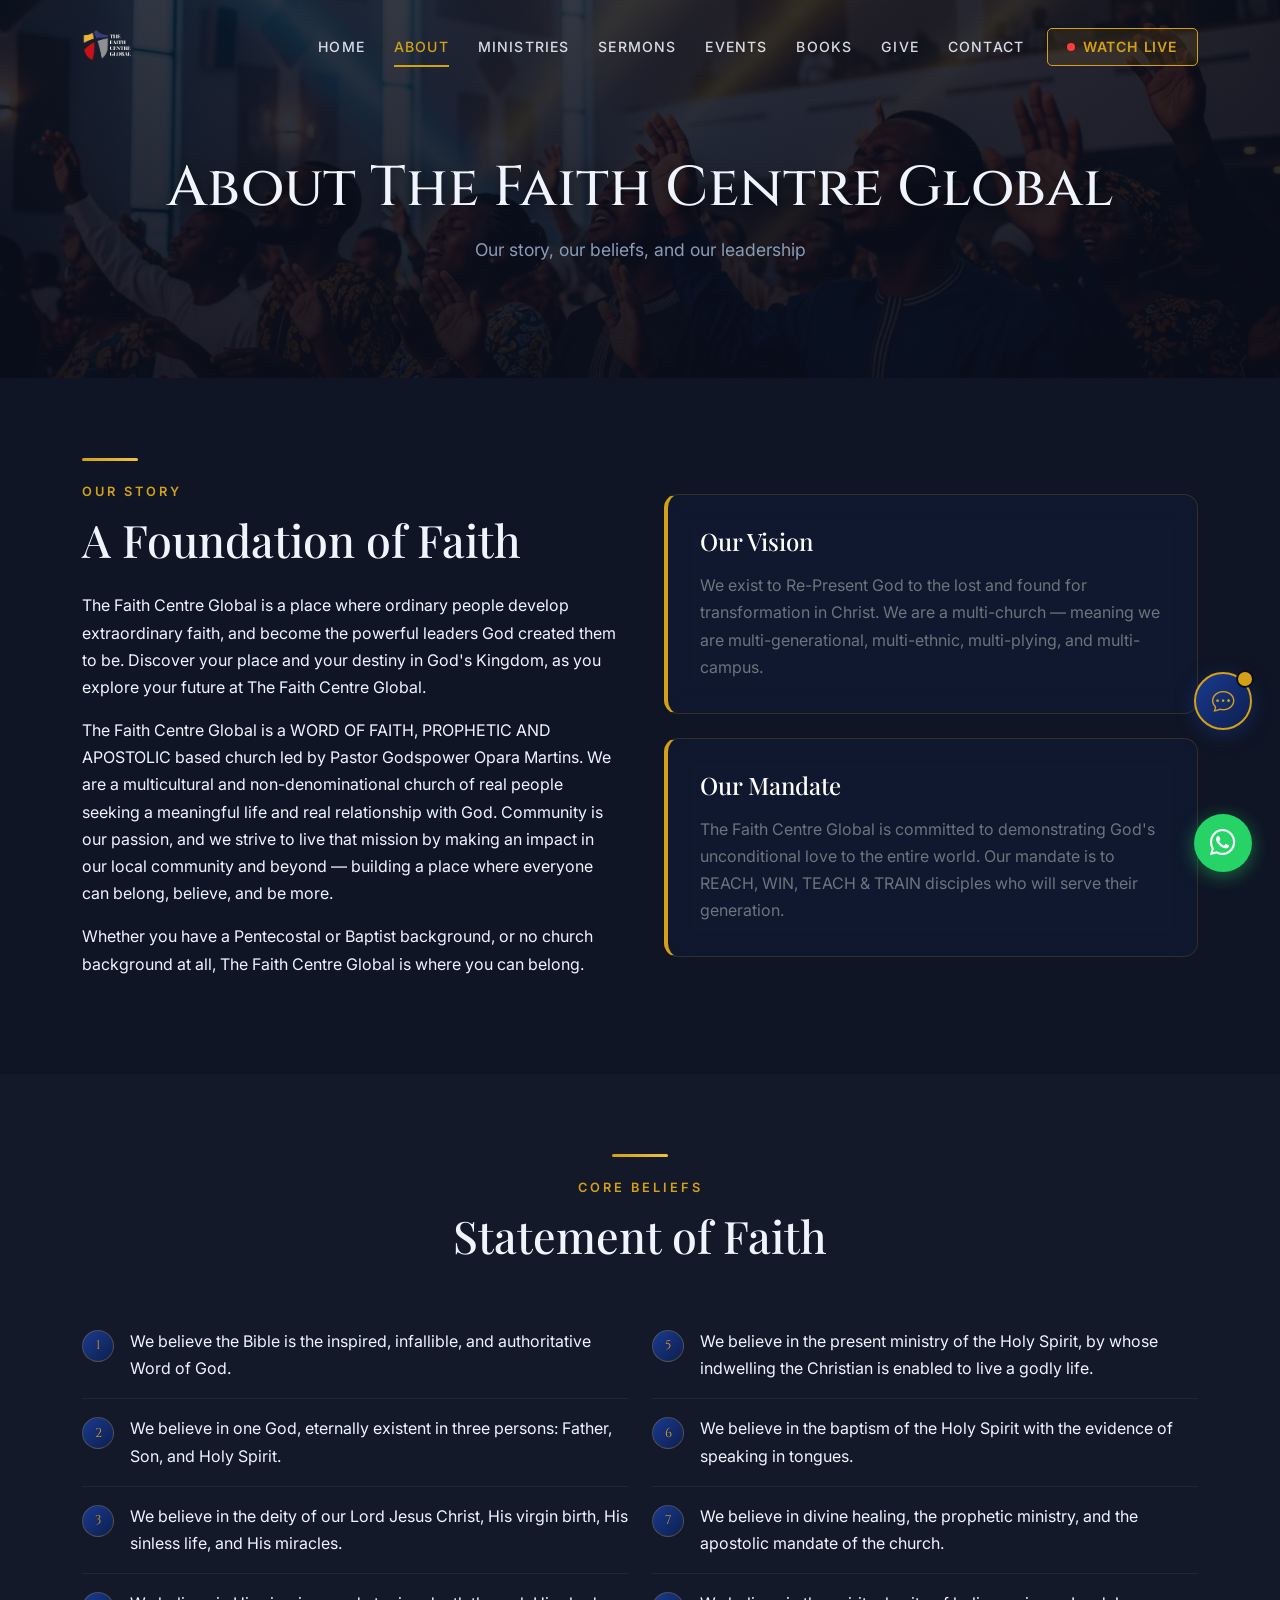
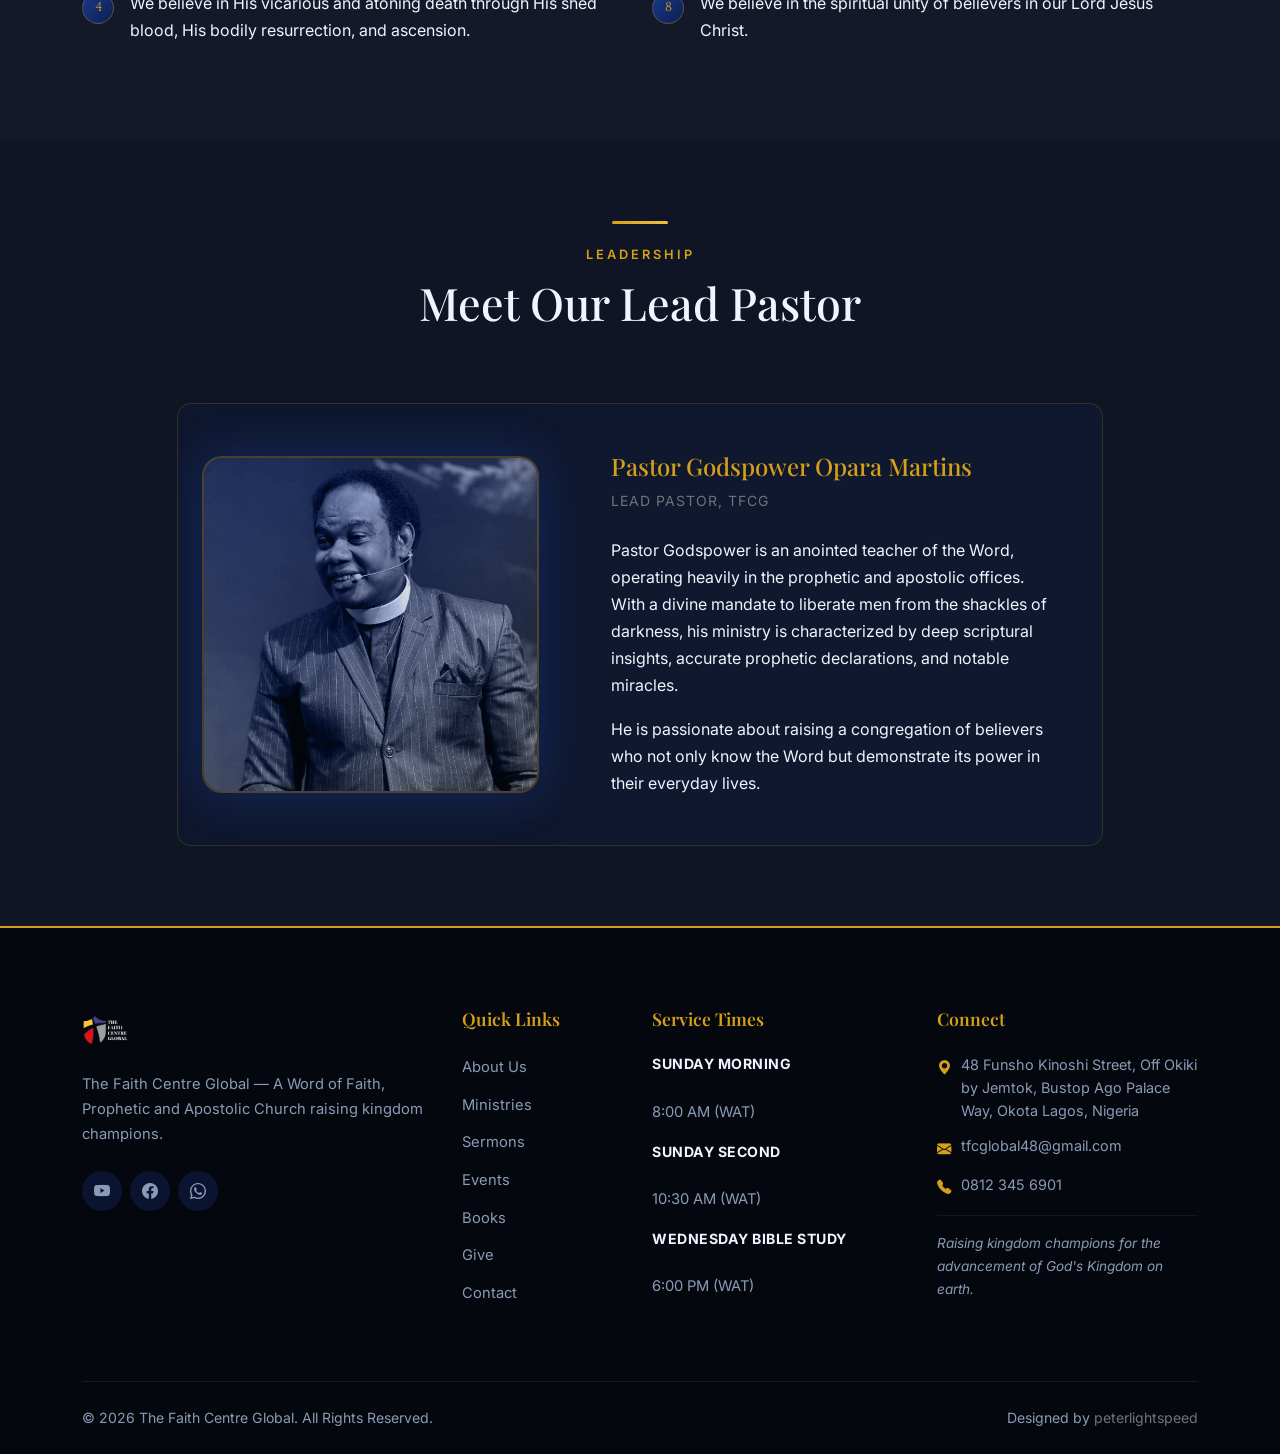
==== about.html @ c9115300 "Initial release of The Faith Centre Global website" ====
<!DOCTYPE html>
<html lang="en">
<head>
  <meta charset="UTF-8">
  <meta name="viewport" content="width=device-width, initial-scale=1.0">
  <title>About Us | The Faith Centre Global</title>
  <meta name="description" content="Learn about The Faith Centre Global - our history, vision, mission, statement of faith, and leadership under Pastor Godspower Opara Martins.">
  <meta name="keywords" content="about TFCG, Faith Centre Global history, Pastor Godspower Opara Martins, statement of faith">
  <link rel="canonical" href="https://tfcglobal.org/about.html">

  <meta property="og:type" content="website">
  <meta property="og:title" content="About Us | The Faith Centre Global">
  <meta property="og:description" content="Our history, vision, mission, and leadership at The Faith Centre Global.">
  <meta property="og:image" content="public/opengraph.jpg">
  <meta property="og:url" content="https://tfcglobal.org/about.html">
  <meta name="twitter:card" content="summary_large_image">

  <link rel="icon" type="image/svg+xml" href="public/favicon.svg">
    <link rel="icon" type="image/png" sizes="32x32" href="images/icons/favicon-32x32.png">
    <link rel="icon" type="image/png" sizes="16x16" href="images/icons/favicon-16x16.png">
    <link rel="shortcut icon" href="images/icons/favicon.ico">
    <link rel="apple-touch-icon" sizes="180x180" href="images/icons/apple-touch-icon.png">
    <link rel="manifest" href="site.webmanifest">
    <meta name="theme-color" content="#0d0d0d">
  <meta name="robots" content="index, follow">
  <link rel="preconnect" href="https://fonts.googleapis.com">
  <link rel="preconnect" href="https://fonts.gstatic.com" crossorigin>
  <link rel="preconnect" href="https://cdn.jsdelivr.net" crossorigin>
  <link rel="stylesheet" href="https://cdn.jsdelivr.net/npm/bootstrap@5.3.3/dist/css/bootstrap.min.css">
  <link rel="stylesheet" href="https://cdn.jsdelivr.net/npm/bootstrap-icons@1.11.3/font/bootstrap-icons.min.css">
  <link href="https://fonts.googleapis.com/css2?family=Cinzel:wght@400;600;700&family=Playfair+Display:wght@400;600;700&family=Inter:wght@300;400;500;600&display=swap" rel="stylesheet">
  <link rel="stylesheet" href="https://cdn.jsdelivr.net/npm/aos@2.3.4/dist/aos.css">
  <link rel="stylesheet" href="css/style.css">

    <script type="application/ld+json">
    {
      "@context": "https://schema.org",
      "@type": "BreadcrumbList",
      "itemListElement": [
        { "@type": "ListItem", "position": 1, "name": "Home", "item": "https://tfcglobal.org/index.html" },
        { "@type": "ListItem", "position": 2, "name": "About", "item": "https://tfcglobal.org/about.html" }
      ]
    }
    </script>
  </head>
<body class="navbar-dark">

  <a class="visually-hidden-focusable" href="#main-content">Skip to main content</a>

  <nav id="navbar" class="navbar navbar-expand-lg fixed-top" aria-label="Main navigation">
    <div class="container">
      <a class="navbar-brand" href="index.html" aria-label="The Faith Centre Global home">
        <img src="images/tfcg_logo.png" alt="The Faith Centre Global logo" class="navbar-logo" width="52" height="52">
      </a>
      <button class="navbar-toggler" type="button" data-bs-toggle="collapse" data-bs-target="#navbarNav" aria-controls="navbarNav" aria-expanded="false" aria-label="Toggle navigation">
        <span class="navbar-toggler-icon"></span>
      </button>
      <div class="collapse navbar-collapse" id="navbarNav">
        <ul class="navbar-nav ms-auto align-items-center">
          <li class="nav-item"><a class="nav-link" href="index.html">Home</a></li>
          <li class="nav-item"><a class="nav-link active" href="about.html" aria-current="page">About</a></li>
          <li class="nav-item"><a class="nav-link" href="ministries.html">Ministries</a></li>
          <li class="nav-item"><a class="nav-link" href="sermons.html">Sermons</a></li>
          <li class="nav-item"><a class="nav-link" href="events.html">Events</a></li>
          <li class="nav-item"><a class="nav-link" href="books.html">Books</a></li>
          <li class="nav-item"><a class="nav-link" href="giving.html">Give</a></li>
          <li class="nav-item"><a class="nav-link" href="contact.html">Contact</a></li>
          <li class="nav-item ms-lg-2 mt-3 mt-lg-0">
            <a class="btn btn-watch-live" href="livestream.html">
              <span class="live-dot" aria-hidden="true"></span> Watch Live
            </a>
          </li>
        </ul>
      </div>
    </div>
  </nav>

  <main id="main-content">

  <div class="page-hero">
    <div class="container" data-aos="fade-up">
      <h1>About The Faith Centre Global</h1>
      <p>Our story, our beliefs, and our leadership</p>
    </div>
  </div>

  <section class="section-dark-2">
    <div class="container">
      <div class="row align-items-center g-5">
        <div class="col-lg-6" data-aos="fade-right">
          <div class="gold-divider"></div>
          <span class="section-label">Our Story</span>
          <h2 class="section-title">A Foundation of Faith</h2>
          <p>The Faith Centre Global is a place where ordinary people develop extraordinary faith, and become the powerful leaders God created them to be. Discover your place and your destiny in God's Kingdom, as you explore your future at The Faith Centre Global.</p>
          <p>The Faith Centre Global is a WORD OF FAITH, PROPHETIC AND APOSTOLIC based church led by Pastor Godspower Opara Martins. We are a multicultural and non-denominational church of real people seeking a meaningful life and real relationship with God. Community is our passion, and we strive to live that mission by making an impact in our local community and beyond &mdash; building a place where everyone can belong, believe, and be more.</p>
          <p>Whether you have a Pentecostal or Baptist background, or no church background at all, The Faith Centre Global is where you can belong.</p>
        </div>
        <div class="col-lg-6" data-aos="fade-left">
          <div class="row g-4">
            <div class="col-12">
              <div class="glass-card" style="border-left: 4px solid var(--tfcg-gold);">
                <h3 class="heading-font text-white mb-3 h4">Our Vision</h3>
                <p class="text-secondary mb-0">We exist to Re-Present God to the lost and found for transformation in Christ. We are a multi-church &mdash; meaning we are multi-generational, multi-ethnic, multi-plying, and multi-campus.</p>
              </div>
            </div>
            <div class="col-12">
              <div class="glass-card" style="border-left: 4px solid var(--tfcg-gold);">
                <h3 class="heading-font text-white mb-3 h4">Our Mandate</h3>
                <p class="text-secondary mb-0">The Faith Centre Global is committed to demonstrating God's unconditional love to the entire world. Our mandate is to REACH, WIN, TEACH &amp; TRAIN disciples who will serve their generation.</p>
              </div>
            </div>
          </div>
        </div>
      </div>
    </div>
  </section>

  <section class="section-dark-3">
    <div class="container">
      <div class="text-center mb-5" data-aos="fade-up">
        <div class="gold-divider center"></div>
        <span class="section-label">Core Beliefs</span>
        <h2 class="section-title">Statement of Faith</h2>
      </div>

      <div class="row g-4">
        <div class="col-md-6" data-aos="fade-up" data-aos-delay="100">
          <div class="faith-item">
            <span class="faith-number" aria-hidden="true">1</span>
            <p class="mb-0">We believe the Bible is the inspired, infallible, and authoritative Word of God.</p>
          </div>
          <div class="faith-item">
            <span class="faith-number" aria-hidden="true">2</span>
            <p class="mb-0">We believe in one God, eternally existent in three persons: Father, Son, and Holy Spirit.</p>
          </div>
          <div class="faith-item">
            <span class="faith-number" aria-hidden="true">3</span>
            <p class="mb-0">We believe in the deity of our Lord Jesus Christ, His virgin birth, His sinless life, and His miracles.</p>
          </div>
          <div class="faith-item">
            <span class="faith-number" aria-hidden="true">4</span>
            <p class="mb-0">We believe in His vicarious and atoning death through His shed blood, His bodily resurrection, and ascension.</p>
          </div>
        </div>
        <div class="col-md-6" data-aos="fade-up" data-aos-delay="200">
          <div class="faith-item">
            <span class="faith-number" aria-hidden="true">5</span>
            <p class="mb-0">We believe in the present ministry of the Holy Spirit, by whose indwelling the Christian is enabled to live a godly life.</p>
          </div>
          <div class="faith-item">
            <span class="faith-number" aria-hidden="true">6</span>
            <p class="mb-0">We believe in the baptism of the Holy Spirit with the evidence of speaking in tongues.</p>
          </div>
          <div class="faith-item">
            <span class="faith-number" aria-hidden="true">7</span>
            <p class="mb-0">We believe in divine healing, the prophetic ministry, and the apostolic mandate of the church.</p>
          </div>
          <div class="faith-item">
            <span class="faith-number" aria-hidden="true">8</span>
            <p class="mb-0">We believe in the spiritual unity of believers in our Lord Jesus Christ.</p>
          </div>
        </div>
      </div>
    </div>
  </section>

  <section class="section-dark-2">
    <div class="container">
      <div class="row justify-content-center text-center mb-5" data-aos="fade-up">
        <div class="col-lg-8">
          <div class="gold-divider center"></div>
          <span class="section-label">Leadership</span>
          <h2 class="section-title">Meet Our Lead Pastor</h2>
        </div>
      </div>

      <div class="row justify-content-center">
        <div class="col-lg-10">
          <div class="glass-card p-0 overflow-hidden">
            <div class="row g-0 align-items-center">
              <div class="col-md-5 p-4">
                <div class="pastor-placeholder" style="aspect-ratio: 1/1; border-radius: 20px;">
                  <img src="images/pastor-godspower.jpg" alt="Pastor Godspower Opara Martins ministering at The Faith Centre Global" style="object-position: top;" width="620" height="620" loading="lazy">
                </div>
              </div>
              <div class="col-md-7 p-4 p-md-5">
                <h3 class="heading-font text-white text-gold mb-2 h4">Pastor Godspower Opara Martins</h3>
                <p class="text-secondary mb-4 small text-uppercase letter-spacing-1">Lead Pastor, TFCG</p>
                <p>Pastor Godspower is an anointed teacher of the Word, operating heavily in the prophetic and apostolic offices. With a divine mandate to liberate men from the shackles of darkness, his ministry is characterized by deep scriptural insights, accurate prophetic declarations, and notable miracles.</p>
                <p class="mb-0">He is passionate about raising a congregation of believers who not only know the Word but demonstrate its power in their everyday lives.</p>
              </div>
            </div>
          </div>
        </div>
      </div>
    </div>
  </section>

  </main>

  <footer class="site-footer" role="contentinfo">
    <div class="container">
      <div class="row g-4 footer-main">
        <div class="col-lg-4 col-md-6">
          <a href="index.html" class="d-inline-block mb-3">
            <img src="images/tfcg_logo.png" alt="The Faith Centre Global logo" class="footer-logo">
          </a>
          <p class="footer-tagline">The Faith Centre Global — A Word of Faith, Prophetic and Apostolic Church raising kingdom champions.</p>
          <div class="footer-social">
            <a href="https://www.youtube.com/@TfcglobalTV" target="_blank" rel="noopener noreferrer" aria-label="TFCG on YouTube"><i class="bi bi-youtube" aria-hidden="true"></i></a>
            <a href="https://web.facebook.com/profile.php?id=61572908337081" target="_blank" rel="noopener noreferrer" aria-label="TFCG on Facebook"><i class="bi bi-facebook" aria-hidden="true"></i></a>
            <a href="https://wa.me/2348123456901" target="_blank" rel="noopener noreferrer" aria-label="Contact TFCG on WhatsApp"><i class="bi bi-whatsapp" aria-hidden="true"></i></a>
          </div>
        </div>
        <div class="col-lg-2 col-md-6">
          <h2 class="footer-heading h5">Quick Links</h2>
          <ul class="footer-links">
            <li><a href="about.html">About Us</a></li>
            <li><a href="ministries.html">Ministries</a></li>
            <li><a href="sermons.html">Sermons</a></li>
            <li><a href="events.html">Events</a></li>
            <li><a href="books.html">Books</a></li>
            <li><a href="giving.html">Give</a></li>
            <li><a href="contact.html">Contact</a></li>
          </ul>
        </div>
        <div class="col-lg-3 col-md-6">
          <h2 class="footer-heading h5">Service Times</h2>
          <!-- TODO: Update service times here if the schedule changes -->
          <ul class="footer-service-times">
            <li><strong>Sunday Morning</strong><br>8:00 AM (WAT)</li>
            <li><strong>Sunday Second</strong><br>10:30 AM (WAT)</li>
            <li><strong>Wednesday Bible Study</strong><br>6:00 PM (WAT)</li>
          </ul>
        </div>
        <div class="col-lg-3 col-md-6">
          <h2 class="footer-heading h5">Connect</h2>
          <address class="footer-address">
            <p><i class="bi bi-geo-alt-fill" aria-hidden="true"></i> 48 Funsho Kinoshi Street, Off Okiki by Jemtok, Bustop Ago Palace Way, Okota Lagos, Nigeria</p>
            <p><i class="bi bi-envelope-fill" aria-hidden="true"></i> <a href="mailto:tfcglobal48@gmail.com">tfcglobal48@gmail.com</a></p>
            <p><i class="bi bi-telephone-fill" aria-hidden="true"></i> <a href="tel:+2348123456901">0812 345 6901</a></p>
          </address>
          <p class="footer-ministry-statement">Raising kingdom champions for the advancement of God's Kingdom on earth.</p>
        </div>
      </div>
      <div class="footer-bottom">
        <p class="mb-0">&copy; 2026 The Faith Centre Global. All Rights Reserved.</p>
        <p class="footer-credit mb-0">Designed by <span class="text-secondary">peterlightspeed</span></p>
      </div>
    </div>
  </footer>

  <a href="https://wa.me/2348123456901" target="_blank" rel="noopener noreferrer" class="whatsapp-float" title="Chat on WhatsApp" aria-label="Chat with us on WhatsApp">
    <i class="bi bi-whatsapp" aria-hidden="true"></i>
  </a>
  <button id="scrollTop" class="scroll-top-btn" title="Back to top" aria-label="Scroll back to top">
    <i class="bi bi-arrow-up" aria-hidden="true"></i>
  </button>

  <script src="https://cdn.jsdelivr.net/npm/bootstrap@5.3.3/dist/js/bootstrap.bundle.min.js"></script>
  <script src="https://cdn.jsdelivr.net/npm/aos@2.3.4/dist/aos.js"></script>
  <script src="js/script.js"></script>
  <script src="js/assistant.js" defer></script>
</body>
</html>
---- css/style.css ----
/* ============================================================
   THE FAITH CENTRE GLOBAL — Main Stylesheet
   Design: Royal Blue / Gold / Dark Charcoal
   ============================================================ */

/* ============================================================
   CSS CUSTOM PROPERTIES
   ============================================================ */
:root {
  --tfcg-blue: #1a3a8f;
  --tfcg-blue-light: #2451c7;
  --tfcg-blue-dark: #0d1f4f;
  --tfcg-gold: #d4a017;
  --tfcg-gold-light: #f0c040;
  --tfcg-silver: #c0c8d8;
  --tfcg-red: #8b1a1a;
  --tfcg-dark: #0a0d1a;
  --tfcg-dark-2: #0f1525;
  --tfcg-dark-3: #131929;
  --tfcg-white: #f0f4ff;
  --tfcg-gray: #8a9bb5;

  --font-display: 'Cinzel', serif;
  --font-heading: 'Playfair Display', serif;
  --font-body: 'Inter', sans-serif;

  --radius-card: 14px;
  --radius-pill: 50px;
  --transition-base: 0.3s ease;
  --transition-slow: 0.5s ease;
  --shadow-card: 0 8px 32px rgba(0, 0, 0, 0.35);
  --shadow-hover: 0 16px 48px rgba(26, 58, 143, 0.3);
}

/* ============================================================
   BASE RESET & BODY
   ============================================================ */
*,
*::before,
*::after {
  box-sizing: border-box;
}

html {
  scroll-behavior: smooth;
  font-size: 16px;
}

body {
  background-color: var(--tfcg-dark);
  color: var(--tfcg-white);
  font-family: var(--font-body);
  line-height: 1.7;
  overflow-x: hidden;
}

h1 { font-family: var(--font-display); }
h2, h3, h4, h5, h6 { font-family: var(--font-heading); }

.display-font { font-family: var(--font-display); }
.heading-font { font-family: var(--font-heading); }

a {
  color: var(--tfcg-gold);
  text-decoration: none;
  transition: color var(--transition-base);
}

a:hover {
  color: var(--tfcg-gold-light);
}

img {
  max-width: 100%;
  height: auto;
}

/* ============================================================
   ACCESSIBILITY — FOCUS STATES
   ============================================================ */
:focus-visible {
  outline: 2px solid var(--tfcg-gold);
  outline-offset: 3px;
  border-radius: 4px;
}

.btn:focus-visible {
  box-shadow: 0 0 0 3px rgba(212, 160, 23, 0.4);
}

/* ============================================================
   UTILITY CLASSES
   ============================================================ */
.text-gold { color: var(--tfcg-gold) !important; }
.text-gold-light { color: var(--tfcg-gold-light) !important; }
.text-silver { color: var(--tfcg-silver) !important; }
.bg-gold { background-color: var(--tfcg-gold) !important; }
.bg-blue-dark { background-color: var(--tfcg-blue-dark) !important; }
.border-gold { border-color: var(--tfcg-gold) !important; }

.letter-spacing-1 { letter-spacing: 1px; }
.letter-spacing-2 { letter-spacing: 2px; }
.letter-spacing-3 { letter-spacing: 3px; }

/* ============================================================
   NAVBAR
   ============================================================ */
.navbar {
  padding: 1rem 0;
  transition: all 0.4s ease;
  background: transparent;
}

.navbar.scrolled {
  background: rgba(10, 13, 26, 0.97);
  backdrop-filter: blur(16px);
  -webkit-backdrop-filter: blur(16px);
  padding: 0.6rem 0;
  border-bottom: 1px solid rgba(212, 160, 23, 0.25);
  box-shadow: 0 4px 24px rgba(0, 0, 0, 0.4);
}

.navbar-logo {
  height: 52px;
  width: auto;
  object-fit: contain;
  display: block;
  transition: transform var(--transition-base);
}

.navbar-brand:hover .navbar-logo {
  transform: scale(1.04);
}

.navbar-dark .navbar-nav .nav-link {
  color: rgba(240, 244, 255, 0.88);
  font-weight: 500;
  font-size: 0.88rem;
  text-transform: uppercase;
  letter-spacing: 1.2px;
  padding: 0.5rem 0.9rem;
  position: relative;
  transition: color var(--transition-base);
}

.navbar-dark .navbar-nav .nav-link::after {
  content: '';
  position: absolute;
  bottom: 0;
  left: 0.9rem;
  right: 0.9rem;
  height: 2px;
  background: var(--tfcg-gold);
  transform: scaleX(0);
  transition: transform var(--transition-base);
  transform-origin: center;
}

.navbar-dark .navbar-nav .nav-link:hover,
.navbar-dark .navbar-nav .nav-link.active {
  color: var(--tfcg-gold);
}

.navbar-dark .navbar-nav .nav-link:hover::after,
.navbar-dark .navbar-nav .nav-link.active::after {
  transform: scaleX(1);
}

.navbar-toggler {
  border-color: rgba(212, 160, 23, 0.5);
  color: var(--tfcg-gold);
  padding: 0.4rem 0.6rem;
}

.navbar-toggler:focus {
  box-shadow: 0 0 0 2px rgba(212, 160, 23, 0.4);
}

.navbar-toggler-icon {
  background-image: url("data:image/svg+xml,%3csvg xmlns='http://www.w3.org/2000/svg' viewBox='0 0 30 30'%3e%3cpath stroke='rgba(212,160,23,0.9)' stroke-linecap='round' stroke-miterlimit='10' stroke-width='2' d='M4 7h22M4 15h22M4 23h22'/%3e%3c/svg%3e");
}

@media (max-width: 991.98px) {
  .navbar-collapse {
    background: rgba(10, 13, 26, 0.98);
    backdrop-filter: blur(20px);
    border-radius: 0 0 var(--radius-card) var(--radius-card);
    border: 1px solid rgba(212, 160, 23, 0.15);
    border-top: none;
    padding: 1rem;
    margin-top: 0.5rem;
  }

  .navbar-dark .navbar-nav .nav-link::after {
    display: none;
  }

  .navbar-dark .navbar-nav .nav-link {
    padding: 0.65rem 0.75rem;
    border-radius: 6px;
  }

  .navbar-dark .navbar-nav .nav-link:hover,
  .navbar-dark .navbar-nav .nav-link.active {
    background: rgba(212, 160, 23, 0.08);
  }
}

/* ============================================================
   WATCH LIVE BUTTON
   ============================================================ */
.btn-watch-live {
  background: rgba(212, 160, 23, 0.1);
  border: 1px solid var(--tfcg-gold);
  color: var(--tfcg-gold);
  border-radius: var(--radius-pill);
  padding: 0.45rem 1.2rem;
  display: inline-flex;
  align-items: center;
  gap: 0.5rem;
  font-weight: 600;
  font-size: 0.82rem;
  text-transform: uppercase;
  letter-spacing: 1px;
  transition: all var(--transition-base);
}

.btn-watch-live:hover {
  background: rgba(212, 160, 23, 0.22);
  color: var(--tfcg-gold-light);
  transform: translateY(-1px);
  box-shadow: 0 4px 16px rgba(212, 160, 23, 0.2);
}

.live-dot {
  width: 8px;
  height: 8px;
  background-color: #ff3b3b;
  border-radius: 50%;
  display: inline-block;
  flex-shrink: 0;
  animation: pulse-red 1.5s infinite;
}

@keyframes pulse-red {
  0% { transform: scale(0.95); box-shadow: 0 0 0 0 rgba(255, 59, 59, 0.7); }
  70% { transform: scale(1); box-shadow: 0 0 0 6px rgba(255, 59, 59, 0); }
  100% { transform: scale(0.95); box-shadow: 0 0 0 0 rgba(255, 59, 59, 0); }
}

/* ============================================================
   BUTTONS
   ============================================================ */
.btn {
  border-radius: 5px;
  font-weight: 600;
  letter-spacing: 0.8px;
  text-transform: uppercase;
  font-size: 0.88rem;
  transition: all var(--transition-base);
}

.btn-primary {
  background-color: var(--tfcg-blue);
  border: 1px solid var(--tfcg-blue);
  color: var(--tfcg-white);
  padding: 0.72rem 1.6rem;
}

.btn-primary:hover,
.btn-primary:focus {
  background-color: var(--tfcg-blue-light);
  border-color: var(--tfcg-blue-light);
  color: var(--tfcg-white);
  box-shadow: 0 4px 20px rgba(36, 81, 199, 0.45);
  transform: translateY(-2px);
}

.btn-primary:active {
  transform: translateY(0);
}

.btn-outline-gold {
  background-color: transparent;
  border: 1px solid var(--tfcg-gold);
  color: var(--tfcg-gold);
  padding: 0.72rem 1.6rem;
}

.btn-outline-gold:hover,
.btn-outline-gold:focus {
  background-color: var(--tfcg-gold);
  border-color: var(--tfcg-gold);
  color: var(--tfcg-dark);
  transform: translateY(-2px);
  box-shadow: 0 4px 20px rgba(212, 160, 23, 0.35);
}

.btn-outline-gold:active {
  transform: translateY(0);
}

.btn-gold {
  background-color: var(--tfcg-gold);
  border: 1px solid var(--tfcg-gold);
  color: var(--tfcg-dark);
  padding: 0.72rem 1.6rem;
}

.btn-gold:hover,
.btn-gold:focus {
  background-color: var(--tfcg-gold-light);
  border-color: var(--tfcg-gold-light);
  color: var(--tfcg-dark);
  transform: translateY(-2px);
  box-shadow: 0 4px 20px rgba(212, 160, 23, 0.4);
}

.btn-sm {
  padding: 0.45rem 1rem;
  font-size: 0.82rem;
}

.btn-lg {
  padding: 0.9rem 2rem;
  font-size: 0.95rem;
}

/* ============================================================
   HERO SECTIONS
   ============================================================ */
.hero-section {
  min-height: 100vh;
  display: flex;
  align-items: center;
  position: relative;
  background:
    linear-gradient(to right, rgba(10, 13, 26, 0.92) 0%, rgba(10, 13, 26, 0.55) 60%, rgba(13, 31, 79, 0.4) 100%),
    url('../images/hero-bg.jpg') center / cover no-repeat;
  z-index: 1;
}

.hero-section::before {
  content: '';
  position: absolute;
  inset: 0;
  background: radial-gradient(ellipse at 75% 50%, rgba(26, 58, 143, 0.35) 0%, transparent 65%);
  z-index: -1;
}

.hero-section::after {
  content: '';
  position: absolute;
  bottom: 0;
  left: 0;
  right: 0;
  height: 120px;
  background: linear-gradient(to top, var(--tfcg-dark), transparent);
  z-index: 0;
}

.hero-section .container {
  position: relative;
  z-index: 1;
}

.hero-label {
  color: var(--tfcg-gold);
  font-weight: 600;
  letter-spacing: 3px;
  text-transform: uppercase;
  font-size: 0.82rem;
  margin-bottom: 1rem;
  display: inline-block;
}

.hero-title {
  font-size: clamp(2.4rem, 5vw, 4.8rem);
  line-height: 1.1;
  margin-bottom: 1.5rem;
  text-shadow: 0 4px 24px rgba(0, 0, 0, 0.5);
}

.hero-badge {
  display: inline-flex;
  align-items: center;
  gap: 0.5rem;
  background: rgba(212, 160, 23, 0.12);
  border: 1px solid rgba(212, 160, 23, 0.35);
  border-radius: var(--radius-pill);
  padding: 0.35rem 1rem;
  font-size: 0.8rem;
  font-weight: 600;
  letter-spacing: 1.5px;
  text-transform: uppercase;
  color: var(--tfcg-gold);
  margin-bottom: 1.25rem;
}

/* Page Hero (inner pages) */
.page-hero {
  min-height: 42vh;
  display: flex;
  align-items: center;
  justify-content: center;
  text-align: center;
  position: relative;
  background:
    linear-gradient(rgba(10, 13, 26, 0.82), rgba(10, 13, 26, 0.92)),
    url('../images/congregation.jpg') center / cover no-repeat;
  padding-top: 90px;
  padding-bottom: 3rem;
}

.page-hero h1 {
  font-size: clamp(2rem, 5vw, 3.5rem);
  margin-bottom: 0.5rem;
  text-shadow: 0 2px 12px rgba(0, 0, 0, 0.5);
}

.page-hero p {
  color: var(--tfcg-gray);
  font-size: 1.1rem;
  margin-top: 0.75rem;
  margin-bottom: 0;
}

/* ============================================================
   PASTOR SECTION
   ============================================================ */
.pastor-placeholder-container {
  position: relative;
  width: 100%;
  max-width: 460px;
  margin: 0 auto;
}

.pastor-placeholder {
  width: 100%;
  aspect-ratio: 3 / 4;
  border-radius: 20px 20px 200px 200px;
  background: linear-gradient(145deg, var(--tfcg-blue-dark), var(--tfcg-dark-2));
  border: 2px solid rgba(212, 160, 23, 0.3);
  box-shadow:
    0 0 50px rgba(26, 58, 143, 0.5),
    inset 0 0 30px rgba(212, 160, 23, 0.08);
  display: flex;
  align-items: flex-end;
  justify-content: center;
  overflow: hidden;
  position: relative;
}

.pastor-placeholder img {
  width: 100%;
  height: 100%;
  object-fit: cover;
  object-position: top center;
  mix-blend-mode: luminosity;
  opacity: 0.85;
  transition: opacity var(--transition-slow);
}

.pastor-placeholder:hover img {
  opacity: 1;
  mix-blend-mode: normal;
}

.pastor-name-tag {
  position: absolute;
  bottom: 20px;
  background: rgba(10, 13, 26, 0.85);
  backdrop-filter: blur(8px);
  padding: 10px 20px;
  border-radius: var(--radius-pill);
  border: 1px solid var(--tfcg-gold);
  font-family: var(--font-heading);
  font-size: 1rem;
  color: var(--tfcg-gold-light);
  white-space: nowrap;
}

/* ============================================================
   GLASSMORPHISM CARDS
   ============================================================ */
.glass-card {
  background: rgba(26, 58, 143, 0.09);
  backdrop-filter: blur(14px);
  -webkit-backdrop-filter: blur(14px);
  border: 1px solid rgba(212, 160, 23, 0.18);
  border-radius: var(--radius-card);
  padding: 2rem;
  transition: all 0.35s ease;
  height: 100%;
  position: relative;
  overflow: hidden;
}

.glass-card::before {
  content: '';
  position: absolute;
  top: 0;
  left: 0;
  right: 0;
  height: 1px;
  background: linear-gradient(90deg, transparent, rgba(212, 160, 23, 0.3), transparent);
  opacity: 0;
  transition: opacity var(--transition-base);
}

.glass-card:hover {
  transform: translateY(-6px);
  border-color: rgba(212, 160, 23, 0.45);
  box-shadow: var(--shadow-hover);
  background: rgba(26, 58, 143, 0.14);
}

.glass-card:hover::before {
  opacity: 1;
}

.glass-card i.text-gold,
.glass-card > i {
  font-size: 2.4rem;
  color: var(--tfcg-gold);
  margin-bottom: 1.25rem;
  display: block;
}

/* Feature Card Variant */
.feature-card {
  background: linear-gradient(135deg, rgba(26, 58, 143, 0.12), rgba(13, 31, 79, 0.08));
  border: 1px solid rgba(212, 160, 23, 0.15);
  border-radius: var(--radius-card);
  padding: 2rem;
  transition: all 0.35s ease;
  position: relative;
  overflow: hidden;
}

.feature-card::after {
  content: '';
  position: absolute;
  bottom: 0;
  left: 0;
  right: 0;
  height: 3px;
  background: linear-gradient(90deg, var(--tfcg-blue), var(--tfcg-gold));
  transform: scaleX(0);
  transition: transform 0.4s ease;
  transform-origin: left;
}

.feature-card:hover {
  transform: translateY(-5px);
  border-color: rgba(212, 160, 23, 0.4);
  box-shadow: var(--shadow-hover);
}

.feature-card:hover::after {
  transform: scaleX(1);
}

/* ============================================================
   SECTIONS
   ============================================================ */
section {
  padding: 5rem 0;
}

.section-dark-2 {
  background-color: var(--tfcg-dark-2);
}

.section-dark-3 {
  background-color: var(--tfcg-dark-3);
}

.section-blue-grad {
  background: linear-gradient(135deg, var(--tfcg-blue-dark), var(--tfcg-dark-3));
}

.section-label {
  color: var(--tfcg-gold);
  font-weight: 600;
  letter-spacing: 3px;
  text-transform: uppercase;
  font-size: 0.8rem;
  margin-bottom: 0.6rem;
  display: block;
}

.section-title {
  font-size: clamp(1.8rem, 3.5vw, 2.8rem);
  margin-bottom: 1.5rem;
  color: var(--tfcg-white);
  line-height: 1.25;
}

.section-subtitle {
  font-size: 1.08rem;
  color: var(--tfcg-gray);
  max-width: 640px;
  margin: 0 auto 2.5rem;
  line-height: 1.7;
}

.gold-divider {
  width: 56px;
  height: 3px;
  background: linear-gradient(90deg, var(--tfcg-gold), var(--tfcg-gold-light));
  margin-bottom: 1.25rem;
  border-radius: 2px;
}

.gold-divider.center {
  margin-left: auto;
  margin-right: auto;
}

/* ============================================================
   STATS STRIP
   ============================================================ */
.stats-strip {
  background: linear-gradient(90deg, var(--tfcg-dark-2), var(--tfcg-blue-dark), var(--tfcg-dark-2));
  padding: 3.5rem 0;
  border-top: 1px solid rgba(212, 160, 23, 0.2);
  border-bottom: 1px solid rgba(212, 160, 23, 0.2);
}

.stat-item {
  text-align: center;
}

.stat-number {
  font-family: var(--font-display);
  font-size: clamp(2.2rem, 4vw, 3.2rem);
  color: var(--tfcg-gold);
  font-weight: 700;
  line-height: 1;
  margin-bottom: 0.5rem;
}

.stat-label {
  text-transform: uppercase;
  letter-spacing: 1.5px;
  font-size: 0.82rem;
  color: var(--tfcg-gray);
}

/* ============================================================
   TESTIMONIALS
   ============================================================ */
.testimonial-card {
  padding: 2.5rem 2rem;
  text-align: center;
}

.quote-icon {
  font-size: 3.5rem;
  color: rgba(212, 160, 23, 0.2);
  margin-bottom: 1rem;
  line-height: 1;
  font-family: Georgia, serif;
}

.testimonial-text {
  font-size: 1.15rem;
  font-style: italic;
  margin-bottom: 2rem;
  color: var(--tfcg-silver);
  line-height: 1.8;
}

.testimonial-author {
  font-family: var(--font-heading);
  color: var(--tfcg-gold);
  font-size: 1.1rem;
  margin-bottom: 0.2rem;
}

.testimonial-title {
  font-size: 0.85rem;
  color: var(--tfcg-gray);
  text-transform: uppercase;
  letter-spacing: 1px;
}

.testimonial-avatar {
  width: 56px;
  height: 56px;
  border-radius: 50%;
  background: linear-gradient(135deg, var(--tfcg-blue-dark), var(--tfcg-blue));
  border: 2px solid var(--tfcg-gold);
  display: flex;
  align-items: center;
  justify-content: center;
  margin: 0 auto 1rem;
  font-size: 1.4rem;
  color: var(--tfcg-gold);
}

/* ============================================================
   SERMON CARDS
   ============================================================ */
.sermon-card {
  background: rgba(26, 58, 143, 0.09);
  border: 1px solid rgba(212, 160, 23, 0.18);
  border-radius: var(--radius-card);
  overflow: hidden;
  transition: all 0.35s ease;
  height: 100%;
  display: flex;
  flex-direction: column;
}

.sermon-card:hover {
  transform: translateY(-6px);
  border-color: rgba(212, 160, 23, 0.45);
  box-shadow: var(--shadow-hover);
}

.sermon-card-thumb {
  position: relative;
  aspect-ratio: 16 / 9;
  background: linear-gradient(135deg, var(--tfcg-blue-dark), var(--tfcg-dark-2));
  display: flex;
  align-items: center;
  justify-content: center;
  overflow: hidden;
}

.sermon-card-thumb .play-icon {
  font-size: 3rem;
  color: var(--tfcg-gold);
  transition: transform var(--transition-base), color var(--transition-base);
}

.sermon-card:hover .play-icon {
  transform: scale(1.15);
  color: var(--tfcg-gold-light);
}

.sermon-card-thumb .sermon-category {
  position: absolute;
  top: 12px;
  left: 12px;
  background: var(--tfcg-blue);
  color: var(--tfcg-white);
  font-size: 0.72rem;
  font-weight: 600;
  letter-spacing: 1px;
  text-transform: uppercase;
  padding: 0.25rem 0.65rem;
  border-radius: var(--radius-pill);
}

.sermon-card-body {
  padding: 1.5rem;
  flex-grow: 1;
  display: flex;
  flex-direction: column;
}

.sermon-card-body h4 {
  color: var(--tfcg-white);
  font-size: 1.1rem;
  margin-bottom: 0.5rem;
  line-height: 1.4;
}

.sermon-meta {
  font-size: 0.82rem;
  color: var(--tfcg-gray);
  margin-bottom: 1rem;
  flex-grow: 1;
}

.sermon-meta .scripture {
  color: var(--tfcg-gold);
  font-weight: 500;
}

/* ============================================================
   BOOK CARDS
   ============================================================ */
.book-card {
  background: rgba(26, 58, 143, 0.09);
  border: 1px solid rgba(212, 160, 23, 0.18);
  border-radius: var(--radius-card);
  overflow: hidden;
  transition: all 0.35s ease;
  height: 100%;
  display: flex;
  flex-direction: column;
}

.book-card:hover {
  transform: translateY(-8px);
  border-color: rgba(212, 160, 23, 0.5);
  box-shadow: 0 20px 50px rgba(26, 58, 143, 0.35);
}

.book-cover-wrap {
  position: relative;
  aspect-ratio: 3 / 4;
  background: linear-gradient(135deg, var(--tfcg-blue-dark), var(--tfcg-dark-3));
  display: flex;
  align-items: center;
  justify-content: center;
  overflow: hidden;
}

.book-cover-wrap img {
  width: 100%;
  height: 100%;
  object-fit: cover;
  transition: transform 0.5s ease;
}

.book-card:hover .book-cover-wrap img {
  transform: scale(1.05);
}

.book-cover-placeholder {
  text-align: center;
  padding: 2rem;
}

.book-cover-placeholder i {
  font-size: 4rem;
  color: var(--tfcg-gold);
  opacity: 0.5;
  margin-bottom: 0.75rem;
  display: block;
}

.book-cover-placeholder span {
  font-family: var(--font-display);
  font-size: 1rem;
  color: var(--tfcg-gray);
}

.book-badge {
  position: absolute;
  top: 12px;
  right: 12px;
  background: var(--tfcg-gold);
  color: var(--tfcg-dark);
  font-size: 0.7rem;
  font-weight: 700;
  letter-spacing: 1px;
  text-transform: uppercase;
  padding: 0.25rem 0.6rem;
  border-radius: var(--radius-pill);
}

.book-card-body {
  padding: 1.5rem;
  flex-grow: 1;
  display: flex;
  flex-direction: column;
}

.book-card-body h4 {
  color: var(--tfcg-white);
  font-size: 1.05rem;
  margin-bottom: 0.35rem;
  line-height: 1.4;
}

.book-author {
  font-size: 0.82rem;
  color: var(--tfcg-gold);
  font-weight: 500;
  margin-bottom: 0.5rem;
}

.book-price {
  font-family: var(--font-display);
  font-size: 1.3rem;
  color: var(--tfcg-gold);
  font-weight: 700;
  margin-bottom: 0.75rem;
}

.book-desc {
  font-size: 0.88rem;
  color: var(--tfcg-gray);
  flex-grow: 1;
  margin-bottom: 1.25rem;
  line-height: 1.6;
}

/* ============================================================
   EVENT CARDS
   ============================================================ */
.event-card {
  background: rgba(26, 58, 143, 0.09);
  border: 1px solid rgba(212, 160, 23, 0.18);
  border-radius: var(--radius-card);
  overflow: hidden;
  transition: all 0.35s ease;
  display: flex;
  flex-direction: column;
}

.event-card:hover {
  transform: translateY(-5px);
  border-color: rgba(212, 160, 23, 0.45);
  box-shadow: var(--shadow-hover);
}

.event-date-block {
  min-width: 130px;
  background-color: var(--tfcg-blue-dark);
  display: flex;
  flex-direction: column;
  align-items: center;
  justify-content: center;
  padding: 1.5rem 1rem;
  text-align: center;
  flex-shrink: 0;
}

.event-date-block.gold-block {
  background-color: var(--tfcg-gold);
}

.event-date-block.gold-block .event-month,
.event-date-block.gold-block .event-day {
  color: var(--tfcg-dark);
}

.event-month {
  font-size: 0.88rem;
  font-weight: 600;
  letter-spacing: 2px;
  text-transform: uppercase;
  color: var(--tfcg-gray);
}

.event-day {
  font-family: var(--font-display);
  font-size: 2.8rem;
  font-weight: 700;
  color: var(--tfcg-white);
  line-height: 1;
}

.event-body {
  padding: 1.5rem;
  flex-grow: 1;
}

@media (min-width: 768px) {
  .event-card-horizontal {
    flex-direction: row;
  }
}

/* ============================================================
   MINISTRY CARDS
   ============================================================ */
.ministry-card {
  background: rgba(26, 58, 143, 0.09);
  border: 1px solid rgba(212, 160, 23, 0.15);
  border-radius: var(--radius-card);
  padding: 2.25rem 1.75rem;
  text-align: center;
  transition: all 0.35s ease;
  position: relative;
  overflow: hidden;
  height: 100%;
}

.ministry-card::before {
  content: '';
  position: absolute;
  top: -50%;
  left: -50%;
  width: 200%;
  height: 200%;
  background: radial-gradient(circle, rgba(212, 160, 23, 0.05) 0%, transparent 60%);
  opacity: 0;
  transition: opacity 0.5s ease;
}

.ministry-card:hover {
  transform: translateY(-7px);
  border-color: rgba(212, 160, 23, 0.45);
  box-shadow: 0 16px 48px rgba(26, 58, 143, 0.3);
}

.ministry-card:hover::before {
  opacity: 1;
}

.ministry-icon {
  width: 72px;
  height: 72px;
  border-radius: 50%;
  background: linear-gradient(135deg, rgba(26, 58, 143, 0.4), rgba(13, 31, 79, 0.6));
  border: 1px solid rgba(212, 160, 23, 0.3);
  display: flex;
  align-items: center;
  justify-content: center;
  margin: 0 auto 1.5rem;
  font-size: 1.8rem;
  color: var(--tfcg-gold);
  transition: all var(--transition-base);
}

.ministry-card:hover .ministry-icon {
  background: linear-gradient(135deg, rgba(212, 160, 23, 0.2), rgba(212, 160, 23, 0.05));
  border-color: var(--tfcg-gold);
  transform: scale(1.1) rotate(5deg);
}

/* ============================================================
   GIVING PAGE
   ============================================================ */
.giving-method-card {
  background: rgba(26, 58, 143, 0.09);
  border: 1px solid rgba(212, 160, 23, 0.18);
  border-radius: var(--radius-card);
  padding: 2rem;
  text-align: center;
  height: 100%;
  transition: all 0.35s ease;
}

.giving-method-card:hover {
  transform: translateY(-5px);
  border-color: rgba(212, 160, 23, 0.45);
  box-shadow: var(--shadow-hover);
}

.giving-method-card.featured {
  border-color: rgba(212, 160, 23, 0.45);
  background: rgba(26, 58, 143, 0.15);
}

.bank-detail-row {
  display: flex;
  align-items: center;
  padding: 0.85rem 0;
  border-bottom: 1px solid rgba(255, 255, 255, 0.06);
}

.bank-detail-row:last-child {
  border-bottom: none;
}

.bank-detail-label {
  color: var(--tfcg-gray);
  font-size: 0.88rem;
  min-width: 140px;
  flex-shrink: 0;
}

.bank-detail-value {
  color: var(--tfcg-white);
  font-weight: 600;
}

.bank-account-number {
  font-family: var(--font-display);
  font-size: 1.5rem;
  color: var(--tfcg-gold);
  letter-spacing: 3px;
}

.map-placeholder {
  background-color: rgba(255, 255, 255, 0.03);
  border: 1px solid rgba(255, 255, 255, 0.08);
  border-radius: var(--radius-lg);
  overflow: hidden;
}

.tfcg-modal {
  background-color: var(--tfcg-dark-2);
  border: 1px solid var(--tfcg-gold);
  border-radius: var(--radius-lg);
}

/* ============================================================
   FORMS
   ============================================================ */
.form-control,
.form-select {
  background-color: rgba(255, 255, 255, 0.05);
  border: 1px solid rgba(255, 255, 255, 0.12);
  color: var(--tfcg-white);
  padding: 0.75rem 1rem;
  border-radius: 6px;
  transition: all var(--transition-base);
}

.form-control::placeholder {
  color: rgba(138, 155, 181, 0.6);
}

.form-control:focus,
.form-select:focus {
  background-color: rgba(255, 255, 255, 0.08);
  border-color: var(--tfcg-gold);
  color: var(--tfcg-white);
  box-shadow: 0 0 0 3px rgba(212, 160, 23, 0.18);
}

.form-select option {
  background-color: var(--tfcg-dark-2);
  color: var(--tfcg-white);
}

.form-label {
  color: var(--tfcg-silver);
  font-size: 0.88rem;
  font-weight: 500;
  margin-bottom: 0.4rem;
}

.form-control.is-invalid {
  border-color: #dc3545;
}

.invalid-feedback {
  color: #f07070;
  font-size: 0.8rem;
}

/* Newsletter form */
.newsletter-form {
  display: flex;
  gap: 0.5rem;
  flex-wrap: wrap;
}

.newsletter-form .form-control {
  flex: 1;
  min-width: 220px;
}

/* ============================================================
   FOOTER
   ============================================================ */
.site-footer {
  background-color: #05070e;
  padding: 5rem 0 0;
  border-top: 2px solid var(--tfcg-gold);
}

.footer-logo {
  height: 48px;
  width: auto;
  object-fit: contain;
  filter: brightness(1.1);
}

.footer-tagline {
  color: var(--tfcg-gray);
  margin-bottom: 1.5rem;
  font-size: 0.92rem;
  line-height: 1.7;
}

.footer-social {
  display: flex;
  gap: 0.5rem;
}

.footer-social a {
  display: inline-flex;
  align-items: center;
  justify-content: center;
  width: 40px;
  height: 40px;
  border-radius: 50%;
  background: rgba(26, 58, 143, 0.25);
  color: var(--tfcg-gray);
  transition: all var(--transition-base);
  font-size: 1rem;
}

.footer-social a:hover {
  background: var(--tfcg-gold);
  color: var(--tfcg-dark);
  transform: translateY(-3px);
}

.footer-heading {
  color: var(--tfcg-gold);
  font-family: var(--font-heading);
  font-size: 1.1rem;
  margin-bottom: 1.5rem;
  font-weight: 600;
}

.footer-links {
  list-style: none;
  padding: 0;
  margin: 0;
}

.footer-links li {
  margin-bottom: 0.65rem;
}

.footer-links a {
  color: var(--tfcg-gray);
  font-size: 0.92rem;
  transition: all var(--transition-base);
  display: inline-block;
}

.footer-links a:hover {
  color: var(--tfcg-gold);
  padding-left: 5px;
}

.footer-service-times {
  list-style: none;
  padding: 0;
  margin: 0;
}

.footer-service-times li {
  margin-bottom: 1rem;
  color: var(--tfcg-gray);
  font-size: 0.92rem;
  line-height: 1.6;
}

.footer-service-times strong {
  color: var(--tfcg-white);
  display: block;
  font-size: 0.88rem;
  text-transform: uppercase;
  letter-spacing: 0.5px;
  margin-bottom: 0.1rem;
}

.footer-address p {
  color: var(--tfcg-gray);
  margin-bottom: 0.75rem;
  display: flex;
  gap: 10px;
  font-size: 0.9rem;
  line-height: 1.6;
}

.footer-address i {
  color: var(--tfcg-gold);
  margin-top: 3px;
  flex-shrink: 0;
}

.footer-address a {
  color: var(--tfcg-gray);
  transition: color var(--transition-base);
}

.footer-address a:hover {
  color: var(--tfcg-gold);
}

.footer-ministry-statement {
  font-size: 0.85rem;
  color: var(--tfcg-gray);
  margin-top: 1rem;
  padding-top: 1rem;
  border-top: 1px solid rgba(255, 255, 255, 0.06);
  font-style: italic;
}

.footer-bottom {
  margin-top: 4rem;
  padding: 1.5rem 0;
  border-top: 1px solid rgba(255, 255, 255, 0.08);
  display: flex;
  justify-content: space-between;
  align-items: center;
  color: var(--tfcg-gray);
  font-size: 0.88rem;
}

.footer-credit a {
  color: var(--tfcg-gray);
  transition: color var(--transition-base);
}

.footer-credit a:hover {
  color: var(--tfcg-gold);
}

@media (max-width: 767.98px) {
  .footer-bottom {
    flex-direction: column;
    text-align: center;
    gap: 0.5rem;
  }
}

/* ============================================================
   FLOATING BUTTONS
   ============================================================ */
.whatsapp-float {
  position: fixed;
  bottom: 28px;
  right: 28px;
  width: 58px;
  height: 58px;
  background-color: #25d366;
  color: white;
  border-radius: 50%;
  display: flex;
  align-items: center;
  justify-content: center;
  font-size: 1.6rem;
  box-shadow: 0 4px 18px rgba(37, 211, 102, 0.45);
  z-index: 900;
  transition: all var(--transition-base);
}

.whatsapp-float:hover {
  transform: scale(1.12);
  color: white;
  box-shadow: 0 6px 24px rgba(37, 211, 102, 0.6);
}

.scroll-top-btn {
  position: fixed;
  bottom: 98px;
  right: 28px;
  width: 44px;
  height: 44px;
  background-color: var(--tfcg-blue);
  color: white;
  border: none;
  border-radius: 50%;
  display: flex;
  align-items: center;
  justify-content: center;
  font-size: 1.1rem;
  box-shadow: 0 4px 12px rgba(0, 0, 0, 0.35);
  z-index: 900;
  opacity: 0;
  visibility: hidden;
  transition: all var(--transition-base);
  cursor: pointer;
}

.scroll-top-btn.visible {
  opacity: 1;
  visibility: visible;
}

.scroll-top-btn:hover {
  background-color: var(--tfcg-gold);
  transform: translateY(-3px);
}

/* ============================================================
   MINISTRY ASSISTANT (FLOATING CHAT WIDGET)
   ============================================================ */
.assistant-toggle {
  position: fixed;
  bottom: 170px;
  right: 28px;
  width: 58px;
  height: 58px;
  background: linear-gradient(135deg, var(--tfcg-blue), var(--tfcg-blue-dark));
  border: 2px solid var(--tfcg-gold);
  border-radius: 50%;
  display: flex;
  align-items: center;
  justify-content: center;
  font-size: 1.4rem;
  color: var(--tfcg-gold);
  z-index: 910;
  cursor: pointer;
  transition: all var(--transition-base);
  box-shadow: 0 4px 18px rgba(26, 58, 143, 0.5);
}

.assistant-toggle:hover {
  transform: scale(1.1);
  box-shadow: 0 6px 24px rgba(26, 58, 143, 0.65);
  border-color: var(--tfcg-gold-light);
  color: var(--tfcg-gold-light);
}

.assistant-toggle .assistant-badge {
  position: absolute;
  top: -4px;
  right: -4px;
  width: 18px;
  height: 18px;
  background-color: var(--tfcg-gold);
  border-radius: 50%;
  border: 2px solid var(--tfcg-dark);
  animation: pulse-gold 2s infinite;
}

@keyframes pulse-gold {
  0% { box-shadow: 0 0 0 0 rgba(212, 160, 23, 0.6); }
  70% { box-shadow: 0 0 0 8px rgba(212, 160, 23, 0); }
  100% { box-shadow: 0 0 0 0 rgba(212, 160, 23, 0); }
}

.assistant-panel {
  position: fixed;
  bottom: 170px;
  right: 28px;
  width: 350px;
  max-width: calc(100vw - 40px);
  background: rgba(10, 13, 26, 0.97);
  backdrop-filter: blur(20px);
  border: 1px solid rgba(212, 160, 23, 0.3);
  border-radius: 18px;
  box-shadow: 0 20px 60px rgba(0, 0, 0, 0.6);
  z-index: 910;
  display: flex;
  flex-direction: column;
  overflow: hidden;
  transform: scale(0.9) translateY(20px);
  opacity: 0;
  visibility: hidden;
  transition: all 0.3s cubic-bezier(0.175, 0.885, 0.32, 1.275);
  max-height: 520px;
}

.assistant-panel.open {
  transform: scale(1) translateY(0);
  opacity: 1;
  visibility: visible;
}

.assistant-header {
  background: linear-gradient(135deg, var(--tfcg-blue-dark), var(--tfcg-dark-2));
  padding: 1rem 1.25rem;
  border-bottom: 1px solid rgba(212, 160, 23, 0.2);
  display: flex;
  align-items: center;
  justify-content: space-between;
}

.assistant-header-info {
  display: flex;
  align-items: center;
  gap: 0.75rem;
}

.assistant-avatar {
  width: 36px;
  height: 36px;
  background: linear-gradient(135deg, var(--tfcg-blue), var(--tfcg-blue-dark));
  border: 1px solid var(--tfcg-gold);
  border-radius: 50%;
  display: flex;
  align-items: center;
  justify-content: center;
  font-size: 1rem;
  color: var(--tfcg-gold);
  flex-shrink: 0;
}

.assistant-name {
  font-family: var(--font-heading);
  font-size: 0.95rem;
  color: var(--tfcg-white);
  font-weight: 600;
}

.assistant-status {
  font-size: 0.72rem;
  color: #4caf50;
  display: flex;
  align-items: center;
  gap: 4px;
}

.assistant-status::before {
  content: '';
  width: 6px;
  height: 6px;
  background: #4caf50;
  border-radius: 50%;
  display: inline-block;
}

.assistant-close {
  background: none;
  border: none;
  color: var(--tfcg-gray);
  font-size: 1.2rem;
  cursor: pointer;
  padding: 0;
  line-height: 1;
  transition: color var(--transition-base);
}

.assistant-close:hover {
  color: var(--tfcg-white);
}

.assistant-messages {
  flex: 1;
  overflow-y: auto;
  padding: 1rem;
  display: flex;
  flex-direction: column;
  gap: 0.75rem;
  scrollbar-width: thin;
  scrollbar-color: rgba(212, 160, 23, 0.3) transparent;
}

.assistant-messages::-webkit-scrollbar {
  width: 4px;
}

.assistant-messages::-webkit-scrollbar-thumb {
  background: rgba(212, 160, 23, 0.3);
  border-radius: 4px;
}

.msg {
  max-width: 88%;
  padding: 0.65rem 0.9rem;
  border-radius: 12px;
  font-size: 0.88rem;
  line-height: 1.55;
}

.msg.bot {
  background: rgba(26, 58, 143, 0.25);
  border: 1px solid rgba(212, 160, 23, 0.15);
  border-bottom-left-radius: 4px;
  color: var(--tfcg-white);
  align-self: flex-start;
}

.msg.user {
  background: var(--tfcg-blue);
  border-bottom-right-radius: 4px;
  color: var(--tfcg-white);
  align-self: flex-end;
}

.quick-replies {
  display: flex;
  flex-wrap: wrap;
  gap: 0.4rem;
  margin-top: 0.25rem;
}

.quick-reply-btn {
  background: rgba(212, 160, 23, 0.1);
  border: 1px solid rgba(212, 160, 23, 0.35);
  color: var(--tfcg-gold);
  border-radius: var(--radius-pill);
  padding: 0.3rem 0.75rem;
  font-size: 0.78rem;
  cursor: pointer;
  transition: all var(--transition-base);
  font-weight: 500;
  white-space: nowrap;
}

.quick-reply-btn:hover {
  background: rgba(212, 160, 23, 0.22);
  border-color: var(--tfcg-gold);
}

.assistant-input-wrap {
  display: flex;
  align-items: center;
  gap: 0.5rem;
  padding: 0.75rem 1rem;
  border-top: 1px solid rgba(212, 160, 23, 0.15);
  background: rgba(10, 13, 26, 0.5);
}

.assistant-input {
  flex: 1;
  background: rgba(255, 255, 255, 0.06);
  border: 1px solid rgba(255, 255, 255, 0.1);
  border-radius: var(--radius-pill);
  color: var(--tfcg-white);
  padding: 0.5rem 1rem;
  font-size: 0.85rem;
  outline: none;
  transition: border-color var(--transition-base);
}

.assistant-input::placeholder {
  color: rgba(138, 155, 181, 0.5);
}

.assistant-input:focus {
  border-color: rgba(212, 160, 23, 0.5);
}

.assistant-send {
  width: 36px;
  height: 36px;
  background: var(--tfcg-blue);
  border: none;
  border-radius: 50%;
  color: white;
  display: flex;
  align-items: center;
  justify-content: center;
  cursor: pointer;
  transition: all var(--transition-base);
  flex-shrink: 0;
  font-size: 0.9rem;
}

.assistant-send:hover {
  background: var(--tfcg-gold);
  color: var(--tfcg-dark);
  transform: scale(1.08);
}

/* ============================================================
   LIVESTREAM PAGE
   ============================================================ */
.livestream-hero {
  min-height: 38vh;
  display: flex;
  align-items: center;
  justify-content: center;
  text-align: center;
  background: linear-gradient(135deg, var(--tfcg-dark), var(--tfcg-blue-dark));
  padding-top: 90px;
  padding-bottom: 3rem;
  position: relative;
}

.livestream-hero::after {
  content: '';
  position: absolute;
  bottom: 0;
  left: 0;
  right: 0;
  height: 80px;
  background: linear-gradient(to top, var(--tfcg-dark-2), transparent);
}

.player-card {
  background: rgba(26, 58, 143, 0.1);
  border: 1px solid rgba(212, 160, 23, 0.3);
  border-radius: var(--radius-card);
  overflow: hidden;
  box-shadow: 0 16px 48px rgba(0, 0, 0, 0.5);
}

.player-header {
  display: flex;
  align-items: center;
  justify-content: space-between;
  padding: 1rem 1.25rem;
  border-bottom: 1px solid rgba(212, 160, 23, 0.15);
}

/* ============================================================
   IFRAME / VIDEO
   ============================================================ */
.ratio-16x9 {
  border-radius: 10px;
  overflow: hidden;
}

.ratio iframe {
  border: none;
}

.iframe-card {
  border: 1px solid rgba(212, 160, 23, 0.2);
  border-radius: var(--radius-card);
  overflow: hidden;
  box-shadow: var(--shadow-card);
}

/* ============================================================
   BADGES
   ============================================================ */
.badge-gold {
  background-color: var(--tfcg-gold);
  color: var(--tfcg-dark);
  font-weight: 700;
  font-size: 0.72rem;
  letter-spacing: 0.5px;
  padding: 0.3rem 0.7rem;
  border-radius: var(--radius-pill);
}

.badge-blue {
  background-color: var(--tfcg-blue);
  color: var(--tfcg-white);
  font-weight: 600;
  font-size: 0.72rem;
  letter-spacing: 0.5px;
  padding: 0.3rem 0.7rem;
  border-radius: var(--radius-pill);
}

.badge-red {
  background-color: var(--tfcg-red);
  color: var(--tfcg-white);
  font-weight: 600;
  font-size: 0.72rem;
  padding: 0.3rem 0.7rem;
  border-radius: var(--radius-pill);
}

/* ============================================================
   CTA / BANNER SECTIONS
   ============================================================ */
.cta-banner {
  position: relative;
  overflow: hidden;
  padding: 5rem 0;
}

.cta-banner::before {
  content: '';
  position: absolute;
  top: -50%;
  left: -20%;
  width: 60%;
  height: 200%;
  background: radial-gradient(circle, rgba(212, 160, 23, 0.06) 0%, transparent 60%);
}

.cta-banner::after {
  content: '';
  position: absolute;
  top: -50%;
  right: -20%;
  width: 60%;
  height: 200%;
  background: radial-gradient(circle, rgba(26, 58, 143, 0.12) 0%, transparent 60%);
}

/* ============================================================
   SEARCH BAR
   ============================================================ */
.search-bar {
  position: relative;
  max-width: 420px;
  width: 100%;
}

.search-bar input {
  padding-right: 3rem;
  border-radius: var(--radius-pill) !important;
  background: rgba(255, 255, 255, 0.06);
  border: 1px solid rgba(212, 160, 23, 0.25);
  color: var(--tfcg-white);
}

.search-bar input:focus {
  border-color: var(--tfcg-gold);
  background: rgba(255, 255, 255, 0.08);
  box-shadow: 0 0 0 3px rgba(212, 160, 23, 0.15);
}

.search-bar .search-icon {
  position: absolute;
  right: 1rem;
  top: 50%;
  transform: translateY(-50%);
  color: var(--tfcg-gray);
  pointer-events: none;
}

/* ============================================================
   FILTER TABS
   ============================================================ */
.filter-tabs {
  display: flex;
  flex-wrap: wrap;
  gap: 0.5rem;
  justify-content: center;
}

.filter-tab {
  background: rgba(255, 255, 255, 0.04);
  border: 1px solid rgba(212, 160, 23, 0.25);
  color: var(--tfcg-gray);
  border-radius: var(--radius-pill);
  padding: 0.4rem 1.1rem;
  font-size: 0.85rem;
  font-weight: 500;
  cursor: pointer;
  transition: all var(--transition-base);
  letter-spacing: 0.5px;
  text-transform: uppercase;
}

.filter-tab:hover,
.filter-tab.active {
  background: var(--tfcg-gold);
  border-color: var(--tfcg-gold);
  color: var(--tfcg-dark);
  font-weight: 700;
}

/* ============================================================
   MODAL
   ============================================================ */
.modal-content {
  background-color: var(--tfcg-dark-2);
  border: 1px solid rgba(212, 160, 23, 0.35);
  border-radius: var(--radius-card);
  color: var(--tfcg-white);
}

.modal-header {
  border-bottom: 1px solid rgba(255, 255, 255, 0.08);
  padding: 1.25rem 1.5rem;
}

.modal-title {
  font-family: var(--font-heading);
  color: var(--tfcg-white);
}

.modal-body {
  padding: 1.5rem;
}

.btn-close-white {
  filter: invert(1);
  opacity: 0.7;
}

.btn-close-white:hover {
  opacity: 1;
}

/* ============================================================
   STATEMENT OF FAITH LIST
   ============================================================ */
.faith-item {
  display: flex;
  align-items: flex-start;
  gap: 1rem;
  padding: 1rem 0;
  border-bottom: 1px solid rgba(255, 255, 255, 0.06);
}

.faith-item:last-child {
  border-bottom: none;
}

.faith-number {
  width: 32px;
  height: 32px;
  background: linear-gradient(135deg, var(--tfcg-blue), var(--tfcg-blue-dark));
  border: 1px solid rgba(212, 160, 23, 0.3);
  border-radius: 50%;
  display: flex;
  align-items: center;
  justify-content: center;
  font-family: var(--font-display);
  font-size: 0.8rem;
  color: var(--tfcg-gold);
  flex-shrink: 0;
  margin-top: 2px;
}

/* ============================================================
   RESPONSIVE BREAKPOINTS
   ============================================================ */
@media (max-width: 1199.98px) {
  .section-title {
    font-size: 2.4rem;
  }
}

@media (max-width: 991.98px) {
  section {
    padding: 4rem 0;
  }

  .hero-section {
    padding: 120px 0 60px;
    min-height: auto;
    text-align: center;
  }

  .pastor-placeholder-container {
    margin-top: 3rem;
    max-width: 320px;
  }

  .gold-divider:not(.center) {
    margin-left: auto;
    margin-right: auto;
  }
}

@media (max-width: 767.98px) {
  section {
    padding: 3.5rem 0;
  }

  .section-title {
    font-size: 2rem;
  }

  .page-hero {
    min-height: 35vh;
    padding-top: 80px;
  }

  .stats-strip {
    padding: 2.5rem 0;
  }

  .stat-number {
    font-size: 2.2rem;
  }

  .glass-card {
    padding: 1.5rem;
  }

  .testimonial-card {
    padding: 1.75rem 1.25rem;
  }

  .assistant-panel {
    bottom: 100px;
    right: 12px;
    left: 12px;
    width: auto;
    max-width: none;
  }

  .assistant-toggle {
    bottom: 100px;
  }

  .footer-bottom {
    text-align: center;
  }

  .footer-social {
    justify-content: flex-start;
  }
}

@media (max-width: 575.98px) {
  .hero-title {
    font-size: 2rem;
  }

  .btn-lg {
    padding: 0.75rem 1.5rem;
    font-size: 0.88rem;
  }

  .page-hero h1 {
    font-size: 1.8rem;
  }

  .book-card-body {
    padding: 1.25rem;
  }

  .event-date-block {
    min-width: 100px;
    padding: 1rem 0.75rem;
  }

  .event-day {
    font-size: 2.2rem;
  }
}

@media (max-width: 375px) {
  .hero-title {
    font-size: 1.75rem;
  }

  .navbar-logo {
    height: 42px;
  }
}

@media (min-width: 1600px) {
  .container {
    max-width: 1400px;
  }
}

/* ============================================================
   PRINT
   ============================================================ */
@media print {
  .navbar,
  .whatsapp-float,
  .scroll-top-btn,
  .assistant-toggle,
  .assistant-panel {
    display: none !important;
  }

  body {
    background: white;
    color: black;
  }
}
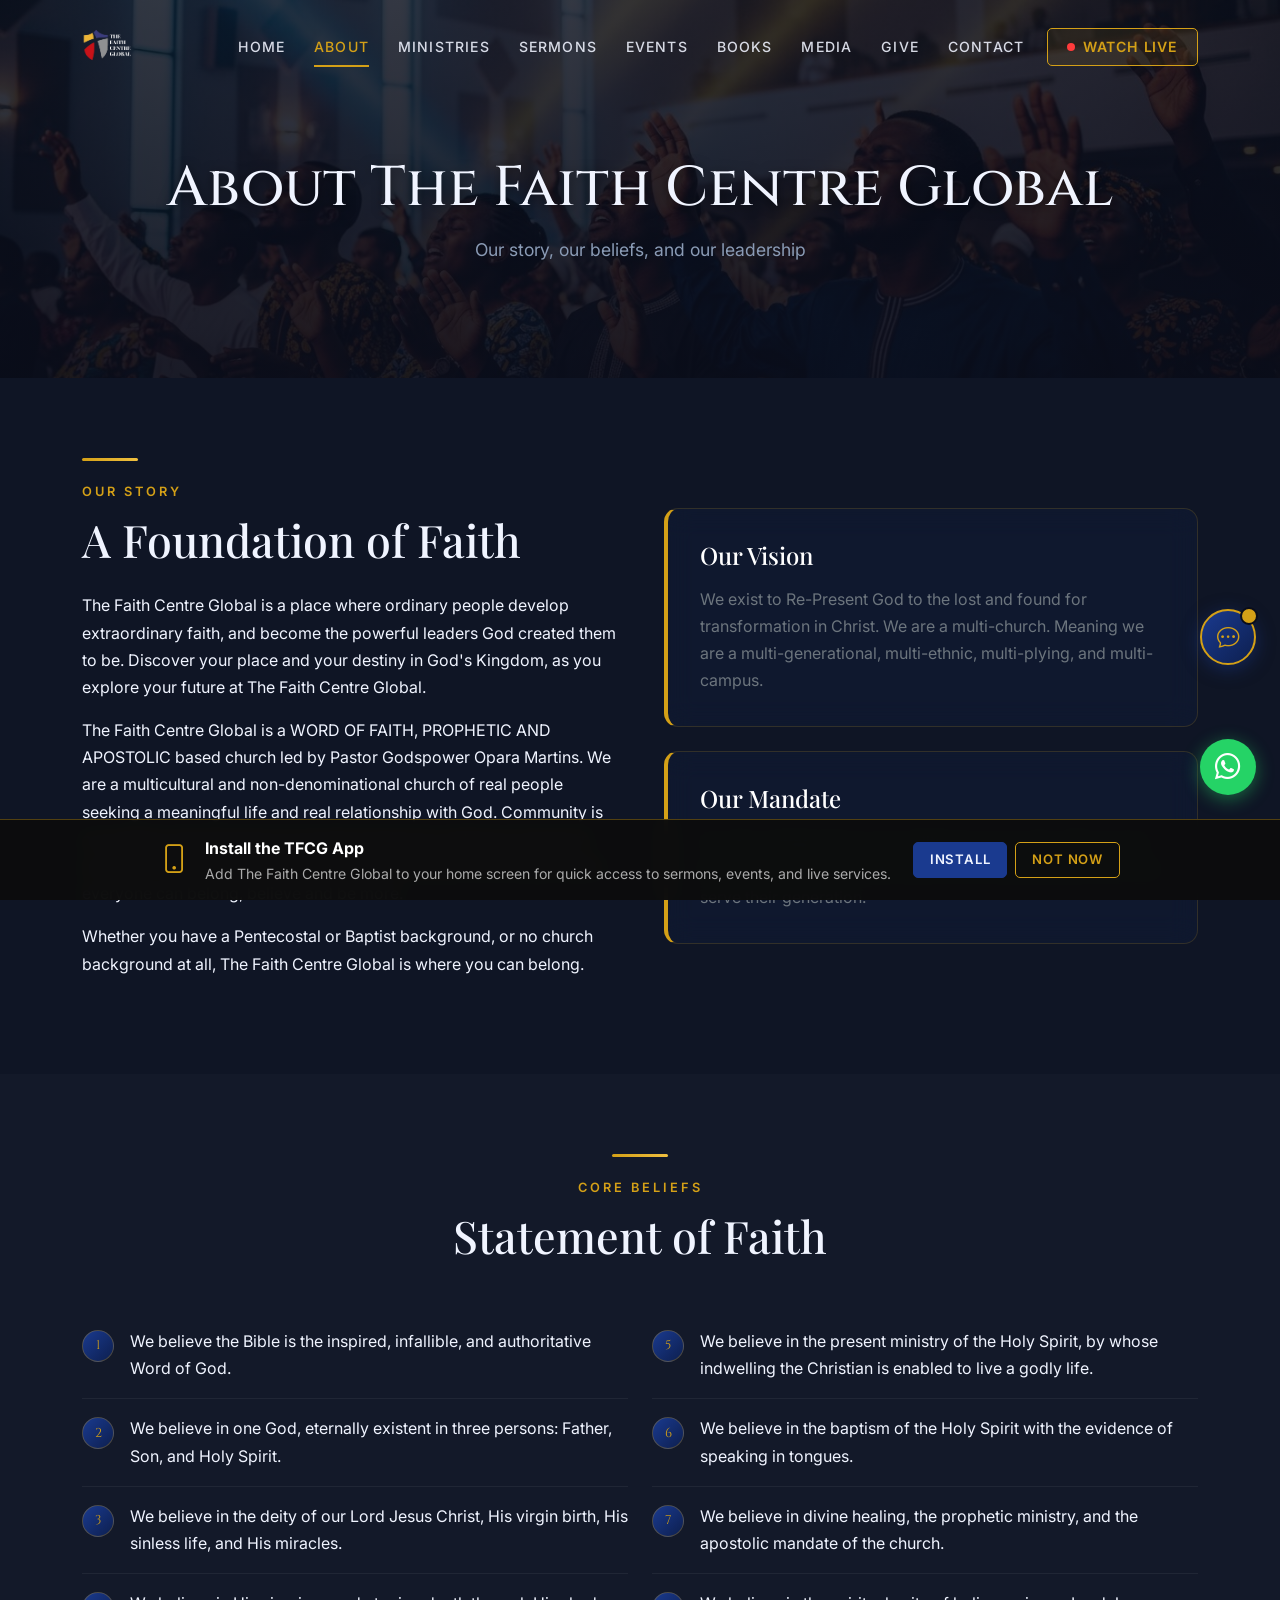
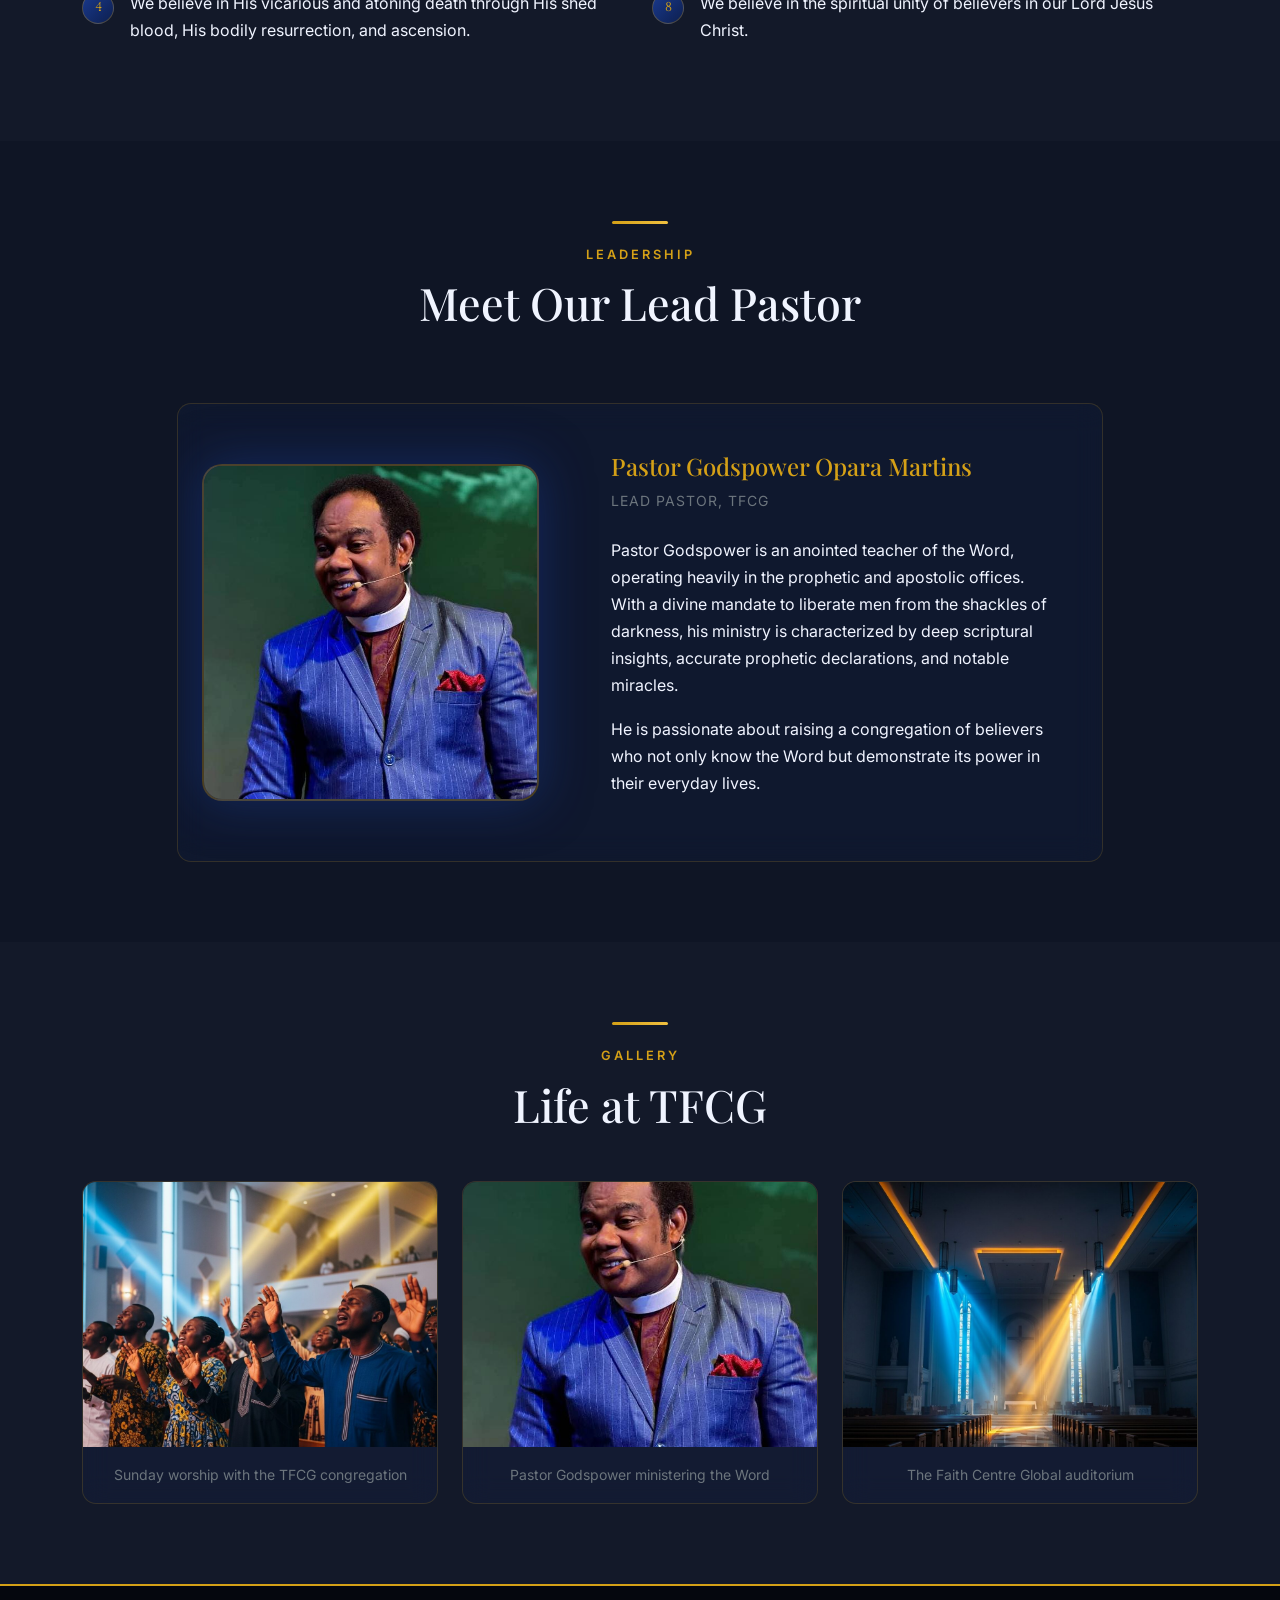
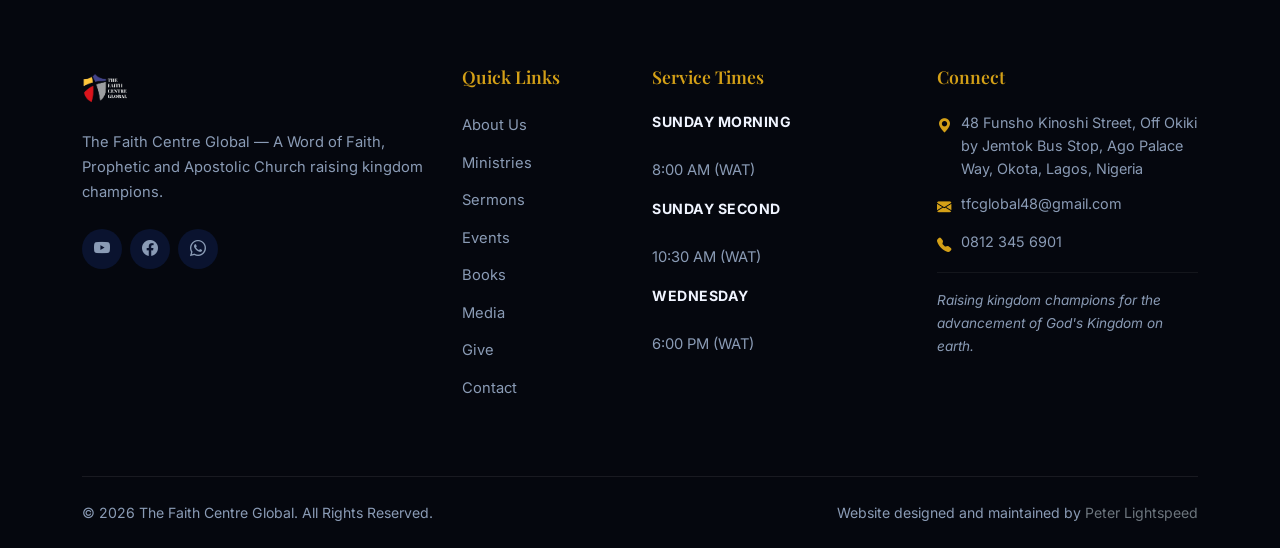
==== commit d600b88f: "Fix hero image, floating buttons, map, footer, favicon; add Media Centre page - Remove dark overlay " ====
--- a/about.html
+++ b/about.html
@@ -13,14 +13,22 @@
   <meta property="og:description" content="Our history, vision, mission, and leadership at The Faith Centre Global.">
   <meta property="og:image" content="public/opengraph.jpg">
   <meta property="og:url" content="https://tfcglobal.org/about.html">
+  <meta property="og:site_name" content="The Faith Centre Global">
   <meta name="twitter:card" content="summary_large_image">
-
-  <link rel="icon" type="image/svg+xml" href="public/favicon.svg">
-    <link rel="icon" type="image/png" sizes="32x32" href="images/icons/favicon-32x32.png">
-    <link rel="icon" type="image/png" sizes="16x16" href="images/icons/favicon-16x16.png">
-    <link rel="shortcut icon" href="images/icons/favicon.ico">
-    <link rel="apple-touch-icon" sizes="180x180" href="images/icons/apple-touch-icon.png">
-    <link rel="manifest" href="site.webmanifest">
+  <meta name="twitter:title" content="About Us | The Faith Centre Global">
+  <meta name="twitter:description" content="Our history, vision, mission, and leadership at The Faith Centre Global.">
+  <meta name="twitter:image" content="public/opengraph.jpg">
+
+  <!-- Favicons — official church logo. ?v=2 cache-busts browsers that
+       aggressively cache favicons so the corrected logo shows up without
+       requiring a hard refresh. Bump the version if you ever replace
+       these image files again. -->
+  <link rel="icon" type="image/svg+xml" href="public/favicon.svg?v=2">
+    <link rel="icon" type="image/png" sizes="32x32" href="images/icons/favicon-32x32.png?v=2">
+    <link rel="icon" type="image/png" sizes="16x16" href="images/icons/favicon-16x16.png?v=2">
+    <link rel="shortcut icon" href="images/icons/favicon.ico?v=2">
+    <link rel="apple-touch-icon" sizes="180x180" href="images/icons/apple-touch-icon.png?v=2">
+    <link rel="manifest" href="site.webmanifest?v=2">
     <meta name="theme-color" content="#0d0d0d">
   <meta name="robots" content="index, follow">
   <link rel="preconnect" href="https://fonts.googleapis.com">
@@ -44,6 +52,8 @@
     </script>
   </head>
 <body class="navbar-dark">
+
+  <div id="announcement-bar" class="announcement-bar" hidden></div>
 
   <a class="visually-hidden-focusable" href="#main-content">Skip to main content</a>
 
@@ -63,6 +73,7 @@
           <li class="nav-item"><a class="nav-link" href="sermons.html">Sermons</a></li>
           <li class="nav-item"><a class="nav-link" href="events.html">Events</a></li>
           <li class="nav-item"><a class="nav-link" href="books.html">Books</a></li>
+          <li class="nav-item"><a class="nav-link" href="media.html">Media</a></li>
           <li class="nav-item"><a class="nav-link" href="giving.html">Give</a></li>
           <li class="nav-item"><a class="nav-link" href="contact.html">Contact</a></li>
           <li class="nav-item ms-lg-2 mt-3 mt-lg-0">
@@ -91,25 +102,14 @@
           <div class="gold-divider"></div>
           <span class="section-label">Our Story</span>
           <h2 class="section-title">A Foundation of Faith</h2>
-          <p>The Faith Centre Global is a place where ordinary people develop extraordinary faith, and become the powerful leaders God created them to be. Discover your place and your destiny in God's Kingdom, as you explore your future at The Faith Centre Global.</p>
-          <p>The Faith Centre Global is a WORD OF FAITH, PROPHETIC AND APOSTOLIC based church led by Pastor Godspower Opara Martins. We are a multicultural and non-denominational church of real people seeking a meaningful life and real relationship with God. Community is our passion, and we strive to live that mission by making an impact in our local community and beyond &mdash; building a place where everyone can belong, believe, and be more.</p>
-          <p>Whether you have a Pentecostal or Baptist background, or no church background at all, The Faith Centre Global is where you can belong.</p>
+          <div id="about-story-text">
+            <p>The Faith Centre Global is a place where ordinary people develop extraordinary faith, and become the powerful leaders God created them to be. Discover your place and your destiny in God's Kingdom, as you explore your future at The Faith Centre Global.</p>
+            <p>The Faith Centre Global is a WORD OF FAITH, PROPHETIC AND APOSTOLIC based church led by Pastor Godspower Opara Martins. We are a multicultural and non-denominational church of real people seeking a meaningful life and real relationship with God. Community is our passion, and we strive to live that mission by making an impact in our local community and beyond &mdash; building a place where everyone can belong, believe, and be more.</p>
+            <p>Whether you have a Pentecostal or Baptist background, or no church background at all, The Faith Centre Global is where you can belong.</p>
+          </div>
         </div>
         <div class="col-lg-6" data-aos="fade-left">
-          <div class="row g-4">
-            <div class="col-12">
-              <div class="glass-card" style="border-left: 4px solid var(--tfcg-gold);">
-                <h3 class="heading-font text-white mb-3 h4">Our Vision</h3>
-                <p class="text-secondary mb-0">We exist to Re-Present God to the lost and found for transformation in Christ. We are a multi-church &mdash; meaning we are multi-generational, multi-ethnic, multi-plying, and multi-campus.</p>
-              </div>
-            </div>
-            <div class="col-12">
-              <div class="glass-card" style="border-left: 4px solid var(--tfcg-gold);">
-                <h3 class="heading-font text-white mb-3 h4">Our Mandate</h3>
-                <p class="text-secondary mb-0">The Faith Centre Global is committed to demonstrating God's unconditional love to the entire world. Our mandate is to REACH, WIN, TEACH &amp; TRAIN disciples who will serve their generation.</p>
-              </div>
-            </div>
-          </div>
+          <div class="row g-4" id="about-vision-mandate"></div>
         </div>
       </div>
     </div>
@@ -123,44 +123,7 @@
         <h2 class="section-title">Statement of Faith</h2>
       </div>
 
-      <div class="row g-4">
-        <div class="col-md-6" data-aos="fade-up" data-aos-delay="100">
-          <div class="faith-item">
-            <span class="faith-number" aria-hidden="true">1</span>
-            <p class="mb-0">We believe the Bible is the inspired, infallible, and authoritative Word of God.</p>
-          </div>
-          <div class="faith-item">
-            <span class="faith-number" aria-hidden="true">2</span>
-            <p class="mb-0">We believe in one God, eternally existent in three persons: Father, Son, and Holy Spirit.</p>
-          </div>
-          <div class="faith-item">
-            <span class="faith-number" aria-hidden="true">3</span>
-            <p class="mb-0">We believe in the deity of our Lord Jesus Christ, His virgin birth, His sinless life, and His miracles.</p>
-          </div>
-          <div class="faith-item">
-            <span class="faith-number" aria-hidden="true">4</span>
-            <p class="mb-0">We believe in His vicarious and atoning death through His shed blood, His bodily resurrection, and ascension.</p>
-          </div>
-        </div>
-        <div class="col-md-6" data-aos="fade-up" data-aos-delay="200">
-          <div class="faith-item">
-            <span class="faith-number" aria-hidden="true">5</span>
-            <p class="mb-0">We believe in the present ministry of the Holy Spirit, by whose indwelling the Christian is enabled to live a godly life.</p>
-          </div>
-          <div class="faith-item">
-            <span class="faith-number" aria-hidden="true">6</span>
-            <p class="mb-0">We believe in the baptism of the Holy Spirit with the evidence of speaking in tongues.</p>
-          </div>
-          <div class="faith-item">
-            <span class="faith-number" aria-hidden="true">7</span>
-            <p class="mb-0">We believe in divine healing, the prophetic ministry, and the apostolic mandate of the church.</p>
-          </div>
-          <div class="faith-item">
-            <span class="faith-number" aria-hidden="true">8</span>
-            <p class="mb-0">We believe in the spiritual unity of believers in our Lord Jesus Christ.</p>
-          </div>
-        </div>
-      </div>
+      <div class="row g-4" id="statement-of-faith-list"></div>
     </div>
   </section>
 
@@ -174,25 +137,18 @@
         </div>
       </div>
 
-      <div class="row justify-content-center">
-        <div class="col-lg-10">
-          <div class="glass-card p-0 overflow-hidden">
-            <div class="row g-0 align-items-center">
-              <div class="col-md-5 p-4">
-                <div class="pastor-placeholder" style="aspect-ratio: 1/1; border-radius: 20px;">
-                  <img src="images/pastor-godspower.jpg" alt="Pastor Godspower Opara Martins ministering at The Faith Centre Global" style="object-position: top;" width="620" height="620" loading="lazy">
-                </div>
-              </div>
-              <div class="col-md-7 p-4 p-md-5">
-                <h3 class="heading-font text-white text-gold mb-2 h4">Pastor Godspower Opara Martins</h3>
-                <p class="text-secondary mb-4 small text-uppercase letter-spacing-1">Lead Pastor, TFCG</p>
-                <p>Pastor Godspower is an anointed teacher of the Word, operating heavily in the prophetic and apostolic offices. With a divine mandate to liberate men from the shackles of darkness, his ministry is characterized by deep scriptural insights, accurate prophetic declarations, and notable miracles.</p>
-                <p class="mb-0">He is passionate about raising a congregation of believers who not only know the Word but demonstrate its power in their everyday lives.</p>
-              </div>
-            </div>
-          </div>
-        </div>
-      </div>
+      <div id="leadership-list"></div>
+    </div>
+  </section>
+
+  <section class="section-dark-3" id="gallery-section">
+    <div class="container">
+      <div class="text-center mb-5" data-aos="fade-up">
+        <div class="gold-divider center"></div>
+        <span class="section-label">Gallery</span>
+        <h2 class="section-title">Life at TFCG</h2>
+      </div>
+      <div class="row g-4" id="gallery-grid"></div>
     </div>
   </section>
 
@@ -203,10 +159,10 @@
       <div class="row g-4 footer-main">
         <div class="col-lg-4 col-md-6">
           <a href="index.html" class="d-inline-block mb-3">
-            <img src="images/tfcg_logo.png" alt="The Faith Centre Global logo" class="footer-logo">
+            <img src="images/tfcg_logo.png" alt="The Faith Centre Global logo" class="footer-logo" width="48" height="48" loading="lazy">
           </a>
-          <p class="footer-tagline">The Faith Centre Global — A Word of Faith, Prophetic and Apostolic Church raising kingdom champions.</p>
-          <div class="footer-social">
+          <p class="footer-tagline" id="footer-tagline">The Faith Centre Global — A Word of Faith, Prophetic and Apostolic Church raising kingdom champions.</p>
+          <div class="footer-social" id="footer-social">
             <a href="https://www.youtube.com/@TfcglobalTV" target="_blank" rel="noopener noreferrer" aria-label="TFCG on YouTube"><i class="bi bi-youtube" aria-hidden="true"></i></a>
             <a href="https://web.facebook.com/profile.php?id=61572908337081" target="_blank" rel="noopener noreferrer" aria-label="TFCG on Facebook"><i class="bi bi-facebook" aria-hidden="true"></i></a>
             <a href="https://wa.me/2348123456901" target="_blank" rel="noopener noreferrer" aria-label="Contact TFCG on WhatsApp"><i class="bi bi-whatsapp" aria-hidden="true"></i></a>
@@ -220,14 +176,14 @@
             <li><a href="sermons.html">Sermons</a></li>
             <li><a href="events.html">Events</a></li>
             <li><a href="books.html">Books</a></li>
+            <li><a href="media.html">Media</a></li>
             <li><a href="giving.html">Give</a></li>
             <li><a href="contact.html">Contact</a></li>
           </ul>
         </div>
         <div class="col-lg-3 col-md-6">
           <h2 class="footer-heading h5">Service Times</h2>
-          <!-- TODO: Update service times here if the schedule changes -->
-          <ul class="footer-service-times">
+          <ul class="footer-service-times" id="footer-service-times">
             <li><strong>Sunday Morning</strong><br>8:00 AM (WAT)</li>
             <li><strong>Sunday Second</strong><br>10:30 AM (WAT)</li>
             <li><strong>Wednesday Bible Study</strong><br>6:00 PM (WAT)</li>
@@ -235,22 +191,22 @@
         </div>
         <div class="col-lg-3 col-md-6">
           <h2 class="footer-heading h5">Connect</h2>
-          <address class="footer-address">
-            <p><i class="bi bi-geo-alt-fill" aria-hidden="true"></i> 48 Funsho Kinoshi Street, Off Okiki by Jemtok, Bustop Ago Palace Way, Okota Lagos, Nigeria</p>
+          <address class="footer-address" id="footer-address">
+            <p><i class="bi bi-geo-alt-fill" aria-hidden="true"></i> 48 Funsho Kinoshi Street, Off Okiki by Jemtok Bus Stop, Ago Palace Way, Okota, Lagos, Nigeria</p>
             <p><i class="bi bi-envelope-fill" aria-hidden="true"></i> <a href="mailto:tfcglobal48@gmail.com">tfcglobal48@gmail.com</a></p>
             <p><i class="bi bi-telephone-fill" aria-hidden="true"></i> <a href="tel:+2348123456901">0812 345 6901</a></p>
           </address>
-          <p class="footer-ministry-statement">Raising kingdom champions for the advancement of God's Kingdom on earth.</p>
+          <p class="footer-ministry-statement" id="footer-ministry-statement">Raising kingdom champions for the advancement of God's Kingdom on earth.</p>
         </div>
       </div>
       <div class="footer-bottom">
-        <p class="mb-0">&copy; 2026 The Faith Centre Global. All Rights Reserved.</p>
-        <p class="footer-credit mb-0">Designed by <span class="text-secondary">peterlightspeed</span></p>
+        <p class="mb-0" id="footer-copyright">&copy; 2026 The Faith Centre Global. All Rights Reserved.</p>
+        <p class="footer-credit mb-0">Website designed and maintained by <a href="https://peterlightspeed.github.io/portfolio" id="footer-credit-name" class="text-secondary footer-credit-link" target="_blank" rel="noopener noreferrer">Peter Lightspeed</a></p>
       </div>
     </div>
   </footer>
 
-  <a href="https://wa.me/2348123456901" target="_blank" rel="noopener noreferrer" class="whatsapp-float" title="Chat on WhatsApp" aria-label="Chat with us on WhatsApp">
+  <a href="https://wa.me/2348123456901" data-whatsapp-link target="_blank" rel="noopener noreferrer" class="whatsapp-float" title="Chat on WhatsApp" aria-label="Chat with us on WhatsApp">
     <i class="bi bi-whatsapp" aria-hidden="true"></i>
   </a>
   <button id="scrollTop" class="scroll-top-btn" title="Back to top" aria-label="Scroll back to top">
@@ -259,7 +215,10 @@
 
   <script src="https://cdn.jsdelivr.net/npm/bootstrap@5.3.3/dist/js/bootstrap.bundle.min.js"></script>
   <script src="https://cdn.jsdelivr.net/npm/aos@2.3.4/dist/aos.js"></script>
+  <script src="js/content-loader.js"></script>
+  <script src="js/render.js"></script>
   <script src="js/script.js"></script>
+  <script src="js/pwa.js"></script>
   <script src="js/assistant.js" defer></script>
 </body>
 </html>
--- a/css/style.css
+++ b/css/style.css
@@ -30,6 +30,19 @@
   --transition-slow: 0.5s ease;
   --shadow-card: 0 8px 32px rgba(0, 0, 0, 0.35);
   --shadow-hover: 0 16px 48px rgba(26, 58, 143, 0.3);
+
+  /* Floating action buttons (WhatsApp, Back-to-Top, Assistant) share this
+     stack so their spacing stays consistent and non-overlapping on every
+     screen size. --install-banner-height is set by js/pwa.js while the
+     install banner is visible, so the whole stack shifts up automatically
+     instead of being covered by it. */
+  --float-right: 24px;
+  --float-base: 24px;
+  --float-gap: 14px;
+  --wa-size: 56px;
+  --scroll-size: 46px;
+  --assistant-size: 56px;
+  --install-banner-height: 0px;
 }
 
 /* ============================================================
@@ -456,14 +469,11 @@
   height: 100%;
   object-fit: cover;
   object-position: top center;
-  mix-blend-mode: luminosity;
-  opacity: 0.85;
-  transition: opacity var(--transition-slow);
+  transition: transform var(--transition-slow);
 }
 
 .pastor-placeholder:hover img {
-  opacity: 1;
-  mix-blend-mode: normal;
+  transform: scale(1.035);
 }
 
 .pastor-name-tag {
@@ -1071,11 +1081,18 @@
   letter-spacing: 3px;
 }
 
-.map-placeholder {
+.map-embed-wrap {
   background-color: rgba(255, 255, 255, 0.03);
   border: 1px solid rgba(255, 255, 255, 0.08);
-  border-radius: var(--radius-lg);
+  border-radius: var(--radius-card);
   overflow: hidden;
+  filter: grayscale(0.15) contrast(1.05);
+}
+
+.map-embed-wrap iframe {
+  width: 100%;
+  height: 100%;
+  border: 0;
 }
 
 .tfcg-modal {
@@ -1307,10 +1324,10 @@
    ============================================================ */
 .whatsapp-float {
   position: fixed;
-  bottom: 28px;
-  right: 28px;
-  width: 58px;
-  height: 58px;
+  bottom: calc(var(--float-base) + env(safe-area-inset-bottom, 0px) + var(--install-banner-height));
+  right: calc(var(--float-right) + env(safe-area-inset-right, 0px));
+  width: var(--wa-size);
+  height: var(--wa-size);
   background-color: #25d366;
   color: white;
   border-radius: 50%;
@@ -1331,10 +1348,10 @@
 
 .scroll-top-btn {
   position: fixed;
-  bottom: 98px;
-  right: 28px;
-  width: 44px;
-  height: 44px;
+  bottom: calc(var(--float-base) + var(--wa-size) + var(--float-gap) + env(safe-area-inset-bottom, 0px) + var(--install-banner-height));
+  right: calc(var(--float-right) + env(safe-area-inset-right, 0px));
+  width: var(--scroll-size);
+  height: var(--scroll-size);
   background-color: var(--tfcg-blue);
   color: white;
   border: none;
@@ -1344,7 +1361,7 @@
   justify-content: center;
   font-size: 1.1rem;
   box-shadow: 0 4px 12px rgba(0, 0, 0, 0.35);
-  z-index: 900;
+  z-index: 899;
   opacity: 0;
   visibility: hidden;
   transition: all var(--transition-base);
@@ -1366,10 +1383,10 @@
    ============================================================ */
 .assistant-toggle {
   position: fixed;
-  bottom: 170px;
-  right: 28px;
-  width: 58px;
-  height: 58px;
+  bottom: calc(var(--float-base) + var(--wa-size) + var(--float-gap) + var(--scroll-size) + var(--float-gap) + env(safe-area-inset-bottom, 0px) + var(--install-banner-height));
+  right: calc(var(--float-right) + env(safe-area-inset-right, 0px));
+  width: var(--assistant-size);
+  height: var(--assistant-size);
   background: linear-gradient(135deg, var(--tfcg-blue), var(--tfcg-blue-dark));
   border: 2px solid var(--tfcg-gold);
   border-radius: 50%;
@@ -1411,8 +1428,8 @@
 
 .assistant-panel {
   position: fixed;
-  bottom: 170px;
-  right: 28px;
+  bottom: calc(var(--float-base) + var(--wa-size) + var(--float-gap) + var(--scroll-size) + var(--float-gap) + env(safe-area-inset-bottom, 0px) + var(--install-banner-height));
+  right: calc(var(--float-right) + env(safe-area-inset-right, 0px));
   width: 350px;
   max-width: calc(100vw - 40px);
   background: rgba(10, 13, 26, 0.97);
@@ -1935,17 +1952,12 @@
   }
 
   .assistant-panel {
-    bottom: 100px;
     right: 12px;
     left: 12px;
     width: auto;
     max-width: none;
   }
 
-  .assistant-toggle {
-    bottom: 100px;
-  }
-
   .footer-bottom {
     text-align: center;
   }
@@ -1956,6 +1968,15 @@
 }
 
 @media (max-width: 575.98px) {
+  :root {
+    --float-right: 14px;
+    --float-base: 16px;
+    --float-gap: 10px;
+    --wa-size: 50px;
+    --scroll-size: 40px;
+    --assistant-size: 50px;
+  }
+
   .hero-title {
     font-size: 2rem;
   }
@@ -2016,3 +2037,407 @@
     color: black;
   }
 }
+
+/* ============================================================
+   TFCG CMS Additions — announcement bar, install banner,
+   FAQ accordion, gallery, leadership/staff, install guide tabs
+   ============================================================ */
+
+.announcement-bar {
+  background: linear-gradient(90deg, rgba(212, 160, 23, 0.16), rgba(212, 160, 23, 0.08));
+  border-bottom: 1px solid rgba(212, 160, 23, 0.3);
+  color: #f5e6c4;
+  font-size: 0.92rem;
+  padding: 0.6rem 1rem;
+  position: relative;
+  z-index: 1020;
+}
+
+.announcement-link {
+  color: var(--tfcg-gold, #d4a017);
+  font-weight: 600;
+  text-decoration: none;
+  white-space: nowrap;
+}
+
+.announcement-link:hover {
+  text-decoration: underline;
+}
+
+.announcement-close {
+  background: none;
+  border: none;
+  color: inherit;
+  opacity: 0.7;
+  padding: 0.25rem;
+  line-height: 1;
+}
+
+.announcement-close:hover {
+  opacity: 1;
+}
+
+.install-banner {
+  position: fixed;
+  left: 0;
+  right: 0;
+  bottom: 0;
+  /* Deliberately below Bootstrap's modal stack (backdrop 1050, modal
+     1055) so an open lightbox/video/install-guide modal always renders
+     on top of this banner instead of being partially covered by it. */
+  z-index: 1040;
+  background: rgba(13, 13, 13, 0.97);
+  border-top: 1px solid rgba(212, 160, 23, 0.35);
+  backdrop-filter: blur(10px);
+  padding: 0.9rem 1rem;
+  animation: install-banner-rise 0.4s ease;
+  transition: opacity 0.2s ease, visibility 0.2s ease;
+}
+
+.install-banner.tfcg-hidden-for-modal {
+  opacity: 0;
+  visibility: hidden;
+  pointer-events: none;
+}
+
+@keyframes install-banner-rise {
+  from { transform: translateY(100%); opacity: 0; }
+  to { transform: translateY(0); opacity: 1; }
+}
+
+.install-banner-inner {
+  max-width: 960px;
+  margin: 0 auto;
+  display: flex;
+  align-items: center;
+  gap: 1rem;
+  flex-wrap: wrap;
+}
+
+.install-banner-icon {
+  font-size: 1.8rem;
+  color: var(--tfcg-gold, #d4a017);
+}
+
+.install-banner-text {
+  display: flex;
+  flex-direction: column;
+  flex: 1 1 240px;
+}
+
+.install-banner-text strong {
+  color: #fff;
+}
+
+.install-banner-text span {
+  color: rgba(255, 255, 255, 0.65);
+  font-size: 0.88rem;
+}
+
+.install-banner-actions {
+  display: flex;
+  gap: 0.5rem;
+  flex-shrink: 0;
+}
+
+.install-guide-tabs .nav-link {
+  color: rgba(255, 255, 255, 0.6);
+  border: none;
+  border-bottom: 2px solid transparent;
+}
+
+.install-guide-tabs .nav-link.active {
+  color: var(--tfcg-gold, #d4a017);
+  background: transparent;
+  border-bottom-color: var(--tfcg-gold, #d4a017);
+}
+
+.accordion-item {
+  background: rgba(255, 255, 255, 0.03);
+  border: 1px solid rgba(255, 255, 255, 0.08);
+  margin-bottom: 0.75rem;
+  border-radius: 10px;
+  overflow: hidden;
+}
+
+.accordion-button {
+  background: transparent;
+  color: #fff;
+  font-weight: 600;
+}
+
+.accordion-button:not(.collapsed) {
+  background: rgba(212, 160, 23, 0.08);
+  color: var(--tfcg-gold, #d4a017);
+  box-shadow: none;
+}
+
+.accordion-button:focus {
+  box-shadow: none;
+  border-color: rgba(212, 160, 23, 0.3);
+}
+
+.accordion-body {
+  background: transparent;
+}
+
+.form-not-configured-notice {
+  background: rgba(212, 160, 23, 0.1);
+  border: 1px solid rgba(212, 160, 23, 0.3);
+  color: #f5e6c4;
+}
+
+@media (max-width: 575.98px) {
+  .install-banner-actions {
+    width: 100%;
+  }
+  .install-banner-actions .btn {
+    flex: 1;
+  }
+}
+
+/* ============================================================
+   MEDIA CENTRE PAGE — tabs, photo/video/update cards, lightbox
+   ============================================================ */
+
+.media-tabs {
+  border-bottom: none;
+  gap: 0.75rem;
+  flex-wrap: wrap;
+}
+
+.media-tabs .nav-link {
+  background: rgba(255, 255, 255, 0.03);
+  border: 1px solid rgba(255, 255, 255, 0.1);
+  color: var(--tfcg-gray);
+  border-radius: var(--radius-pill);
+  padding: 0.65rem 1.5rem;
+  font-family: var(--font-heading);
+  font-size: 0.95rem;
+  letter-spacing: 0.5px;
+  transition: all var(--transition-base);
+}
+
+.media-tabs .nav-link i {
+  margin-right: 0.4rem;
+}
+
+.media-tabs .nav-link:hover {
+  color: var(--tfcg-gold);
+  border-color: rgba(212, 160, 23, 0.35);
+}
+
+.media-tabs .nav-link.active {
+  background: linear-gradient(135deg, var(--tfcg-blue), var(--tfcg-blue-dark));
+  border-color: var(--tfcg-gold);
+  color: var(--tfcg-gold);
+  box-shadow: 0 4px 16px rgba(26, 58, 143, 0.4);
+}
+
+.media-grid {
+  min-height: 120px;
+}
+
+/* --- Photo cards --- */
+.media-photo-card {
+  position: relative;
+  border-radius: var(--radius-card);
+  overflow: hidden;
+  cursor: pointer;
+  aspect-ratio: 4 / 3;
+  background: rgba(255, 255, 255, 0.03);
+  border: 1px solid rgba(255, 255, 255, 0.08);
+  transition: all var(--transition-base);
+}
+
+.media-photo-card:hover {
+  transform: translateY(-4px);
+  border-color: rgba(212, 160, 23, 0.4);
+  box-shadow: var(--shadow-hover);
+}
+
+.media-photo-card img {
+  width: 100%;
+  height: 100%;
+  object-fit: cover;
+  transition: transform 0.5s ease;
+}
+
+.media-photo-card:hover img {
+  transform: scale(1.08);
+}
+
+.media-photo-card .media-card-overlay {
+  position: absolute;
+  inset: 0;
+  background: linear-gradient(0deg, rgba(5, 7, 14, 0.92) 0%, rgba(5, 7, 14, 0.1) 55%, transparent 100%);
+  display: flex;
+  flex-direction: column;
+  justify-content: flex-end;
+  padding: 1rem;
+  opacity: 0;
+  transition: opacity var(--transition-base);
+}
+
+.media-photo-card:hover .media-card-overlay,
+.media-photo-card:focus-visible .media-card-overlay {
+  opacity: 1;
+}
+
+.media-photo-card .media-card-title {
+  color: #fff;
+  font-family: var(--font-heading);
+  font-size: 1rem;
+  margin-bottom: 0.15rem;
+}
+
+.media-photo-card .media-card-date {
+  color: var(--tfcg-gold);
+  font-size: 0.78rem;
+  text-transform: uppercase;
+  letter-spacing: 1px;
+}
+
+.media-category-pill {
+  position: absolute;
+  top: 12px;
+  left: 12px;
+  background: var(--tfcg-blue);
+  color: #fff;
+  font-size: 0.7rem;
+  font-weight: 600;
+  letter-spacing: 1px;
+  text-transform: uppercase;
+  padding: 0.25rem 0.65rem;
+  border-radius: var(--radius-pill);
+  z-index: 2;
+}
+
+.media-photo-card:focus-visible,
+.media-video-card:focus-visible {
+  outline: 2px solid var(--tfcg-gold);
+  outline-offset: 3px;
+}
+
+/* --- Video cards (reuse sermon-card look) --- */
+.media-video-card {
+  cursor: pointer;
+}
+
+.media-video-card .sermon-card-thumb img {
+  width: 100%;
+  height: 100%;
+  object-fit: cover;
+  position: absolute;
+  inset: 0;
+}
+
+/* --- Update / News cards --- */
+.media-update-card {
+  background: rgba(26, 58, 143, 0.06);
+  border: 1px solid rgba(255, 255, 255, 0.08);
+  border-radius: var(--radius-card);
+  overflow: hidden;
+  height: 100%;
+  display: flex;
+  flex-direction: column;
+  transition: all var(--transition-base);
+}
+
+.media-update-card:hover {
+  transform: translateY(-4px);
+  border-color: rgba(212, 160, 23, 0.35);
+  box-shadow: var(--shadow-hover);
+}
+
+.media-update-card .update-cover {
+  aspect-ratio: 16 / 9;
+  overflow: hidden;
+}
+
+.media-update-card .update-cover img {
+  width: 100%;
+  height: 100%;
+  object-fit: cover;
+}
+
+.media-update-card .update-body {
+  padding: 1.5rem;
+  flex-grow: 1;
+  display: flex;
+  flex-direction: column;
+}
+
+.media-update-card .update-date {
+  color: var(--tfcg-gold);
+  font-size: 0.78rem;
+  text-transform: uppercase;
+  letter-spacing: 1px;
+  margin-bottom: 0.5rem;
+}
+
+.media-update-card .update-summary {
+  color: var(--tfcg-gray);
+  flex-grow: 1;
+}
+
+.update-full-content p {
+  color: var(--tfcg-silver);
+  line-height: 1.8;
+}
+
+/* --- Lightbox --- */
+.lightbox-image-wrap {
+  position: relative;
+  background: #000;
+  display: flex;
+  align-items: center;
+  justify-content: center;
+  max-height: 70vh;
+  overflow: hidden;
+}
+
+.lightbox-image-wrap img {
+  max-width: 100%;
+  max-height: 70vh;
+  object-fit: contain;
+}
+
+.lightbox-nav {
+  position: absolute;
+  top: 50%;
+  transform: translateY(-50%);
+  background: rgba(0, 0, 0, 0.5);
+  border: 1px solid rgba(212, 160, 23, 0.4);
+  color: #fff;
+  width: 44px;
+  height: 44px;
+  border-radius: 50%;
+  display: flex;
+  align-items: center;
+  justify-content: center;
+  font-size: 1.2rem;
+  z-index: 3;
+  transition: all var(--transition-base);
+}
+
+.lightbox-nav:hover {
+  background: var(--tfcg-gold);
+  color: #05070e;
+}
+
+.lightbox-prev { left: 16px; }
+.lightbox-next { right: 16px; }
+
+@media (max-width: 575.98px) {
+  .media-tabs .nav-link {
+    padding: 0.55rem 1rem;
+    font-size: 0.85rem;
+  }
+
+  .lightbox-nav {
+    width: 36px;
+    height: 36px;
+    font-size: 1rem;
+  }
+}
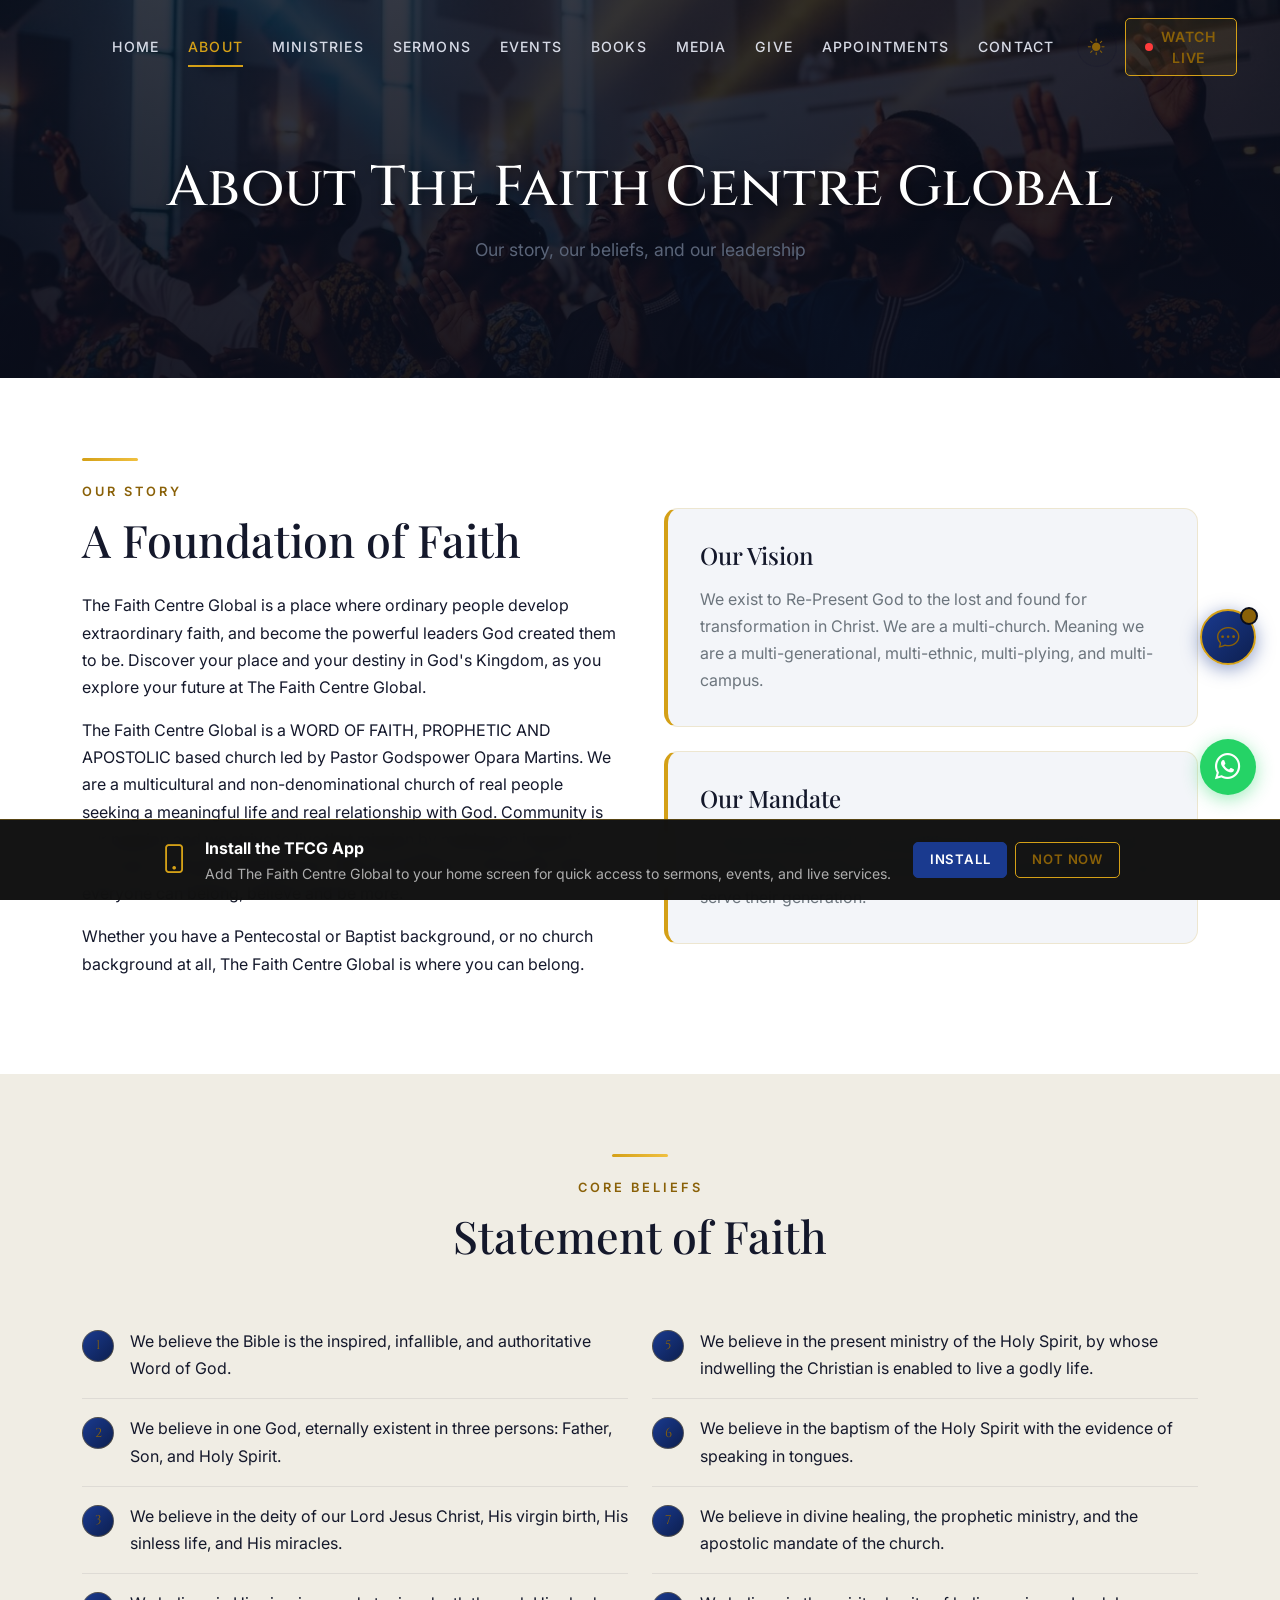
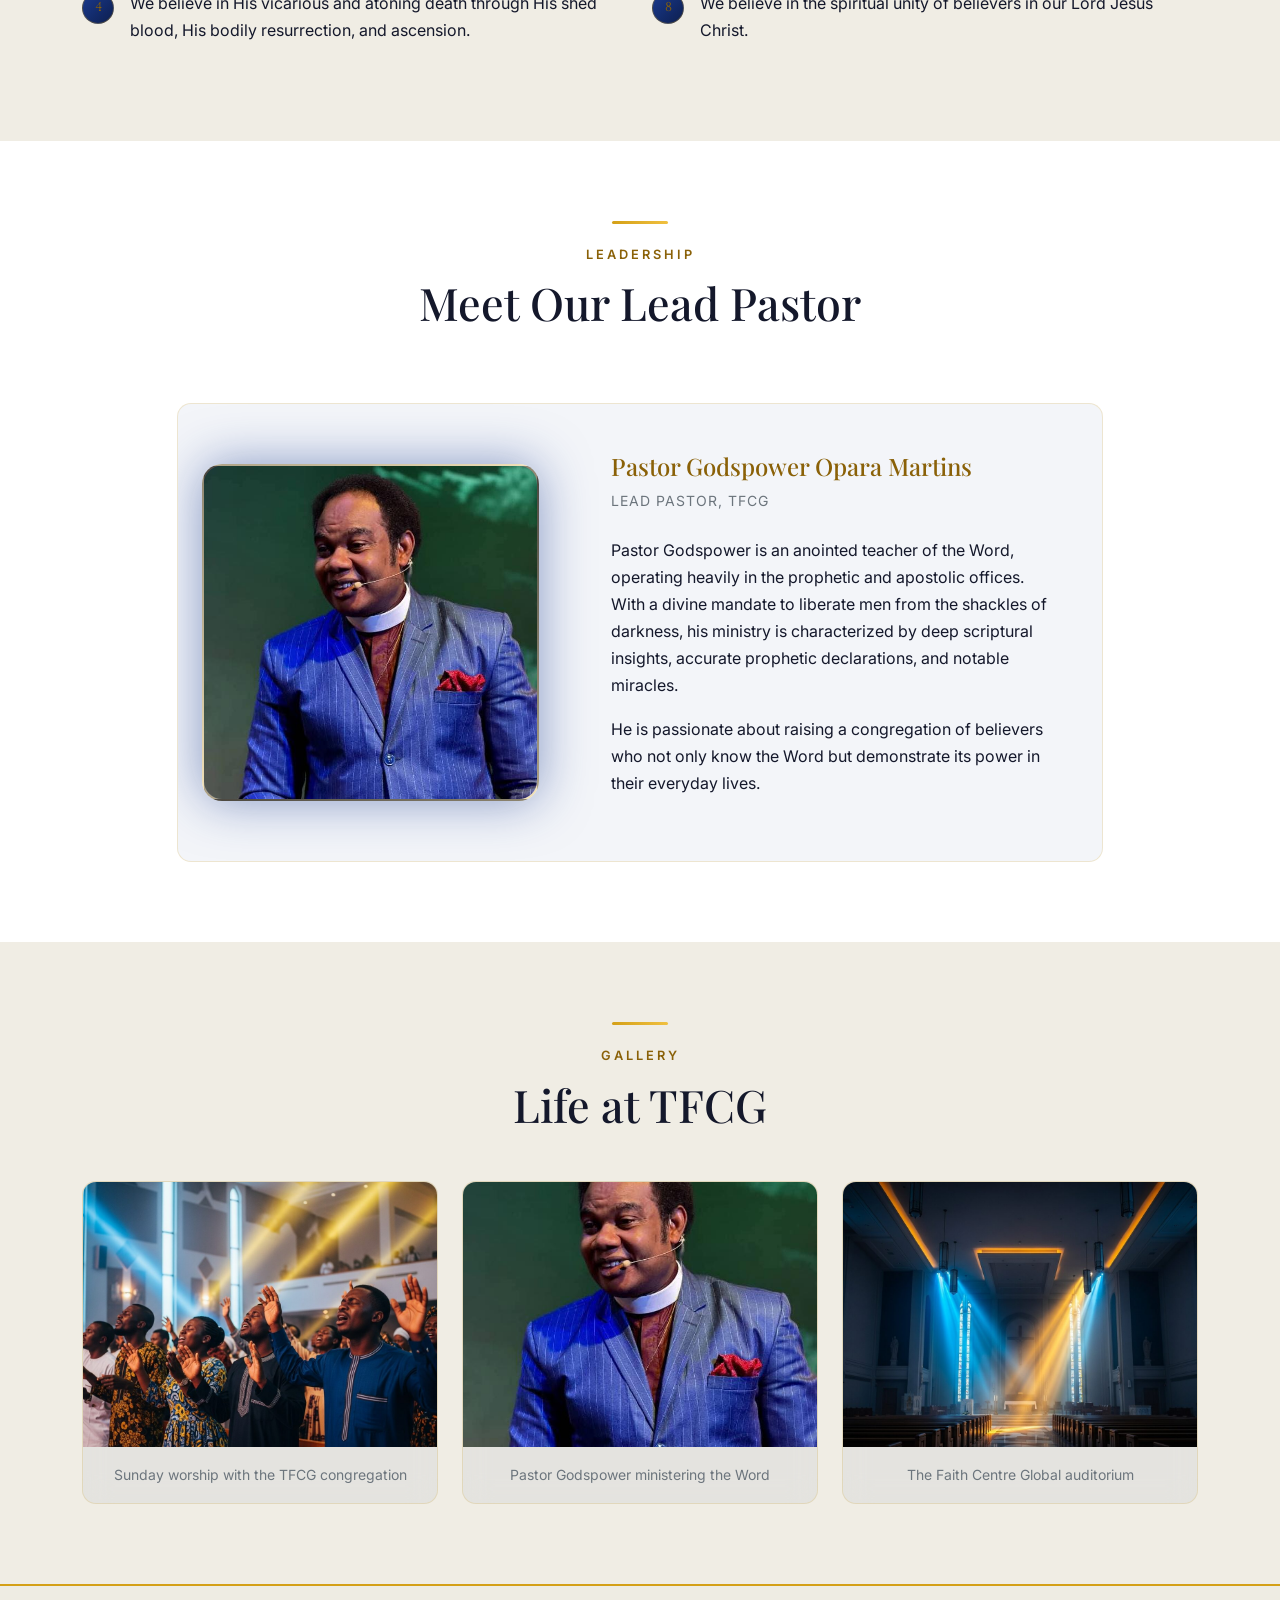
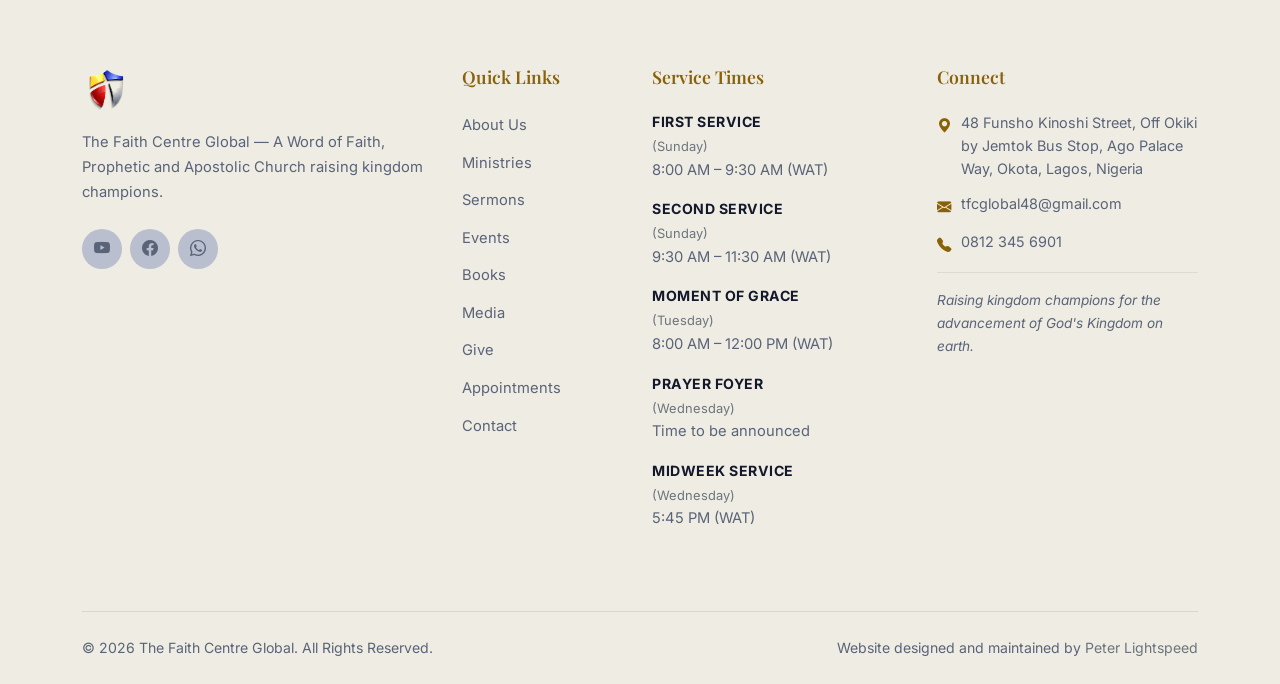
==== commit 8a17af6e: "Fixed appointement page issue, added dark mode, added formspree & channel ID" ====
--- a/about.html
+++ b/about.html
@@ -2,6 +2,20 @@
 <html lang="en">
 <head>
   <meta charset="UTF-8">
+  <!-- Theme (dark/light) is applied here, before any CSS/content loads,
+       to avoid a flash of the wrong theme. Reads a saved choice from
+       localStorage, or falls back to the visitor's OS-level preference
+       on their first visit. The toggle button (see js/theme.js) is the
+       only thing that changes this after page load. -->
+  <script>
+    (function () {
+      try {
+        var stored = localStorage.getItem('tfcg-theme');
+        var theme = stored || (window.matchMedia('(prefers-color-scheme: light)').matches ? 'light' : 'dark');
+        if (theme === 'light') document.documentElement.setAttribute('data-theme', 'light');
+      } catch (e) { /* localStorage/matchMedia unavailable — default dark theme applies */ }
+    })();
+  </script>
   <meta name="viewport" content="width=device-width, initial-scale=1.0">
   <title>About Us | The Faith Centre Global</title>
   <meta name="description" content="Learn about The Faith Centre Global - our history, vision, mission, statement of faith, and leadership under Pastor Godspower Opara Martins.">
@@ -19,16 +33,16 @@
   <meta name="twitter:description" content="Our history, vision, mission, and leadership at The Faith Centre Global.">
   <meta name="twitter:image" content="public/opengraph.jpg">
 
-  <!-- Favicons — official church logo. ?v=2 cache-busts browsers that
+  <!-- Favicons — official church logo. ?v=3 cache-busts browsers that
        aggressively cache favicons so the corrected logo shows up without
        requiring a hard refresh. Bump the version if you ever replace
        these image files again. -->
-  <link rel="icon" type="image/svg+xml" href="public/favicon.svg?v=2">
-    <link rel="icon" type="image/png" sizes="32x32" href="images/icons/favicon-32x32.png?v=2">
-    <link rel="icon" type="image/png" sizes="16x16" href="images/icons/favicon-16x16.png?v=2">
-    <link rel="shortcut icon" href="images/icons/favicon.ico?v=2">
-    <link rel="apple-touch-icon" sizes="180x180" href="images/icons/apple-touch-icon.png?v=2">
-    <link rel="manifest" href="site.webmanifest?v=2">
+  <link rel="icon" type="image/svg+xml" href="public/favicon.svg?v=3">
+    <link rel="icon" type="image/png" sizes="32x32" href="images/icons/favicon-32x32.png?v=3">
+    <link rel="icon" type="image/png" sizes="16x16" href="images/icons/favicon-16x16.png?v=3">
+    <link rel="shortcut icon" href="images/icons/favicon.ico?v=3">
+    <link rel="apple-touch-icon" sizes="180x180" href="images/icons/apple-touch-icon.png?v=3">
+    <link rel="manifest" href="site.webmanifest?v=3">
     <meta name="theme-color" content="#0d0d0d">
   <meta name="robots" content="index, follow">
   <link rel="preconnect" href="https://fonts.googleapis.com">
@@ -75,7 +89,13 @@
           <li class="nav-item"><a class="nav-link" href="books.html">Books</a></li>
           <li class="nav-item"><a class="nav-link" href="media.html">Media</a></li>
           <li class="nav-item"><a class="nav-link" href="giving.html">Give</a></li>
+          <li class="nav-item"><a class="nav-link" href="appointments.html">Appointments</a></li>
           <li class="nav-item"><a class="nav-link" href="contact.html">Contact</a></li>
+          <li class="nav-item ms-lg-2 mt-3 mt-lg-0">
+            <button type="button" id="themeToggle" class="theme-toggle-btn" aria-label="Switch to light mode" aria-pressed="false" title="Switch to light mode">
+              <i class="bi bi-moon-stars-fill" id="themeToggleIcon" aria-hidden="true"></i>
+            </button>
+          </li>
           <li class="nav-item ms-lg-2 mt-3 mt-lg-0">
             <a class="btn btn-watch-live" href="livestream.html">
               <span class="live-dot" aria-hidden="true"></span> Watch Live
@@ -178,15 +198,18 @@
             <li><a href="books.html">Books</a></li>
             <li><a href="media.html">Media</a></li>
             <li><a href="giving.html">Give</a></li>
+            <li><a href="appointments.html">Appointments</a></li>
             <li><a href="contact.html">Contact</a></li>
           </ul>
         </div>
         <div class="col-lg-3 col-md-6">
           <h2 class="footer-heading h5">Service Times</h2>
           <ul class="footer-service-times" id="footer-service-times">
-            <li><strong>Sunday Morning</strong><br>8:00 AM (WAT)</li>
-            <li><strong>Sunday Second</strong><br>10:30 AM (WAT)</li>
-            <li><strong>Wednesday Bible Study</strong><br>6:00 PM (WAT)</li>
+            <li><strong>First Service</strong> <span class="text-secondary small">(Sunday)</span><br>8:00 AM – 9:30 AM (WAT)</li>
+            <li><strong>Second Service</strong> <span class="text-secondary small">(Sunday)</span><br>9:30 AM – 11:30 AM (WAT)</li>
+            <li><strong>Moment of Grace</strong> <span class="text-secondary small">(Tuesday)</span><br>8:00 AM – 12:00 PM (WAT)</li>
+            <li><strong>Prayer Foyer</strong> <span class="text-secondary small">(Wednesday)</span><br>Time to be announced</li>
+            <li><strong>Midweek Service</strong> <span class="text-secondary small">(Wednesday)</span><br>5:45 PM (WAT)</li>
           </ul>
         </div>
         <div class="col-lg-3 col-md-6">
@@ -219,6 +242,7 @@
   <script src="js/render.js"></script>
   <script src="js/script.js"></script>
   <script src="js/pwa.js"></script>
+  <script src="js/theme.js"></script>
   <script src="js/assistant.js" defer></script>
 </body>
 </html>
--- a/css/style.css
+++ b/css/style.css
@@ -43,6 +43,80 @@
   --scroll-size: 46px;
   --assistant-size: 56px;
   --install-banner-height: 0px;
+
+  /* ------------------------------------------------------------
+     THEME SYSTEM — semantic variables used throughout the file
+     for anything that should flip between light and dark mode.
+     Defaults here are the (dark) values the site always used.
+     Light-mode values are redefined under [data-theme="light"]
+     near the top of this file. Brand colors above (gold, blue,
+     red) stay constant in both themes — only backgrounds, text,
+     borders, and shadows change.
+     ------------------------------------------------------------ */
+  --bg-primary: var(--tfcg-dark);
+  --bg-secondary: var(--tfcg-dark-2);
+  --bg-tertiary: var(--tfcg-dark-3);
+  --text-primary: var(--tfcg-white);
+  --text-secondary: var(--tfcg-gray);
+  --border-subtle: rgba(255, 255, 255, 0.08);
+  --border-subtle-strong: rgba(255, 255, 255, 0.12);
+  --border-faint: rgba(255, 255, 255, 0.06);
+  --overlay-faint: rgba(255, 255, 255, 0.04);
+  --overlay-soft: rgba(255, 255, 255, 0.03);
+  --overlay-medium: rgba(255, 255, 255, 0.05);
+  --overlay-strong: rgba(255, 255, 255, 0.1);
+  --navbar-bg-scrolled: rgba(10, 13, 26, 0.97);
+  --navbar-bg-top: transparent;
+  --input-bg: rgba(255, 255, 255, 0.05);
+  --input-border: rgba(255, 255, 255, 0.15);
+  --shadow-color-soft: rgba(0, 0, 0, 0.35);
+  --shadow-color-strong: rgba(0, 0, 0, 0.6);
+  --modal-bg: rgba(10, 13, 26, 0.97);
+  --card-bg: rgba(26, 58, 143, 0.09);
+  --bg-footer: #05070e;
+  --nav-link-color: rgba(240, 244, 255, 0.88);
+  --tfcg-gold-text: var(--tfcg-gold);
+  --code-icon-filter: none;
+}
+
+/* ------------------------------------------------------------
+   LIGHT MODE — a deliberately distinct, professional palette
+   (not an inversion). Warm off-white surfaces, deep navy text,
+   the same gold/blue/red brand accents, softer shadows.
+   ------------------------------------------------------------ */
+[data-theme="light"] {
+  --bg-primary: #f7f5f0;
+  --bg-secondary: #ffffff;
+  --bg-tertiary: #f0ede4;
+  --text-primary: #14182b;
+  --text-secondary: #5a6478;
+  --tfcg-gray: #5a6478;
+  --tfcg-silver: #4a5568;
+  --border-subtle: rgba(20, 24, 43, 0.1);
+  --border-subtle-strong: rgba(20, 24, 43, 0.16);
+  --border-faint: rgba(20, 24, 43, 0.08);
+  --overlay-faint: rgba(20, 24, 43, 0.04);
+  --overlay-soft: rgba(20, 24, 43, 0.03);
+  --overlay-medium: rgba(20, 24, 43, 0.05);
+  --overlay-strong: rgba(20, 24, 43, 0.08);
+  --navbar-bg-scrolled: rgba(255, 255, 255, 0.94);
+  --navbar-bg-top: transparent;
+  --input-bg: #ffffff;
+  --input-border: rgba(20, 24, 43, 0.16);
+  --shadow-color-soft: rgba(20, 24, 43, 0.1);
+  --shadow-color-strong: rgba(20, 24, 43, 0.18);
+  --shadow-card: 0 8px 32px rgba(20, 24, 43, 0.08);
+  --shadow-hover: 0 16px 48px rgba(26, 58, 143, 0.14);
+  --modal-bg: rgba(255, 255, 255, 0.98);
+  --card-bg: rgba(26, 58, 143, 0.05);
+  --bg-footer: #eeece3;
+  --nav-link-color: rgba(20, 24, 43, 0.82);
+  /* Regular gold (#d4a017) fails WCAG AA as small text on our light
+     background (~2.2:1). This deepened shade keeps the same gold hue
+     family but passes AA (5:1) for gold text in light mode. Gold used
+     as a background/border/decorative accent is unaffected — only
+     `--tfcg-gold-text` (used for readable gold text) changes. */
+  --tfcg-gold-text: #8a6108;
 }
 
 /* ============================================================
@@ -60,27 +134,42 @@
 }
 
 body {
-  background-color: var(--tfcg-dark);
-  color: var(--tfcg-white);
+  background-color: var(--bg-primary);
+  color: var(--text-primary);
   font-family: var(--font-body);
   line-height: 1.7;
+  transition: background-color 0.3s ease, color 0.3s ease;
   overflow-x: hidden;
 }
 
 h1 { font-family: var(--font-display); }
 h2, h3, h4, h5, h6 { font-family: var(--font-heading); }
 
+/* Bootstrap's .text-white utility is used throughout the site (card
+   titles, form labels, section headings) for text sitting on
+   theme-aware backgrounds — never for text that must stay literally
+   white regardless of theme. Overriding it here (after Bootstrap loads)
+   makes all of those uses theme-aware in one place; --text-primary
+   equals near-white in dark mode already, so this changes nothing
+   there and only fixes the light-mode invisibility. Anything that
+   genuinely needs to stay pure white (e.g. text on a permanently-dark
+   hero or a colored button) uses a literal `color: #fff` elsewhere in
+   this stylesheet instead of this Bootstrap utility class. */
+.text-white {
+  color: var(--text-primary) !important;
+}
+
 .display-font { font-family: var(--font-display); }
 .heading-font { font-family: var(--font-heading); }
 
 a {
-  color: var(--tfcg-gold);
+  color: var(--tfcg-gold-text);
   text-decoration: none;
   transition: color var(--transition-base);
 }
 
 a:hover {
-  color: var(--tfcg-gold-light);
+  color: var(--tfcg-gold-text);
 }
 
 img {
@@ -104,12 +193,12 @@
 /* ============================================================
    UTILITY CLASSES
    ============================================================ */
-.text-gold { color: var(--tfcg-gold) !important; }
-.text-gold-light { color: var(--tfcg-gold-light) !important; }
+.text-gold { color: var(--tfcg-gold-text) !important; }
+.text-gold-light { color: var(--tfcg-gold-text) !important; }
 .text-silver { color: var(--tfcg-silver) !important; }
-.bg-gold { background-color: var(--tfcg-gold) !important; }
+.bg-gold { background-color: var(--tfcg-gold-text) !important; }
 .bg-blue-dark { background-color: var(--tfcg-blue-dark) !important; }
-.border-gold { border-color: var(--tfcg-gold) !important; }
+.border-gold { border-color: var(--tfcg-gold-text) !important; }
 
 .letter-spacing-1 { letter-spacing: 1px; }
 .letter-spacing-2 { letter-spacing: 2px; }
@@ -125,7 +214,7 @@
 }
 
 .navbar.scrolled {
-  background: rgba(10, 13, 26, 0.97);
+  background: var(--navbar-bg-scrolled);
   backdrop-filter: blur(16px);
   -webkit-backdrop-filter: blur(16px);
   padding: 0.6rem 0;
@@ -145,7 +234,17 @@
   transform: scale(1.04);
 }
 
+.navbar-nav,
+.navbar-nav .nav-item {
+  list-style: none;
+}
+
 .navbar-dark .navbar-nav .nav-link {
+  /* The navbar is transparent until scrolled, sitting directly over
+     this page's permanently-dark hero/page-hero photo background —
+     true in BOTH themes. So nav links stay light/bright here always;
+     see `.navbar.scrolled` below for the theme-aware version used once
+     the navbar has its own solid, theme-matching background. */
   color: rgba(240, 244, 255, 0.88);
   font-weight: 500;
   font-size: 0.88rem;
@@ -174,6 +273,21 @@
   color: var(--tfcg-gold);
 }
 
+.navbar-dark .navbar.scrolled .navbar-nav .nav-link {
+  /* Once scrolled, the navbar has its own solid, theme-matching
+     background (--navbar-bg-scrolled), so links can safely follow the
+     page theme instead of staying pinned to the hero-photo treatment.
+     NOTE: .navbar-dark lives on <body>, an ANCESTOR of <nav
+     class="navbar scrolled">, not a descendant — this selector order
+     matters, the reverse never matches. */
+  color: var(--nav-link-color);
+}
+
+.navbar-dark .navbar.scrolled .navbar-nav .nav-link:hover,
+.navbar-dark .navbar.scrolled .navbar-nav .nav-link.active {
+  color: var(--tfcg-gold-text);
+}
+
 .navbar-dark .navbar-nav .nav-link:hover::after,
 .navbar-dark .navbar-nav .nav-link.active::after {
   transform: scaleX(1);
@@ -181,7 +295,7 @@
 
 .navbar-toggler {
   border-color: rgba(212, 160, 23, 0.5);
-  color: var(--tfcg-gold);
+  color: var(--tfcg-gold-text);
   padding: 0.4rem 0.6rem;
 }
 
@@ -195,7 +309,7 @@
 
 @media (max-width: 991.98px) {
   .navbar-collapse {
-    background: rgba(10, 13, 26, 0.98);
+    background: var(--navbar-bg-scrolled);
     backdrop-filter: blur(20px);
     border-radius: 0 0 var(--radius-card) var(--radius-card);
     border: 1px solid rgba(212, 160, 23, 0.15);
@@ -209,12 +323,18 @@
   }
 
   .navbar-dark .navbar-nav .nav-link {
+    /* Unlike the transparent desktop navbar (which sits over the dark
+       hero photo until scrolled), the mobile dropdown always has its
+       own solid, theme-matching background — so links should always
+       follow the page theme here, not the "stay light" hero treatment. */
+    color: var(--nav-link-color);
     padding: 0.65rem 0.75rem;
     border-radius: 6px;
   }
 
   .navbar-dark .navbar-nav .nav-link:hover,
   .navbar-dark .navbar-nav .nav-link.active {
+    color: var(--tfcg-gold-text);
     background: rgba(212, 160, 23, 0.08);
   }
 }
@@ -225,7 +345,7 @@
 .btn-watch-live {
   background: rgba(212, 160, 23, 0.1);
   border: 1px solid var(--tfcg-gold);
-  color: var(--tfcg-gold);
+  color: var(--tfcg-gold-text);
   border-radius: var(--radius-pill);
   padding: 0.45rem 1.2rem;
   display: inline-flex;
@@ -240,7 +360,7 @@
 
 .btn-watch-live:hover {
   background: rgba(212, 160, 23, 0.22);
-  color: var(--tfcg-gold-light);
+  color: var(--tfcg-gold-text);
   transform: translateY(-1px);
   box-shadow: 0 4px 16px rgba(212, 160, 23, 0.2);
 }
@@ -276,7 +396,7 @@
 .btn-primary {
   background-color: var(--tfcg-blue);
   border: 1px solid var(--tfcg-blue);
-  color: var(--tfcg-white);
+  color: #fff;
   padding: 0.72rem 1.6rem;
 }
 
@@ -284,7 +404,7 @@
 .btn-primary:focus {
   background-color: var(--tfcg-blue-light);
   border-color: var(--tfcg-blue-light);
-  color: var(--tfcg-white);
+  color: #fff;
   box-shadow: 0 4px 20px rgba(36, 81, 199, 0.45);
   transform: translateY(-2px);
 }
@@ -296,14 +416,14 @@
 .btn-outline-gold {
   background-color: transparent;
   border: 1px solid var(--tfcg-gold);
-  color: var(--tfcg-gold);
+  color: var(--tfcg-gold-text);
   padding: 0.72rem 1.6rem;
 }
 
 .btn-outline-gold:hover,
 .btn-outline-gold:focus {
-  background-color: var(--tfcg-gold);
-  border-color: var(--tfcg-gold);
+  background-color: var(--tfcg-gold-text);
+  border-color: var(--tfcg-gold-text);
   color: var(--tfcg-dark);
   transform: translateY(-2px);
   box-shadow: 0 4px 20px rgba(212, 160, 23, 0.35);
@@ -314,7 +434,7 @@
 }
 
 .btn-gold {
-  background-color: var(--tfcg-gold);
+  background-color: var(--tfcg-gold-text);
   border: 1px solid var(--tfcg-gold);
   color: var(--tfcg-dark);
   padding: 0.72rem 1.6rem;
@@ -322,8 +442,8 @@
 
 .btn-gold:hover,
 .btn-gold:focus {
-  background-color: var(--tfcg-gold-light);
-  border-color: var(--tfcg-gold-light);
+  background-color: var(--tfcg-gold-text);
+  border-color: var(--tfcg-gold-text);
   color: var(--tfcg-dark);
   transform: translateY(-2px);
   box-shadow: 0 4px 20px rgba(212, 160, 23, 0.4);
@@ -347,6 +467,7 @@
   display: flex;
   align-items: center;
   position: relative;
+  color: #fff;
   background:
     linear-gradient(to right, rgba(10, 13, 26, 0.92) 0%, rgba(10, 13, 26, 0.55) 60%, rgba(13, 31, 79, 0.4) 100%),
     url('../images/hero-bg.jpg') center / cover no-repeat;
@@ -368,13 +489,22 @@
   left: 0;
   right: 0;
   height: 120px;
-  background: linear-gradient(to top, var(--tfcg-dark), transparent);
+  background: linear-gradient(to top, var(--bg-primary), transparent);
   z-index: 0;
 }
 
 .hero-section .container {
   position: relative;
   z-index: 1;
+}
+
+.hero-particles-canvas {
+  position: absolute;
+  inset: 0;
+  width: 100%;
+  height: 100%;
+  z-index: 0;
+  pointer-events: none;
 }
 
 .hero-label {
@@ -418,6 +548,7 @@
   justify-content: center;
   text-align: center;
   position: relative;
+  color: #fff;
   background:
     linear-gradient(rgba(10, 13, 26, 0.82), rgba(10, 13, 26, 0.92)),
     url('../images/congregation.jpg') center / cover no-repeat;
@@ -432,7 +563,7 @@
 }
 
 .page-hero p {
-  color: var(--tfcg-gray);
+  color: var(--text-secondary);
   font-size: 1.1rem;
   margin-top: 0.75rem;
   margin-bottom: 0;
@@ -452,7 +583,7 @@
   width: 100%;
   aspect-ratio: 3 / 4;
   border-radius: 20px 20px 200px 200px;
-  background: linear-gradient(145deg, var(--tfcg-blue-dark), var(--tfcg-dark-2));
+  background: linear-gradient(145deg, var(--tfcg-blue-dark), var(--bg-secondary));
   border: 2px solid rgba(212, 160, 23, 0.3);
   box-shadow:
     0 0 50px rgba(26, 58, 143, 0.5),
@@ -494,7 +625,7 @@
    GLASSMORPHISM CARDS
    ============================================================ */
 .glass-card {
-  background: rgba(26, 58, 143, 0.09);
+  background: var(--card-bg);
   backdrop-filter: blur(14px);
   -webkit-backdrop-filter: blur(14px);
   border: 1px solid rgba(212, 160, 23, 0.18);
@@ -532,7 +663,7 @@
 .glass-card i.text-gold,
 .glass-card > i {
   font-size: 2.4rem;
-  color: var(--tfcg-gold);
+  color: var(--tfcg-gold-text);
   margin-bottom: 1.25rem;
   display: block;
 }
@@ -579,19 +710,19 @@
 }
 
 .section-dark-2 {
-  background-color: var(--tfcg-dark-2);
+  background-color: var(--bg-secondary);
 }
 
 .section-dark-3 {
-  background-color: var(--tfcg-dark-3);
+  background-color: var(--bg-tertiary);
 }
 
 .section-blue-grad {
-  background: linear-gradient(135deg, var(--tfcg-blue-dark), var(--tfcg-dark-3));
+  background: linear-gradient(135deg, var(--tfcg-blue-dark), var(--bg-tertiary));
 }
 
 .section-label {
-  color: var(--tfcg-gold);
+  color: var(--tfcg-gold-text);
   font-weight: 600;
   letter-spacing: 3px;
   text-transform: uppercase;
@@ -603,13 +734,13 @@
 .section-title {
   font-size: clamp(1.8rem, 3.5vw, 2.8rem);
   margin-bottom: 1.5rem;
-  color: var(--tfcg-white);
+  color: var(--text-primary);
   line-height: 1.25;
 }
 
 .section-subtitle {
   font-size: 1.08rem;
-  color: var(--tfcg-gray);
+  color: var(--text-secondary);
   max-width: 640px;
   margin: 0 auto 2.5rem;
   line-height: 1.7;
@@ -632,7 +763,7 @@
    STATS STRIP
    ============================================================ */
 .stats-strip {
-  background: linear-gradient(90deg, var(--tfcg-dark-2), var(--tfcg-blue-dark), var(--tfcg-dark-2));
+  background: linear-gradient(90deg, var(--bg-secondary), var(--tfcg-blue-dark), var(--bg-secondary));
   padding: 3.5rem 0;
   border-top: 1px solid rgba(212, 160, 23, 0.2);
   border-bottom: 1px solid rgba(212, 160, 23, 0.2);
@@ -645,7 +776,7 @@
 .stat-number {
   font-family: var(--font-display);
   font-size: clamp(2.2rem, 4vw, 3.2rem);
-  color: var(--tfcg-gold);
+  color: var(--tfcg-gold-text);
   font-weight: 700;
   line-height: 1;
   margin-bottom: 0.5rem;
@@ -655,7 +786,7 @@
   text-transform: uppercase;
   letter-spacing: 1.5px;
   font-size: 0.82rem;
-  color: var(--tfcg-gray);
+  color: var(--text-secondary);
 }
 
 /* ============================================================
@@ -684,14 +815,14 @@
 
 .testimonial-author {
   font-family: var(--font-heading);
-  color: var(--tfcg-gold);
+  color: var(--tfcg-gold-text);
   font-size: 1.1rem;
   margin-bottom: 0.2rem;
 }
 
 .testimonial-title {
   font-size: 0.85rem;
-  color: var(--tfcg-gray);
+  color: var(--text-secondary);
   text-transform: uppercase;
   letter-spacing: 1px;
 }
@@ -707,7 +838,7 @@
   justify-content: center;
   margin: 0 auto 1rem;
   font-size: 1.4rem;
-  color: var(--tfcg-gold);
+  color: var(--tfcg-gold-text);
 }
 
 /* ============================================================
@@ -733,7 +864,7 @@
 .sermon-card-thumb {
   position: relative;
   aspect-ratio: 16 / 9;
-  background: linear-gradient(135deg, var(--tfcg-blue-dark), var(--tfcg-dark-2));
+  background: linear-gradient(135deg, var(--tfcg-blue-dark), var(--bg-secondary));
   display: flex;
   align-items: center;
   justify-content: center;
@@ -742,13 +873,13 @@
 
 .sermon-card-thumb .play-icon {
   font-size: 3rem;
-  color: var(--tfcg-gold);
+  color: var(--tfcg-gold-text);
   transition: transform var(--transition-base), color var(--transition-base);
 }
 
 .sermon-card:hover .play-icon {
   transform: scale(1.15);
-  color: var(--tfcg-gold-light);
+  color: var(--tfcg-gold-text);
 }
 
 .sermon-card-thumb .sermon-category {
@@ -756,7 +887,7 @@
   top: 12px;
   left: 12px;
   background: var(--tfcg-blue);
-  color: var(--tfcg-white);
+  color: #fff;
   font-size: 0.72rem;
   font-weight: 600;
   letter-spacing: 1px;
@@ -773,7 +904,7 @@
 }
 
 .sermon-card-body h4 {
-  color: var(--tfcg-white);
+  color: var(--text-primary);
   font-size: 1.1rem;
   margin-bottom: 0.5rem;
   line-height: 1.4;
@@ -781,13 +912,13 @@
 
 .sermon-meta {
   font-size: 0.82rem;
-  color: var(--tfcg-gray);
+  color: var(--text-secondary);
   margin-bottom: 1rem;
   flex-grow: 1;
 }
 
 .sermon-meta .scripture {
-  color: var(--tfcg-gold);
+  color: var(--tfcg-gold-text);
   font-weight: 500;
 }
 
@@ -814,7 +945,7 @@
 .book-cover-wrap {
   position: relative;
   aspect-ratio: 3 / 4;
-  background: linear-gradient(135deg, var(--tfcg-blue-dark), var(--tfcg-dark-3));
+  background: linear-gradient(135deg, var(--tfcg-blue-dark), var(--bg-tertiary));
   display: flex;
   align-items: center;
   justify-content: center;
@@ -839,7 +970,7 @@
 
 .book-cover-placeholder i {
   font-size: 4rem;
-  color: var(--tfcg-gold);
+  color: var(--tfcg-gold-text);
   opacity: 0.5;
   margin-bottom: 0.75rem;
   display: block;
@@ -848,7 +979,7 @@
 .book-cover-placeholder span {
   font-family: var(--font-display);
   font-size: 1rem;
-  color: var(--tfcg-gray);
+  color: var(--text-secondary);
 }
 
 .book-badge {
@@ -873,7 +1004,7 @@
 }
 
 .book-card-body h4 {
-  color: var(--tfcg-white);
+  color: var(--text-primary);
   font-size: 1.05rem;
   margin-bottom: 0.35rem;
   line-height: 1.4;
@@ -881,7 +1012,7 @@
 
 .book-author {
   font-size: 0.82rem;
-  color: var(--tfcg-gold);
+  color: var(--tfcg-gold-text);
   font-weight: 500;
   margin-bottom: 0.5rem;
 }
@@ -889,14 +1020,14 @@
 .book-price {
   font-family: var(--font-display);
   font-size: 1.3rem;
-  color: var(--tfcg-gold);
+  color: var(--tfcg-gold-text);
   font-weight: 700;
   margin-bottom: 0.75rem;
 }
 
 .book-desc {
   font-size: 0.88rem;
-  color: var(--tfcg-gray);
+  color: var(--text-secondary);
   flex-grow: 1;
   margin-bottom: 1.25rem;
   line-height: 1.6;
@@ -934,7 +1065,7 @@
 }
 
 .event-date-block.gold-block {
-  background-color: var(--tfcg-gold);
+  background-color: var(--tfcg-gold-text);
 }
 
 .event-date-block.gold-block .event-month,
@@ -947,14 +1078,14 @@
   font-weight: 600;
   letter-spacing: 2px;
   text-transform: uppercase;
-  color: var(--tfcg-gray);
+  color: var(--text-secondary);
 }
 
 .event-day {
   font-family: var(--font-display);
   font-size: 2.8rem;
   font-weight: 700;
-  color: var(--tfcg-white);
+  color: var(--text-primary);
   line-height: 1;
 }
 
@@ -1017,13 +1148,13 @@
   justify-content: center;
   margin: 0 auto 1.5rem;
   font-size: 1.8rem;
-  color: var(--tfcg-gold);
+  color: var(--tfcg-gold-text);
   transition: all var(--transition-base);
 }
 
 .ministry-card:hover .ministry-icon {
   background: linear-gradient(135deg, rgba(212, 160, 23, 0.2), rgba(212, 160, 23, 0.05));
-  border-color: var(--tfcg-gold);
+  border-color: var(--tfcg-gold-text);
   transform: scale(1.1) rotate(5deg);
 }
 
@@ -1055,7 +1186,7 @@
   display: flex;
   align-items: center;
   padding: 0.85rem 0;
-  border-bottom: 1px solid rgba(255, 255, 255, 0.06);
+  border-bottom: 1px solid var(--border-faint);
 }
 
 .bank-detail-row:last-child {
@@ -1063,27 +1194,27 @@
 }
 
 .bank-detail-label {
-  color: var(--tfcg-gray);
+  color: var(--text-secondary);
   font-size: 0.88rem;
   min-width: 140px;
   flex-shrink: 0;
 }
 
 .bank-detail-value {
-  color: var(--tfcg-white);
+  color: var(--text-primary);
   font-weight: 600;
 }
 
 .bank-account-number {
   font-family: var(--font-display);
   font-size: 1.5rem;
-  color: var(--tfcg-gold);
+  color: var(--tfcg-gold-text);
   letter-spacing: 3px;
 }
 
 .map-embed-wrap {
-  background-color: rgba(255, 255, 255, 0.03);
-  border: 1px solid rgba(255, 255, 255, 0.08);
+  background-color: var(--overlay-soft);
+  border: 1px solid var(--border-subtle);
   border-radius: var(--radius-card);
   overflow: hidden;
   filter: grayscale(0.15) contrast(1.05);
@@ -1096,7 +1227,7 @@
 }
 
 .tfcg-modal {
-  background-color: var(--tfcg-dark-2);
+  background-color: var(--bg-secondary);
   border: 1px solid var(--tfcg-gold);
   border-radius: var(--radius-lg);
 }
@@ -1106,9 +1237,9 @@
    ============================================================ */
 .form-control,
 .form-select {
-  background-color: rgba(255, 255, 255, 0.05);
-  border: 1px solid rgba(255, 255, 255, 0.12);
-  color: var(--tfcg-white);
+  background-color: var(--overlay-medium);
+  border: 1px solid var(--border-subtle-strong);
+  color: var(--text-primary);
   padding: 0.75rem 1rem;
   border-radius: 6px;
   transition: all var(--transition-base);
@@ -1120,15 +1251,15 @@
 
 .form-control:focus,
 .form-select:focus {
-  background-color: rgba(255, 255, 255, 0.08);
-  border-color: var(--tfcg-gold);
-  color: var(--tfcg-white);
+  background-color: var(--border-subtle);
+  border-color: var(--tfcg-gold-text);
+  color: var(--text-primary);
   box-shadow: 0 0 0 3px rgba(212, 160, 23, 0.18);
 }
 
 .form-select option {
-  background-color: var(--tfcg-dark-2);
-  color: var(--tfcg-white);
+  background-color: var(--bg-secondary);
+  color: var(--text-primary);
 }
 
 .form-label {
@@ -1163,7 +1294,7 @@
    FOOTER
    ============================================================ */
 .site-footer {
-  background-color: #05070e;
+  background-color: var(--bg-footer);
   padding: 5rem 0 0;
   border-top: 2px solid var(--tfcg-gold);
 }
@@ -1176,7 +1307,7 @@
 }
 
 .footer-tagline {
-  color: var(--tfcg-gray);
+  color: var(--text-secondary);
   margin-bottom: 1.5rem;
   font-size: 0.92rem;
   line-height: 1.7;
@@ -1195,7 +1326,7 @@
   height: 40px;
   border-radius: 50%;
   background: rgba(26, 58, 143, 0.25);
-  color: var(--tfcg-gray);
+  color: var(--text-secondary);
   transition: all var(--transition-base);
   font-size: 1rem;
 }
@@ -1207,7 +1338,7 @@
 }
 
 .footer-heading {
-  color: var(--tfcg-gold);
+  color: var(--tfcg-gold-text);
   font-family: var(--font-heading);
   font-size: 1.1rem;
   margin-bottom: 1.5rem;
@@ -1225,14 +1356,14 @@
 }
 
 .footer-links a {
-  color: var(--tfcg-gray);
+  color: var(--text-secondary);
   font-size: 0.92rem;
   transition: all var(--transition-base);
   display: inline-block;
 }
 
 .footer-links a:hover {
-  color: var(--tfcg-gold);
+  color: var(--tfcg-gold-text);
   padding-left: 5px;
 }
 
@@ -1244,13 +1375,13 @@
 
 .footer-service-times li {
   margin-bottom: 1rem;
-  color: var(--tfcg-gray);
+  color: var(--text-secondary);
   font-size: 0.92rem;
   line-height: 1.6;
 }
 
 .footer-service-times strong {
-  color: var(--tfcg-white);
+  color: var(--text-primary);
   display: block;
   font-size: 0.88rem;
   text-transform: uppercase;
@@ -1259,7 +1390,7 @@
 }
 
 .footer-address p {
-  color: var(--tfcg-gray);
+  color: var(--text-secondary);
   margin-bottom: 0.75rem;
   display: flex;
   gap: 10px;
@@ -1268,47 +1399,47 @@
 }
 
 .footer-address i {
-  color: var(--tfcg-gold);
+  color: var(--tfcg-gold-text);
   margin-top: 3px;
   flex-shrink: 0;
 }
 
 .footer-address a {
-  color: var(--tfcg-gray);
+  color: var(--text-secondary);
   transition: color var(--transition-base);
 }
 
 .footer-address a:hover {
-  color: var(--tfcg-gold);
+  color: var(--tfcg-gold-text);
 }
 
 .footer-ministry-statement {
   font-size: 0.85rem;
-  color: var(--tfcg-gray);
+  color: var(--text-secondary);
   margin-top: 1rem;
   padding-top: 1rem;
-  border-top: 1px solid rgba(255, 255, 255, 0.06);
+  border-top: 1px solid var(--border-faint);
   font-style: italic;
 }
 
 .footer-bottom {
   margin-top: 4rem;
   padding: 1.5rem 0;
-  border-top: 1px solid rgba(255, 255, 255, 0.08);
+  border-top: 1px solid var(--border-subtle);
   display: flex;
   justify-content: space-between;
   align-items: center;
-  color: var(--tfcg-gray);
+  color: var(--text-secondary);
   font-size: 0.88rem;
 }
 
 .footer-credit a {
-  color: var(--tfcg-gray);
+  color: var(--text-secondary);
   transition: color var(--transition-base);
 }
 
 .footer-credit a:hover {
-  color: var(--tfcg-gold);
+  color: var(--tfcg-gold-text);
 }
 
 @media (max-width: 767.98px) {
@@ -1374,7 +1505,7 @@
 }
 
 .scroll-top-btn:hover {
-  background-color: var(--tfcg-gold);
+  background-color: var(--tfcg-gold-text);
   transform: translateY(-3px);
 }
 
@@ -1394,7 +1525,7 @@
   align-items: center;
   justify-content: center;
   font-size: 1.4rem;
-  color: var(--tfcg-gold);
+  color: var(--tfcg-gold-text);
   z-index: 910;
   cursor: pointer;
   transition: all var(--transition-base);
@@ -1404,8 +1535,8 @@
 .assistant-toggle:hover {
   transform: scale(1.1);
   box-shadow: 0 6px 24px rgba(26, 58, 143, 0.65);
-  border-color: var(--tfcg-gold-light);
-  color: var(--tfcg-gold-light);
+  border-color: var(--tfcg-gold-text);
+  color: var(--tfcg-gold-text);
 }
 
 .assistant-toggle .assistant-badge {
@@ -1414,7 +1545,7 @@
   right: -4px;
   width: 18px;
   height: 18px;
-  background-color: var(--tfcg-gold);
+  background-color: var(--tfcg-gold-text);
   border-radius: 50%;
   border: 2px solid var(--tfcg-dark);
   animation: pulse-gold 2s infinite;
@@ -1432,7 +1563,7 @@
   right: calc(var(--float-right) + env(safe-area-inset-right, 0px));
   width: 350px;
   max-width: calc(100vw - 40px);
-  background: rgba(10, 13, 26, 0.97);
+  background: var(--modal-bg);
   backdrop-filter: blur(20px);
   border: 1px solid rgba(212, 160, 23, 0.3);
   border-radius: 18px;
@@ -1455,7 +1586,7 @@
 }
 
 .assistant-header {
-  background: linear-gradient(135deg, var(--tfcg-blue-dark), var(--tfcg-dark-2));
+  background: linear-gradient(135deg, var(--tfcg-blue-dark), var(--bg-secondary));
   padding: 1rem 1.25rem;
   border-bottom: 1px solid rgba(212, 160, 23, 0.2);
   display: flex;
@@ -1479,14 +1610,14 @@
   align-items: center;
   justify-content: center;
   font-size: 1rem;
-  color: var(--tfcg-gold);
+  color: var(--tfcg-gold-text);
   flex-shrink: 0;
 }
 
 .assistant-name {
   font-family: var(--font-heading);
   font-size: 0.95rem;
-  color: var(--tfcg-white);
+  color: var(--text-primary);
   font-weight: 600;
 }
 
@@ -1510,7 +1641,7 @@
 .assistant-close {
   background: none;
   border: none;
-  color: var(--tfcg-gray);
+  color: var(--text-secondary);
   font-size: 1.2rem;
   cursor: pointer;
   padding: 0;
@@ -1519,7 +1650,7 @@
 }
 
 .assistant-close:hover {
-  color: var(--tfcg-white);
+  color: var(--text-primary);
 }
 
 .assistant-messages {
@@ -1554,14 +1685,14 @@
   background: rgba(26, 58, 143, 0.25);
   border: 1px solid rgba(212, 160, 23, 0.15);
   border-bottom-left-radius: 4px;
-  color: var(--tfcg-white);
+  color: var(--text-primary);
   align-self: flex-start;
 }
 
 .msg.user {
   background: var(--tfcg-blue);
   border-bottom-right-radius: 4px;
-  color: var(--tfcg-white);
+  color: #fff;
   align-self: flex-end;
 }
 
@@ -1575,7 +1706,7 @@
 .quick-reply-btn {
   background: rgba(212, 160, 23, 0.1);
   border: 1px solid rgba(212, 160, 23, 0.35);
-  color: var(--tfcg-gold);
+  color: var(--tfcg-gold-text);
   border-radius: var(--radius-pill);
   padding: 0.3rem 0.75rem;
   font-size: 0.78rem;
@@ -1587,7 +1718,7 @@
 
 .quick-reply-btn:hover {
   background: rgba(212, 160, 23, 0.22);
-  border-color: var(--tfcg-gold);
+  border-color: var(--tfcg-gold-text);
 }
 
 .assistant-input-wrap {
@@ -1596,15 +1727,15 @@
   gap: 0.5rem;
   padding: 0.75rem 1rem;
   border-top: 1px solid rgba(212, 160, 23, 0.15);
-  background: rgba(10, 13, 26, 0.5);
+  background: var(--overlay-soft);
 }
 
 .assistant-input {
   flex: 1;
-  background: rgba(255, 255, 255, 0.06);
-  border: 1px solid rgba(255, 255, 255, 0.1);
+  background: var(--border-faint);
+  border: 1px solid var(--overlay-strong);
   border-radius: var(--radius-pill);
-  color: var(--tfcg-white);
+  color: var(--text-primary);
   padding: 0.5rem 1rem;
   font-size: 0.85rem;
   outline: none;
@@ -1650,6 +1781,7 @@
   align-items: center;
   justify-content: center;
   text-align: center;
+  color: #fff;
   background: linear-gradient(135deg, var(--tfcg-dark), var(--tfcg-blue-dark));
   padding-top: 90px;
   padding-bottom: 3rem;
@@ -1663,7 +1795,7 @@
   left: 0;
   right: 0;
   height: 80px;
-  background: linear-gradient(to top, var(--tfcg-dark-2), transparent);
+  background: linear-gradient(to top, var(--bg-secondary), transparent);
 }
 
 .player-card {
@@ -1705,7 +1837,7 @@
    BADGES
    ============================================================ */
 .badge-gold {
-  background-color: var(--tfcg-gold);
+  background-color: var(--tfcg-gold-text);
   color: var(--tfcg-dark);
   font-weight: 700;
   font-size: 0.72rem;
@@ -1716,7 +1848,7 @@
 
 .badge-blue {
   background-color: var(--tfcg-blue);
-  color: var(--tfcg-white);
+  color: #fff;
   font-weight: 600;
   font-size: 0.72rem;
   letter-spacing: 0.5px;
@@ -1726,7 +1858,7 @@
 
 .badge-red {
   background-color: var(--tfcg-red);
-  color: var(--tfcg-white);
+  color: #fff;
   font-weight: 600;
   font-size: 0.72rem;
   padding: 0.3rem 0.7rem;
@@ -1774,14 +1906,14 @@
 .search-bar input {
   padding-right: 3rem;
   border-radius: var(--radius-pill) !important;
-  background: rgba(255, 255, 255, 0.06);
+  background: var(--border-faint);
   border: 1px solid rgba(212, 160, 23, 0.25);
-  color: var(--tfcg-white);
+  color: var(--text-primary);
 }
 
 .search-bar input:focus {
-  border-color: var(--tfcg-gold);
-  background: rgba(255, 255, 255, 0.08);
+  border-color: var(--tfcg-gold-text);
+  background: var(--border-subtle);
   box-shadow: 0 0 0 3px rgba(212, 160, 23, 0.15);
 }
 
@@ -1790,7 +1922,7 @@
   right: 1rem;
   top: 50%;
   transform: translateY(-50%);
-  color: var(--tfcg-gray);
+  color: var(--text-secondary);
   pointer-events: none;
 }
 
@@ -1805,9 +1937,9 @@
 }
 
 .filter-tab {
-  background: rgba(255, 255, 255, 0.04);
+  background: var(--overlay-faint);
   border: 1px solid rgba(212, 160, 23, 0.25);
-  color: var(--tfcg-gray);
+  color: var(--text-secondary);
   border-radius: var(--radius-pill);
   padding: 0.4rem 1.1rem;
   font-size: 0.85rem;
@@ -1821,7 +1953,7 @@
 .filter-tab:hover,
 .filter-tab.active {
   background: var(--tfcg-gold);
-  border-color: var(--tfcg-gold);
+  border-color: var(--tfcg-gold-text);
   color: var(--tfcg-dark);
   font-weight: 700;
 }
@@ -1830,20 +1962,20 @@
    MODAL
    ============================================================ */
 .modal-content {
-  background-color: var(--tfcg-dark-2);
+  background-color: var(--bg-secondary);
   border: 1px solid rgba(212, 160, 23, 0.35);
   border-radius: var(--radius-card);
-  color: var(--tfcg-white);
+  color: var(--text-primary);
 }
 
 .modal-header {
-  border-bottom: 1px solid rgba(255, 255, 255, 0.08);
+  border-bottom: 1px solid var(--border-subtle);
   padding: 1.25rem 1.5rem;
 }
 
 .modal-title {
   font-family: var(--font-heading);
-  color: var(--tfcg-white);
+  color: var(--text-primary);
 }
 
 .modal-body {
@@ -1867,7 +1999,7 @@
   align-items: flex-start;
   gap: 1rem;
   padding: 1rem 0;
-  border-bottom: 1px solid rgba(255, 255, 255, 0.06);
+  border-bottom: 1px solid var(--border-faint);
 }
 
 .faith-item:last-child {
@@ -1885,7 +2017,7 @@
   justify-content: center;
   font-family: var(--font-display);
   font-size: 0.8rem;
-  color: var(--tfcg-gold);
+  color: var(--tfcg-gold-text);
   flex-shrink: 0;
   margin-top: 2px;
 }
@@ -2046,7 +2178,7 @@
 .announcement-bar {
   background: linear-gradient(90deg, rgba(212, 160, 23, 0.16), rgba(212, 160, 23, 0.08));
   border-bottom: 1px solid rgba(212, 160, 23, 0.3);
-  color: #f5e6c4;
+  color: var(--text-primary);
   font-size: 0.92rem;
   padding: 0.6rem 1rem;
   position: relative;
@@ -2153,8 +2285,8 @@
 }
 
 .accordion-item {
-  background: rgba(255, 255, 255, 0.03);
-  border: 1px solid rgba(255, 255, 255, 0.08);
+  background: var(--overlay-soft);
+  border: 1px solid var(--border-subtle);
   margin-bottom: 0.75rem;
   border-radius: 10px;
   overflow: hidden;
@@ -2162,8 +2294,20 @@
 
 .accordion-button {
   background: transparent;
-  color: #fff;
+  color: var(--text-primary);
   font-weight: 600;
+}
+
+.accordion-button::after {
+  /* Bootstrap's default chevron icon is dark, made for light
+     backgrounds — invert it for our (default) dark theme so it's
+     actually visible, then undo the invert in light mode where the
+     default dark icon already reads correctly. */
+  filter: brightness(0) invert(1);
+}
+
+[data-theme="light"] .accordion-button::after {
+  filter: none;
 }
 
 .accordion-button:not(.collapsed) {
@@ -2184,7 +2328,7 @@
 .form-not-configured-notice {
   background: rgba(212, 160, 23, 0.1);
   border: 1px solid rgba(212, 160, 23, 0.3);
-  color: #f5e6c4;
+  color: var(--text-primary);
 }
 
 @media (max-width: 575.98px) {
@@ -2207,9 +2351,9 @@
 }
 
 .media-tabs .nav-link {
-  background: rgba(255, 255, 255, 0.03);
-  border: 1px solid rgba(255, 255, 255, 0.1);
-  color: var(--tfcg-gray);
+  background: var(--overlay-soft);
+  border: 1px solid var(--overlay-strong);
+  color: var(--text-secondary);
   border-radius: var(--radius-pill);
   padding: 0.65rem 1.5rem;
   font-family: var(--font-heading);
@@ -2223,14 +2367,14 @@
 }
 
 .media-tabs .nav-link:hover {
-  color: var(--tfcg-gold);
+  color: var(--tfcg-gold-text);
   border-color: rgba(212, 160, 23, 0.35);
 }
 
 .media-tabs .nav-link.active {
   background: linear-gradient(135deg, var(--tfcg-blue), var(--tfcg-blue-dark));
-  border-color: var(--tfcg-gold);
-  color: var(--tfcg-gold);
+  border-color: var(--tfcg-gold-text);
+  color: var(--tfcg-gold-text);
   box-shadow: 0 4px 16px rgba(26, 58, 143, 0.4);
 }
 
@@ -2245,8 +2389,8 @@
   overflow: hidden;
   cursor: pointer;
   aspect-ratio: 4 / 3;
-  background: rgba(255, 255, 255, 0.03);
-  border: 1px solid rgba(255, 255, 255, 0.08);
+  background: var(--overlay-soft);
+  border: 1px solid var(--border-subtle);
   transition: all var(--transition-base);
 }
 
@@ -2292,7 +2436,7 @@
 }
 
 .media-photo-card .media-card-date {
-  color: var(--tfcg-gold);
+  color: var(--tfcg-gold-text);
   font-size: 0.78rem;
   text-transform: uppercase;
   letter-spacing: 1px;
@@ -2335,7 +2479,7 @@
 /* --- Update / News cards --- */
 .media-update-card {
   background: rgba(26, 58, 143, 0.06);
-  border: 1px solid rgba(255, 255, 255, 0.08);
+  border: 1px solid var(--border-subtle);
   border-radius: var(--radius-card);
   overflow: hidden;
   height: 100%;
@@ -2369,7 +2513,7 @@
 }
 
 .media-update-card .update-date {
-  color: var(--tfcg-gold);
+  color: var(--tfcg-gold-text);
   font-size: 0.78rem;
   text-transform: uppercase;
   letter-spacing: 1px;
@@ -2377,7 +2521,7 @@
 }
 
 .media-update-card .update-summary {
-  color: var(--tfcg-gray);
+  color: var(--text-secondary);
   flex-grow: 1;
 }
 
@@ -2441,3 +2585,67 @@
     font-size: 1rem;
   }
 }
+
+/* ============================================================
+   SERVICE TIMES — recurring/monthly program badge
+   ============================================================ */
+.service-frequency-badge {
+  position: absolute;
+  top: 14px;
+  right: 14px;
+  background: rgba(212, 160, 23, 0.14);
+  border: 1px solid rgba(212, 160, 23, 0.35);
+  color: var(--tfcg-gold-text);
+  font-size: 0.68rem;
+  font-weight: 600;
+  letter-spacing: 0.5px;
+  text-transform: uppercase;
+  padding: 0.25rem 0.6rem;
+  border-radius: var(--radius-pill);
+  max-width: calc(100% - 28px);
+  text-align: right;
+  line-height: 1.3;
+}
+
+@media (max-width: 575.98px) {
+  .service-frequency-badge {
+    position: static;
+    display: inline-block;
+    margin-bottom: 0.75rem;
+    text-align: center;
+  }
+}
+
+/* ============================================================
+   THEME TOGGLE BUTTON
+   ============================================================ */
+.theme-toggle-btn {
+  width: 40px;
+  height: 40px;
+  border-radius: 50%;
+  border: 1px solid var(--border-subtle-strong);
+  background: var(--overlay-medium);
+  color: var(--tfcg-gold-text);
+  display: flex;
+  align-items: center;
+  justify-content: center;
+  font-size: 1.05rem;
+  cursor: pointer;
+  transition: all var(--transition-base);
+  flex-shrink: 0;
+}
+
+.theme-toggle-btn:hover,
+.theme-toggle-btn:focus-visible {
+  background: rgba(212, 160, 23, 0.16);
+  border-color: var(--tfcg-gold-text);
+  transform: rotate(15deg);
+  color: var(--tfcg-gold-text);
+  outline: none;
+}
+
+@media (max-width: 991.98px) {
+  .theme-toggle-btn {
+    margin: 0.75rem auto 0;
+  }
+}
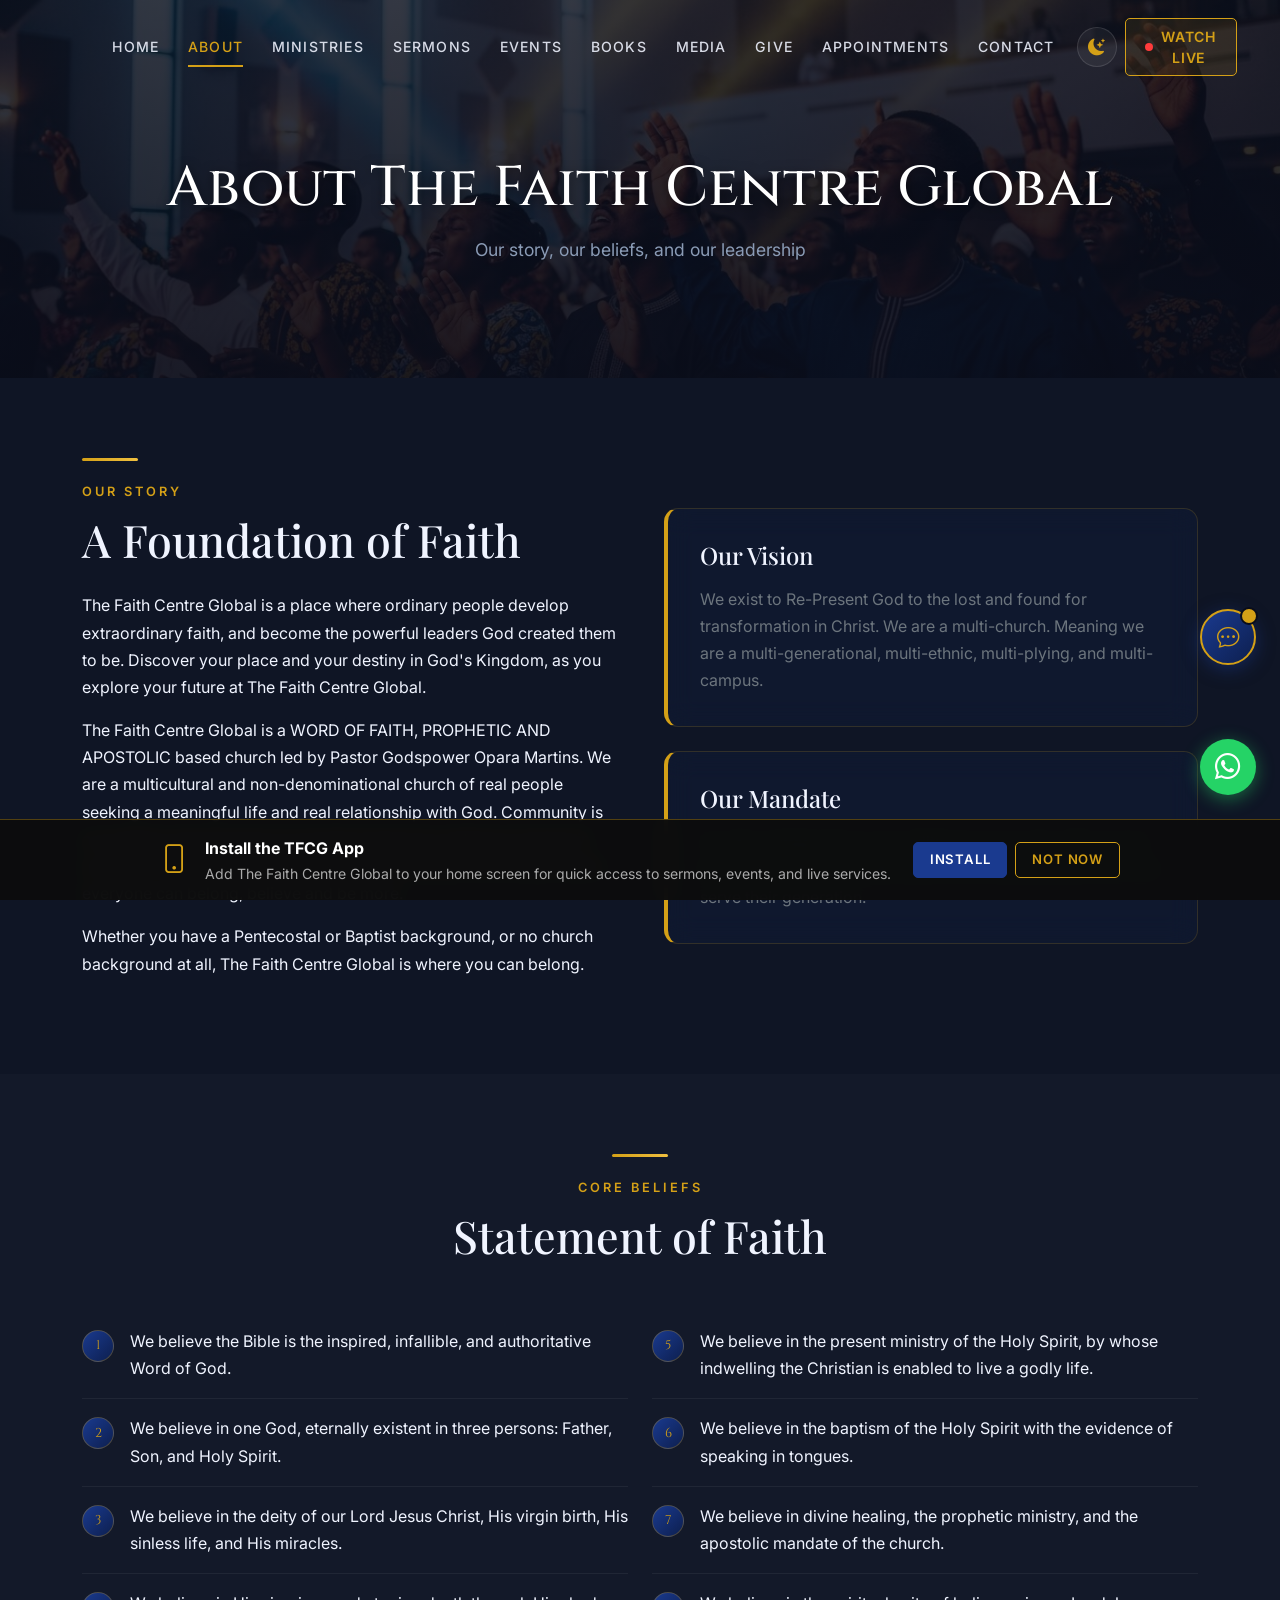
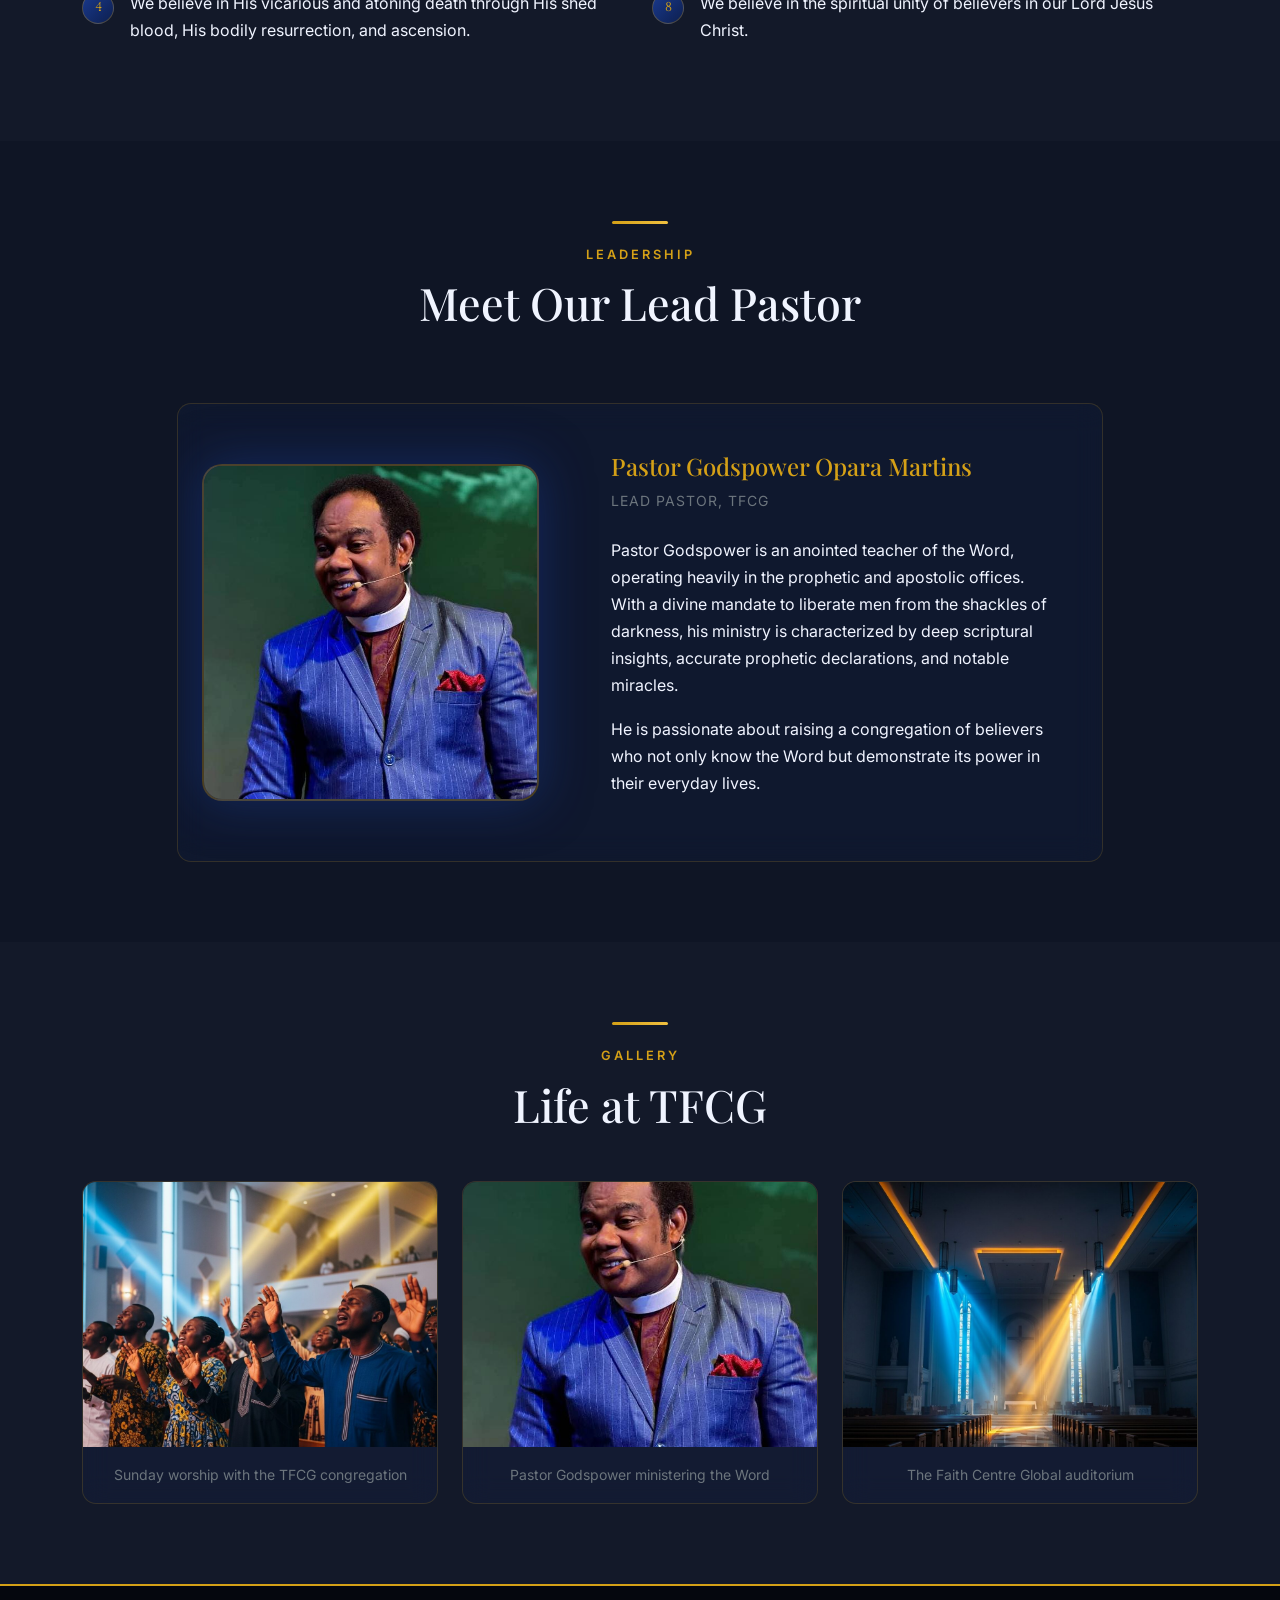
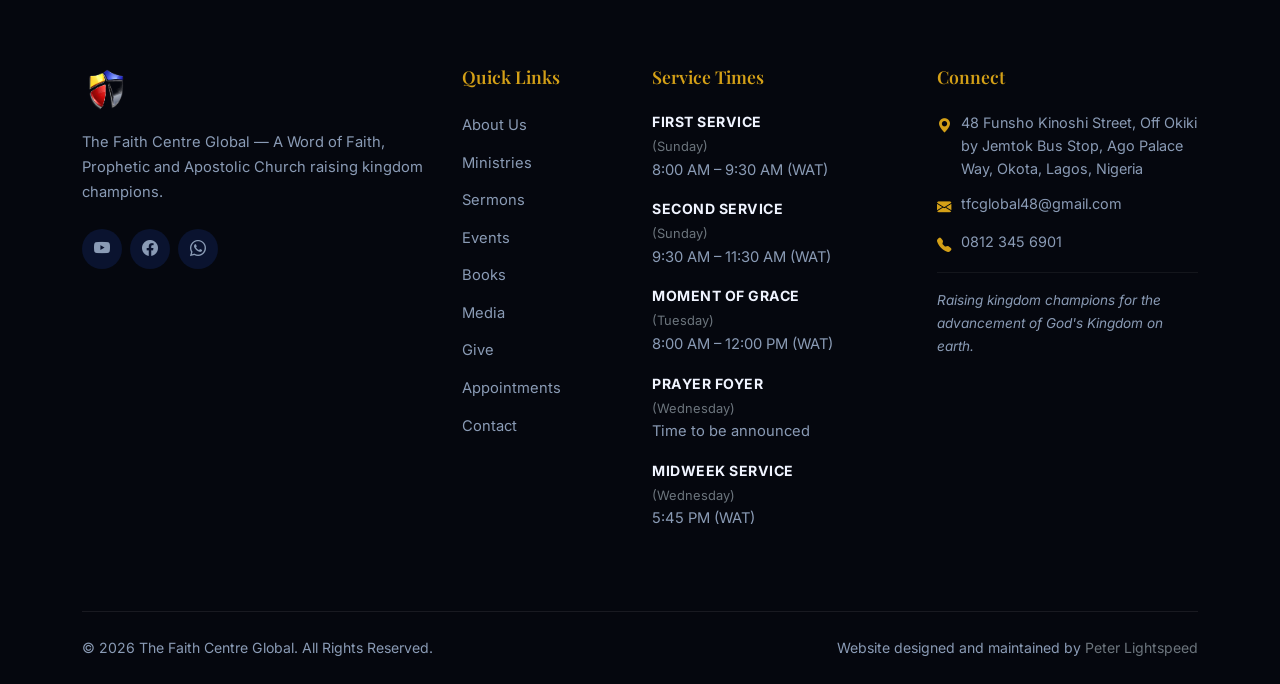
==== commit f8bb82c2: "fixed appoitments, live stream, home page UI and bugs" ====
--- a/about.html
+++ b/about.html
@@ -3,15 +3,14 @@
 <head>
   <meta charset="UTF-8">
   <!-- Theme (dark/light) is applied here, before any CSS/content loads,
-       to avoid a flash of the wrong theme. Reads a saved choice from
-       localStorage, or falls back to the visitor's OS-level preference
-       on their first visit. The toggle button (see js/theme.js) is the
-       only thing that changes this after page load. -->
+       to avoid a flash of the wrong theme. Dark is the site's default —
+       a visitor only gets light mode if they explicitly saved that
+       choice via the toggle (see js/theme.js) on a previous visit. -->
   <script>
     (function () {
       try {
         var stored = localStorage.getItem('tfcg-theme');
-        var theme = stored || (window.matchMedia('(prefers-color-scheme: light)').matches ? 'light' : 'dark');
+        var theme = stored || 'dark'; /* Dark is the site's default theme regardless of OS preference — only an explicit stored choice overrides it. */
         if (theme === 'light') document.documentElement.setAttribute('data-theme', 'light');
       } catch (e) { /* localStorage/matchMedia unavailable — default dark theme applies */ }
     })();
@@ -20,13 +19,13 @@
   <title>About Us | The Faith Centre Global</title>
   <meta name="description" content="Learn about The Faith Centre Global - our history, vision, mission, statement of faith, and leadership under Pastor Godspower Opara Martins.">
   <meta name="keywords" content="about TFCG, Faith Centre Global history, Pastor Godspower Opara Martins, statement of faith">
-  <link rel="canonical" href="https://tfcglobal.org/about.html">
+  <link rel="canonical" href="https://www.thefaithcentreglobal.org/about.html">
 
   <meta property="og:type" content="website">
   <meta property="og:title" content="About Us | The Faith Centre Global">
   <meta property="og:description" content="Our history, vision, mission, and leadership at The Faith Centre Global.">
   <meta property="og:image" content="public/opengraph.jpg">
-  <meta property="og:url" content="https://tfcglobal.org/about.html">
+  <meta property="og:url" content="https://www.thefaithcentreglobal.org/about.html">
   <meta property="og:site_name" content="The Faith Centre Global">
   <meta name="twitter:card" content="summary_large_image">
   <meta name="twitter:title" content="About Us | The Faith Centre Global">
@@ -59,8 +58,8 @@
       "@context": "https://schema.org",
       "@type": "BreadcrumbList",
       "itemListElement": [
-        { "@type": "ListItem", "position": 1, "name": "Home", "item": "https://tfcglobal.org/index.html" },
-        { "@type": "ListItem", "position": 2, "name": "About", "item": "https://tfcglobal.org/about.html" }
+        { "@type": "ListItem", "position": 1, "name": "Home", "item": "https://www.thefaithcentreglobal.org/index.html" },
+        { "@type": "ListItem", "position": 2, "name": "About", "item": "https://www.thefaithcentreglobal.org/about.html" }
       ]
     }
     </script>
--- a/css/style.css
+++ b/css/style.css
@@ -1833,6 +1833,91 @@
   box-shadow: var(--shadow-card);
 }
 
+/* Click-to-play facade shown in place of the live/replay embed until the
+   visitor taps it — see renderEmbedFacade() in js/render.js. */
+.video-facade {
+  position: absolute;
+  inset: 0;
+  width: 100%;
+  height: 100%;
+  border: none;
+  padding: 0;
+  cursor: pointer;
+  display: flex;
+  flex-direction: column;
+  align-items: center;
+  justify-content: center;
+  gap: 0.9rem;
+  background-color: var(--tfcg-dark-2);
+  background-size: cover;
+  background-position: center;
+}
+
+.video-facade::before {
+  content: "";
+  position: absolute;
+  inset: 0;
+  background: linear-gradient(180deg, rgba(10, 13, 26, 0.45) 0%, rgba(10, 13, 26, 0.75) 100%);
+}
+
+.video-facade-badge {
+  position: absolute;
+  top: 14px;
+  left: 14px;
+  z-index: 1;
+  display: inline-flex;
+  align-items: center;
+  gap: 0.4rem;
+  background: var(--tfcg-red);
+  color: #fff;
+  font-size: 0.72rem;
+  font-weight: 700;
+  letter-spacing: 0.6px;
+  padding: 0.32rem 0.7rem;
+  border-radius: var(--radius-pill);
+}
+
+.video-facade-badge::before {
+  content: "";
+  width: 7px;
+  height: 7px;
+  border-radius: 50%;
+  background: #fff;
+  animation: pulse-red 1.5s infinite;
+}
+
+.video-facade-play {
+  position: relative;
+  z-index: 1;
+  width: 78px;
+  height: 78px;
+  border-radius: 50%;
+  display: flex;
+  align-items: center;
+  justify-content: center;
+  font-size: 1.9rem;
+  color: var(--tfcg-gold);
+  background: rgba(212, 160, 23, 0.16);
+  border: 2px solid var(--tfcg-gold);
+  transition: transform var(--transition-base), background var(--transition-base), color var(--transition-base);
+}
+
+.video-facade:hover .video-facade-play,
+.video-facade:focus-visible .video-facade-play {
+  transform: scale(1.08);
+  background: var(--tfcg-gold);
+  color: var(--tfcg-dark);
+}
+
+.video-facade-caption {
+  position: relative;
+  z-index: 1;
+  color: #fff;
+  font-size: 0.9rem;
+  text-align: center;
+  padding: 0 1.5rem;
+}
+
 /* ============================================================
    BADGES
    ============================================================ */
